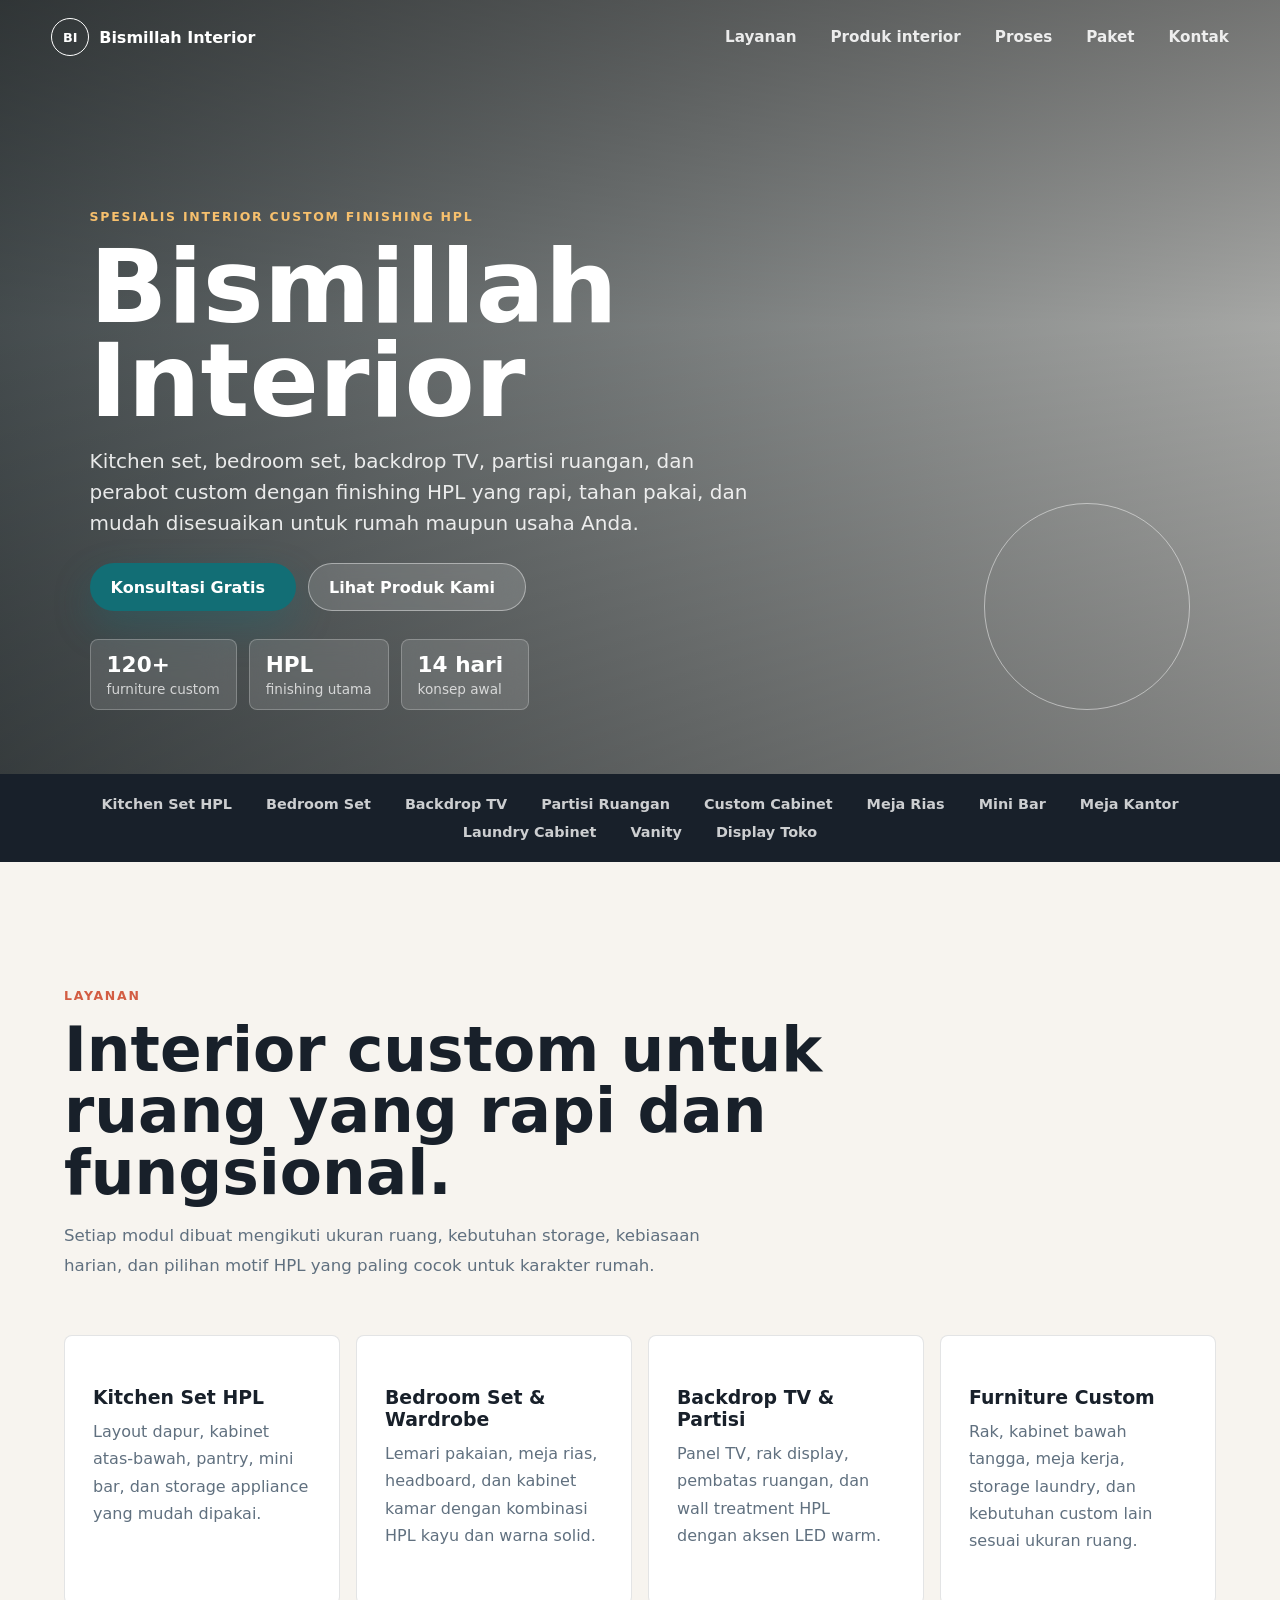
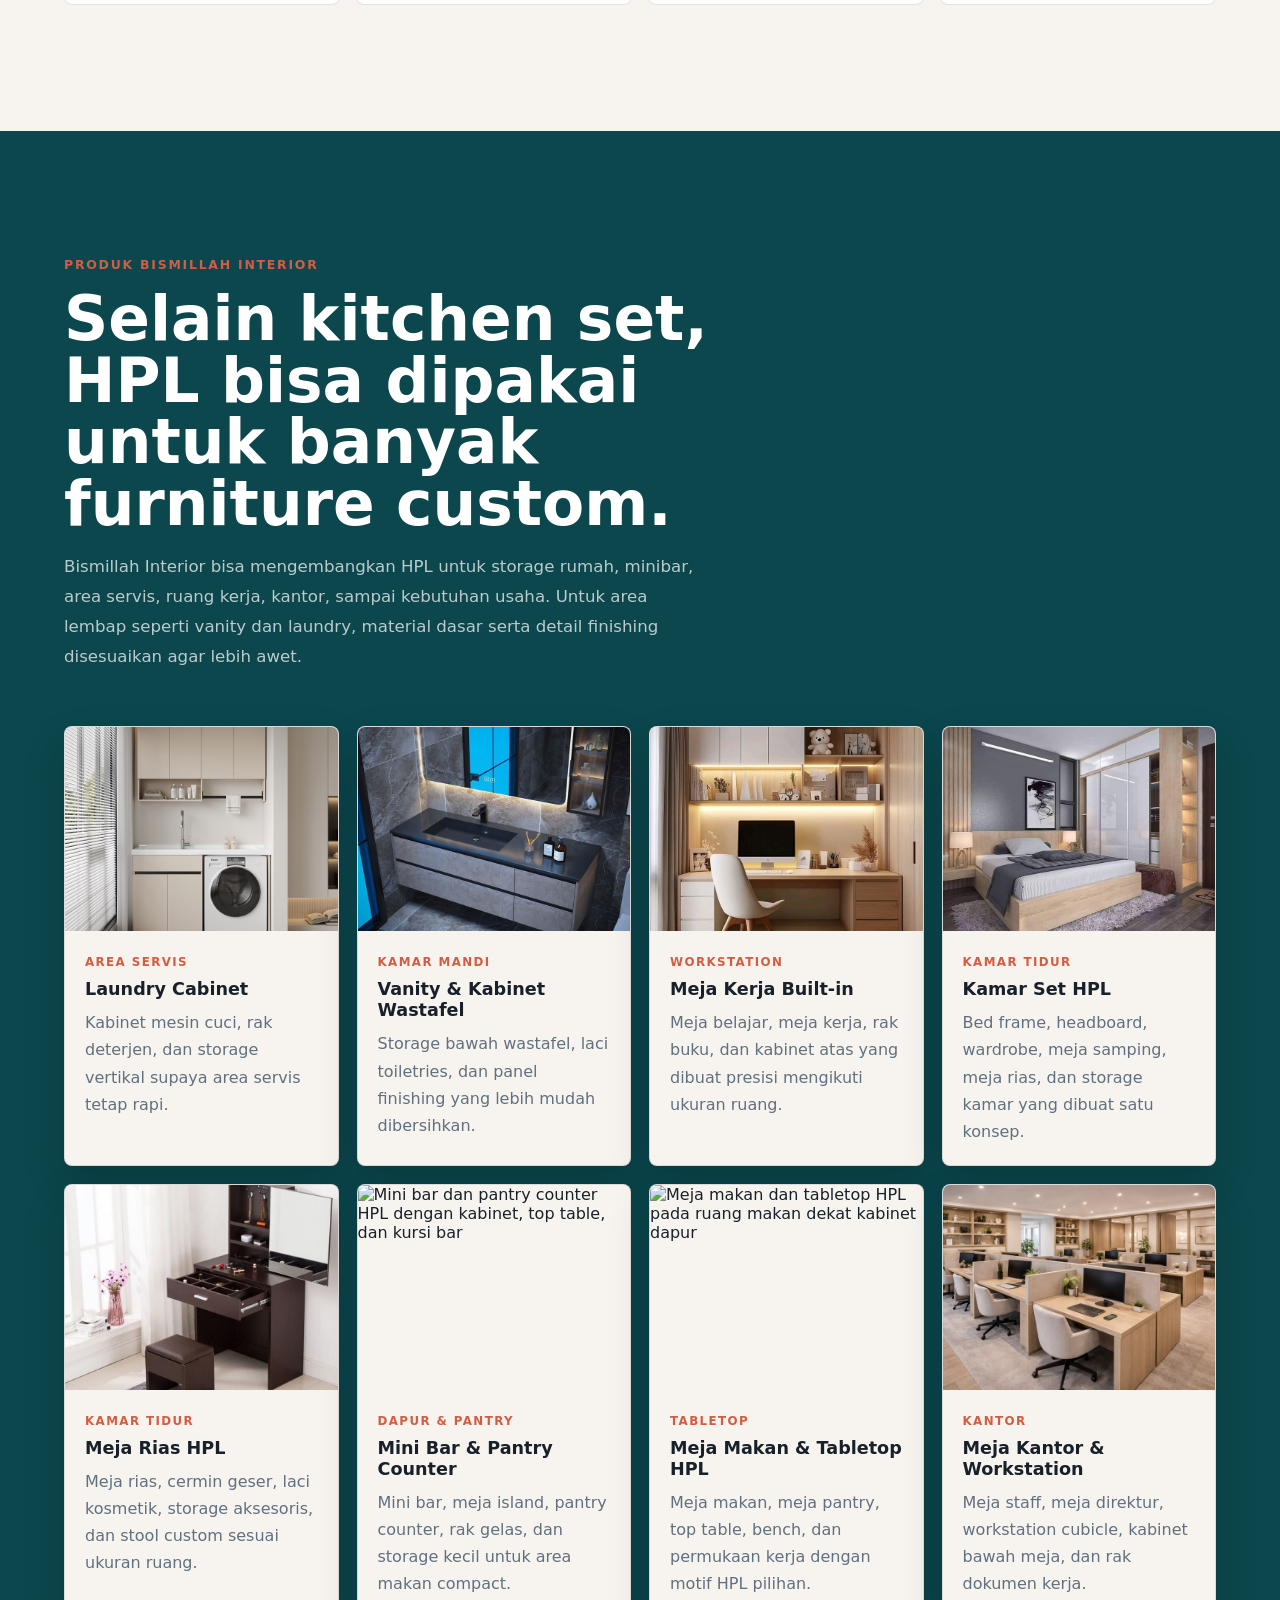
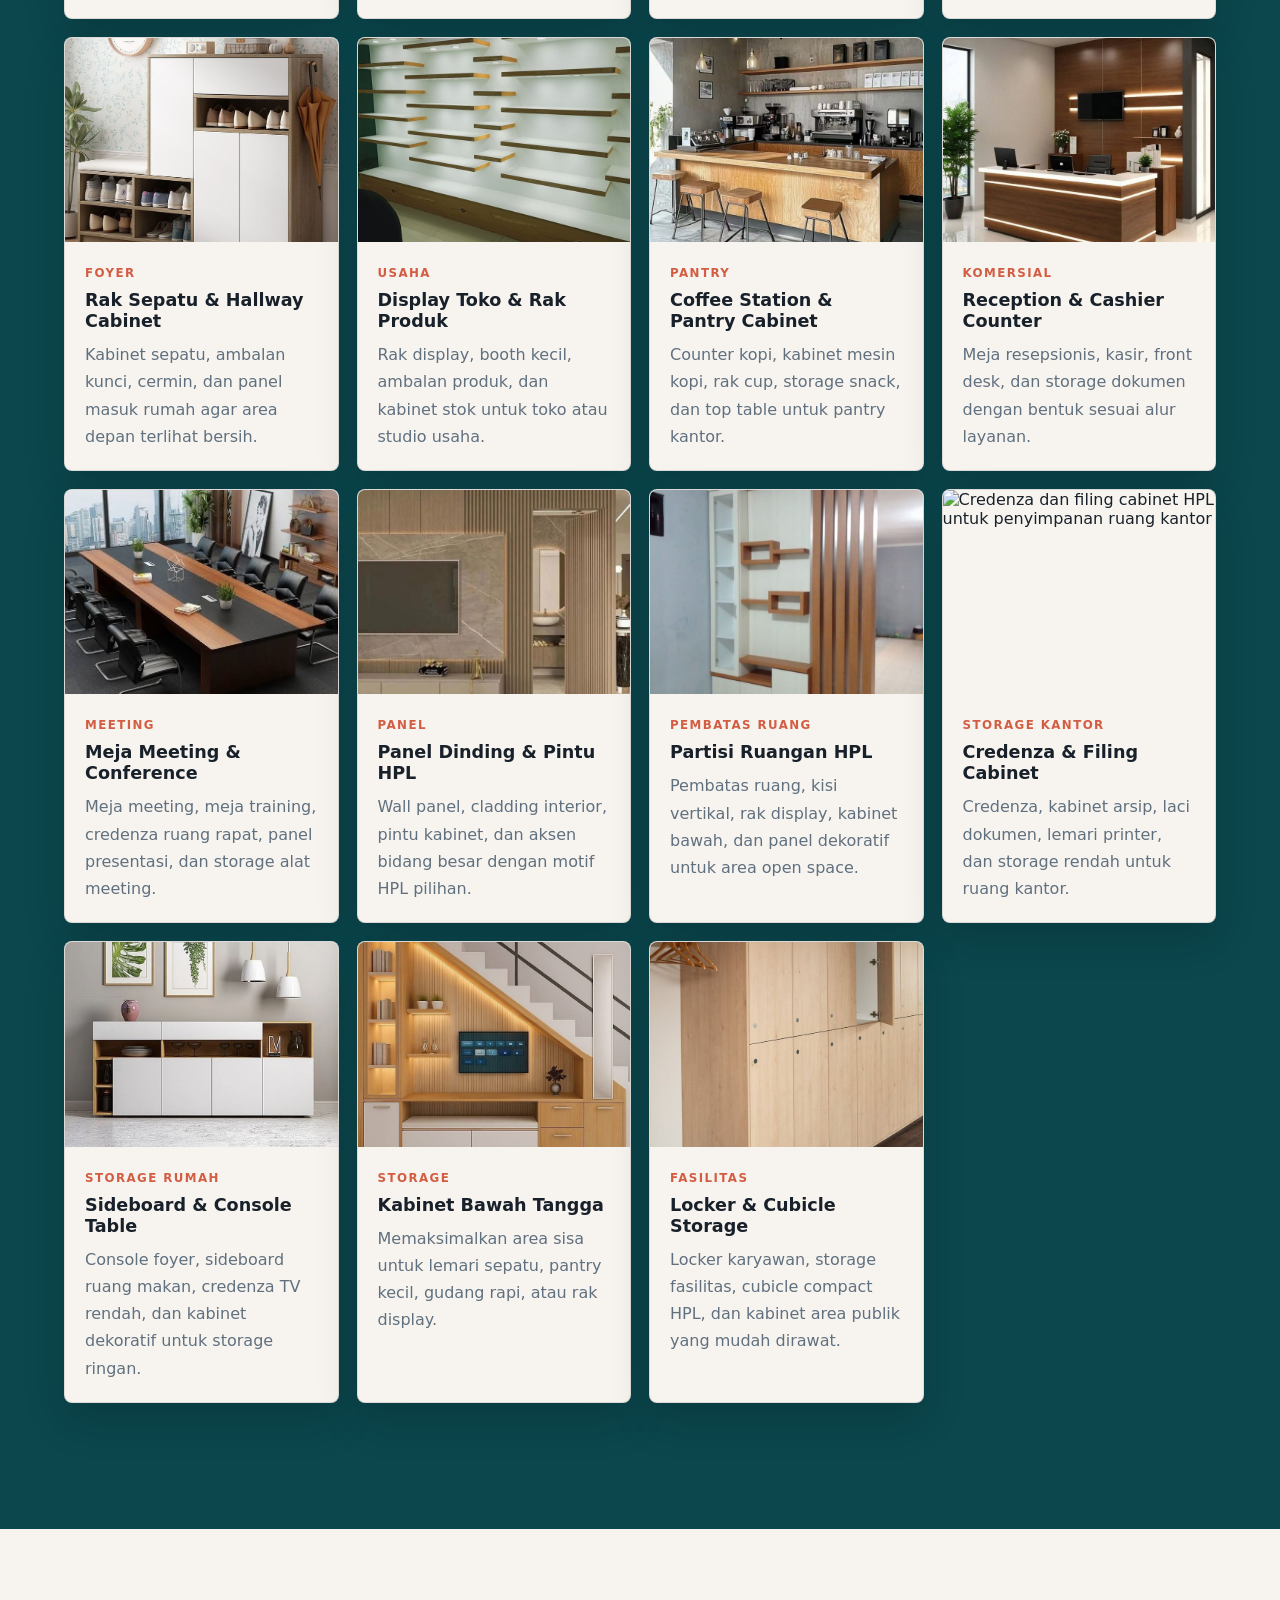
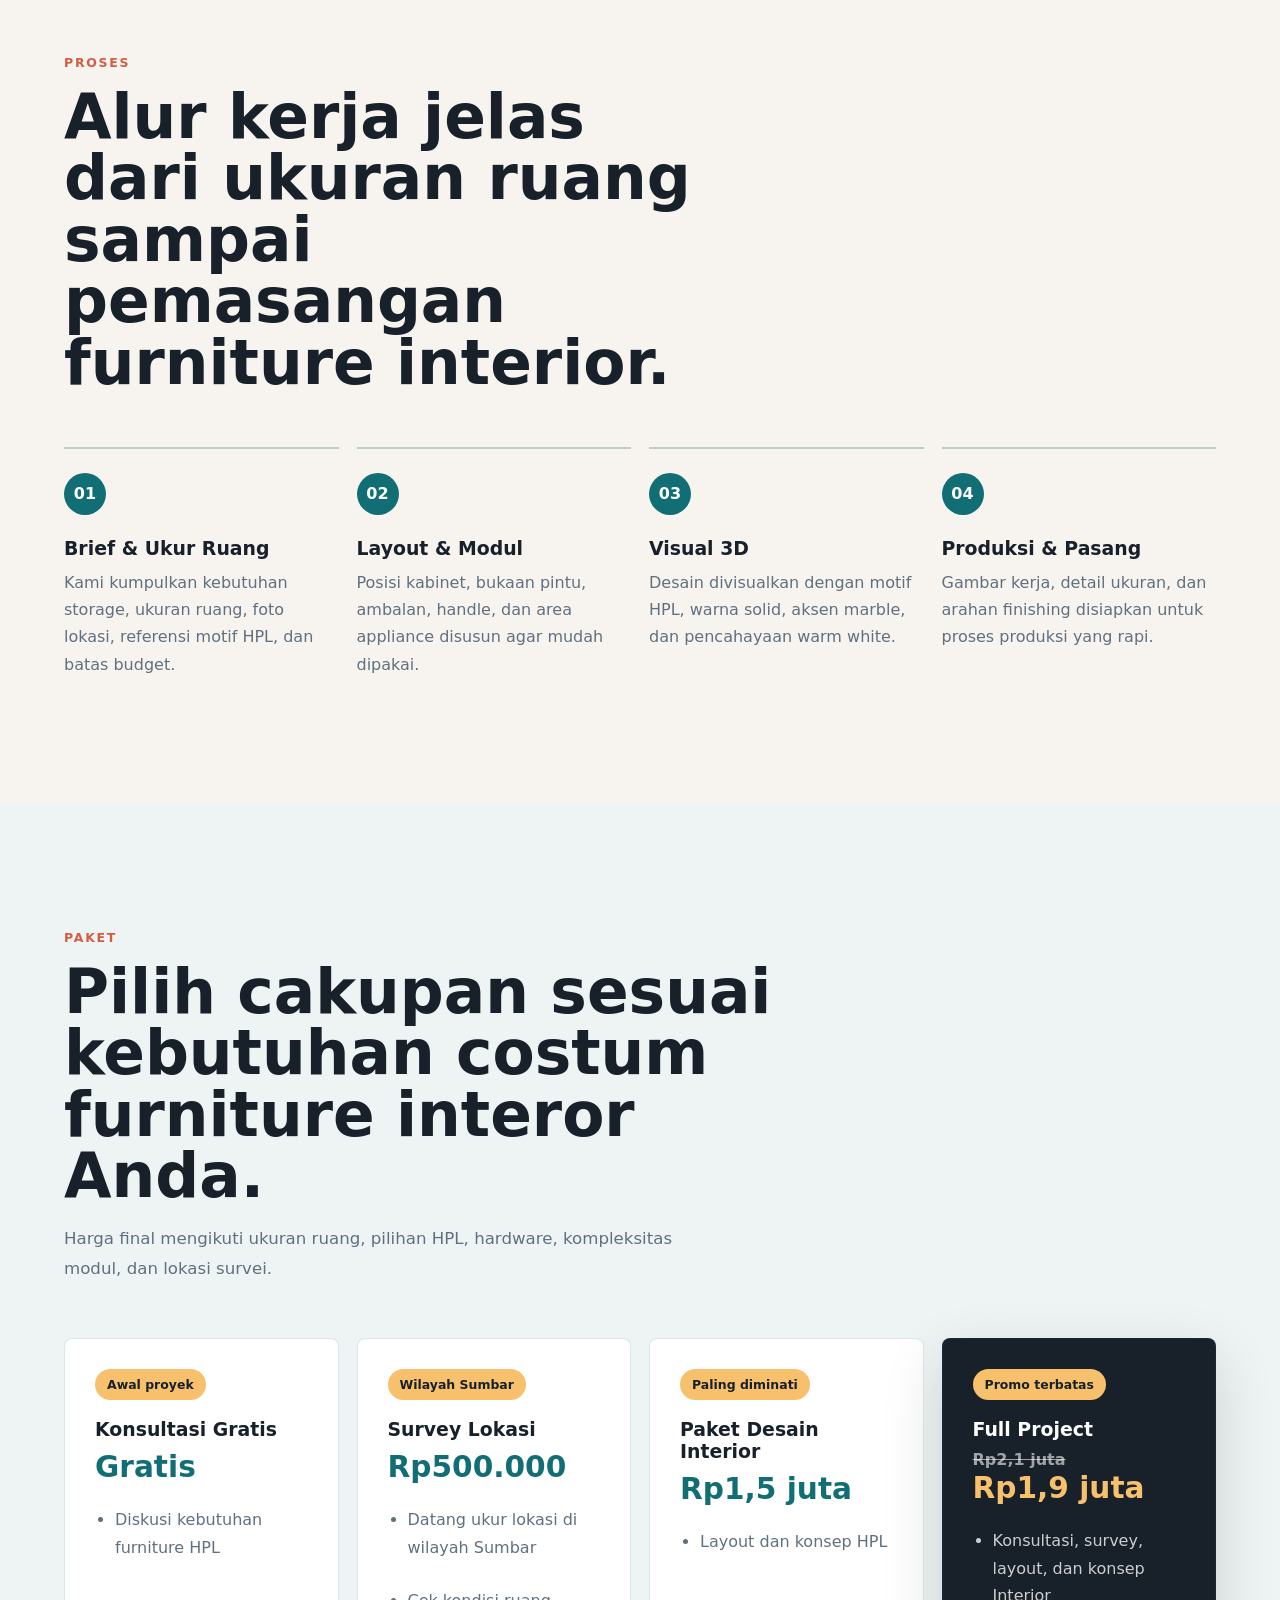
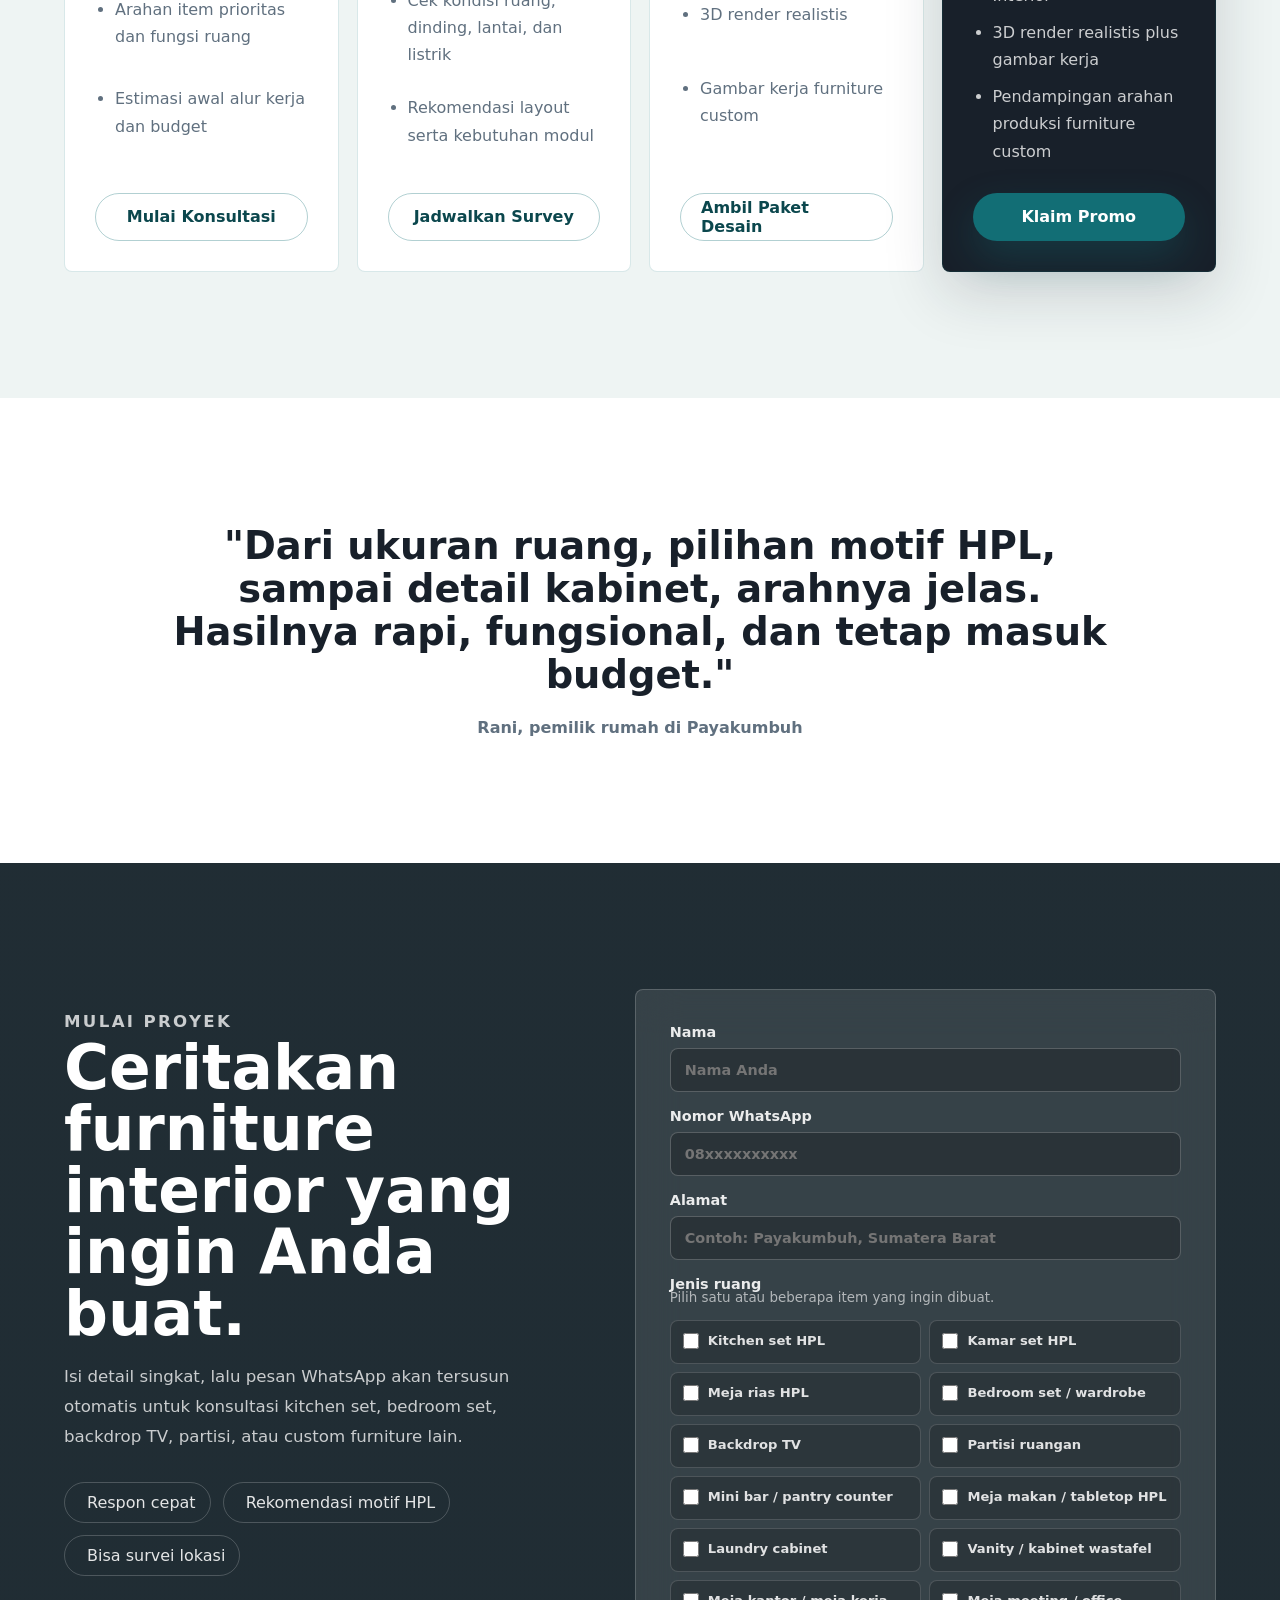
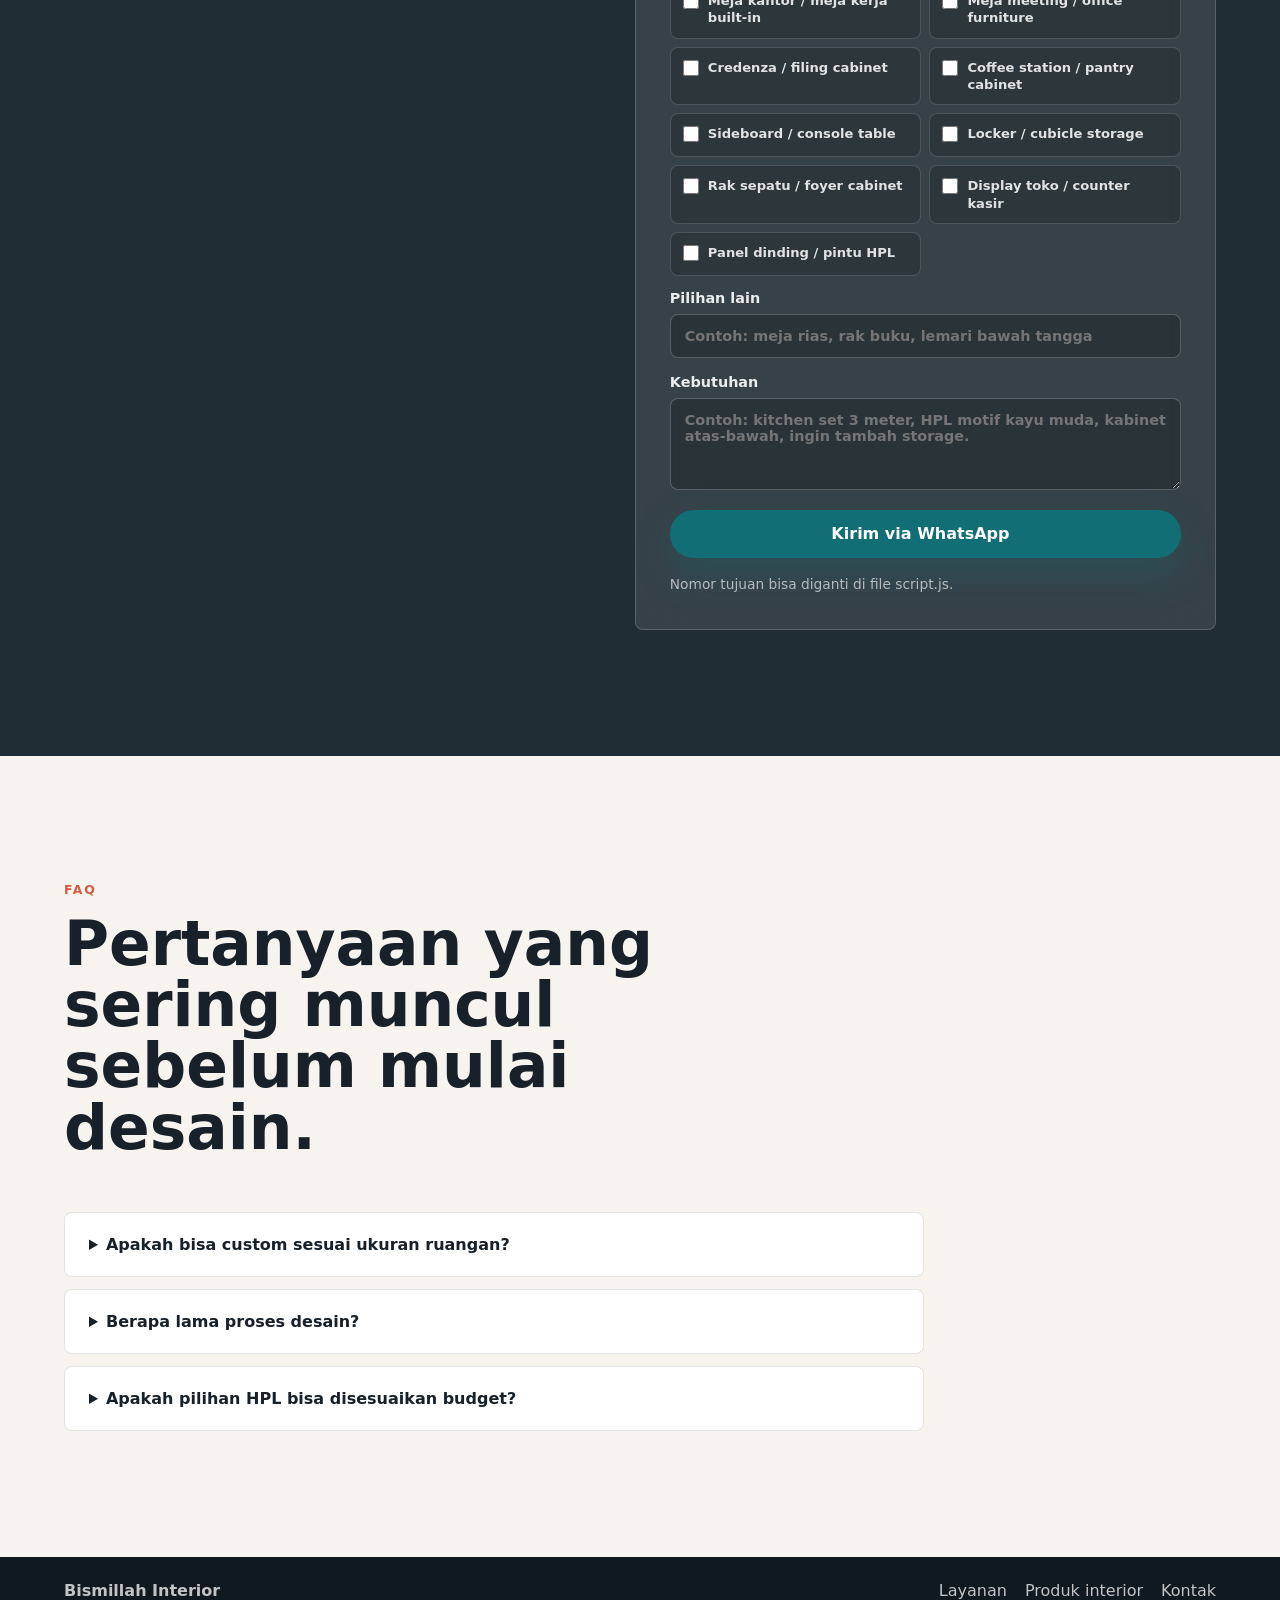
==== index.html @ e3fa0942 "Update contact form copy and address field" ====
<!doctype html>
<html lang="id">
  <head>
    <meta charset="UTF-8" />
    <meta name="viewport" content="width=device-width, initial-scale=1.0" />
    <meta
      name="description"
      content="Bismillah Interior membantu membuat interior custom berbasis HPL untuk kitchen set, minibar, bedroom set, backdrop TV, partisi, laundry cabinet, vanity, meja kantor, display toko, dan furniture custom."
    />
    <title>Bismillah Interior | Jasa Desain Interior</title>
    <link rel="preconnect" href="https://images.pexels.com" />
    <link rel="preconnect" href="https://unpkg.com" />
    <link rel="stylesheet" href="styles.css?v=20260710" />
  </head>
  <body>
    <header class="site-header" data-header>
      <a class="brand" href="#home" aria-label="Bismillah Interior">
        <span class="brand-mark">BI</span>
        <span>Bismillah Interior</span>
      </a>

      <button class="nav-toggle" type="button" aria-label="Buka menu" aria-expanded="false" data-nav-toggle>
        <i data-lucide="menu"></i>
      </button>

      <nav class="site-nav" data-nav>
        <a href="#layanan">Layanan</a>
        <a href="#produk-hpl">Produk interior</a>
        <a href="#proses">Proses</a>
        <a href="#paket">Paket</a>
        <a href="#kontak">Kontak</a>
      </nav>
    </header>

    <main>
      <section class="hero" id="home" aria-labelledby="hero-title">
        <div class="hero-overlay"></div>
        <div class="hero-content">
          <p class="eyebrow">Spesialis interior custom finishing HPL</p>
          <h1 id="hero-title">Bismillah Interior</h1>
          <p class="hero-copy">
            Kitchen set, bedroom set, backdrop TV, partisi ruangan, dan perabot custom dengan finishing HPL
            yang rapi, tahan pakai, dan mudah disesuaikan untuk rumah maupun usaha Anda.
          </p>
          <div class="hero-actions">
            <a class="btn btn-primary" href="#kontak">
              <span>Konsultasi Gratis</span>
              <i data-lucide="arrow-right"></i>
            </a>
            <a class="btn btn-secondary" href="#produk-hpl">
              <span>Lihat Produk Kami</span>
              <i data-lucide="boxes"></i>
            </a>
          </div>
          <dl class="hero-stats" aria-label="Ringkasan layanan">
            <div>
              <dt>120+</dt>
              <dd>furniture custom</dd>
            </div>
            <div>
              <dt>HPL</dt>
              <dd>finishing utama</dd>
            </div>
            <div>
              <dt>14 hari</dt>
              <dd>konsep awal</dd>
            </div>
          </dl>
        </div>
      </section>

      <section class="trust-band" aria-label="Jenis proyek">
        <span>Kitchen Set HPL</span>
        <span>Bedroom Set</span>
        <span>Backdrop TV</span>
        <span>Partisi Ruangan</span>
        <span>Custom Cabinet</span>
        <span>Meja Rias</span>
        <span>Mini Bar</span>
        <span>Meja Kantor</span>
        <span>Laundry Cabinet</span>
        <span>Vanity</span>
        <span>Display Toko</span>
      </section>

      <section class="section intro-section" id="layanan">
        <div class="section-heading">
          <p class="eyebrow">Layanan</p>
          <h2>Interior custom untuk ruang yang rapi dan fungsional.</h2>
          <p>
            Setiap modul dibuat mengikuti ukuran ruang, kebutuhan storage, kebiasaan harian, dan pilihan
            motif HPL yang paling cocok untuk karakter rumah.
          </p>
        </div>

        <div class="services-grid">
          <article class="service-card">
            <i data-lucide="layout-dashboard"></i>
            <h3>Kitchen Set HPL</h3>
            <p>Layout dapur, kabinet atas-bawah, pantry, mini bar, dan storage appliance yang mudah dipakai.</p>
          </article>
          <article class="service-card">
            <i data-lucide="paintbrush"></i>
            <h3>Bedroom Set & Wardrobe</h3>
            <p>Lemari pakaian, meja rias, headboard, dan kabinet kamar dengan kombinasi HPL kayu dan warna solid.</p>
          </article>
          <article class="service-card">
            <i data-lucide="box"></i>
            <h3>Backdrop TV & Partisi</h3>
            <p>Panel TV, rak display, pembatas ruangan, dan wall treatment HPL dengan aksen LED warm.</p>
          </article>
          <article class="service-card">
            <i data-lucide="ruler"></i>
            <h3>Furniture Custom</h3>
            <p>Rak, kabinet bawah tangga, meja kerja, storage laundry, dan kebutuhan custom lain sesuai ukuran ruang.</p>
          </article>
        </div>
      </section>

      <section class="section product-section" id="produk-hpl">
        <div class="section-heading">
          <p class="eyebrow">Produk Bismillah Interior</p>
          <h2>Selain kitchen set, HPL bisa dipakai untuk banyak furniture custom.</h2>
          <p>
            Bismillah Interior bisa mengembangkan HPL untuk storage rumah, minibar, area servis, ruang kerja,
            kantor, sampai kebutuhan usaha. Untuk area lembap seperti vanity dan laundry, material dasar serta
            detail finishing disesuaikan agar lebih awet.
          </p>
        </div>

        <div class="product-grid">
          <article class="product-card">
            <img
              src="assets/images/laundry-cabinet-hpl.jpg"
              alt="Laundry cabinet HPL dengan mesin cuci, wastafel, kabinet atas, dan storage tertutup"
              loading="lazy"
            />
            <div>
              <span>Area Servis</span>
              <h3>Laundry Cabinet</h3>
              <p>Kabinet mesin cuci, rak deterjen, dan storage vertikal supaya area servis tetap rapi.</p>
            </div>
          </article>
          <article class="product-card">
            <img
              src="assets/images/vanity-kabinet-wastafel-hpl.jpg"
              alt="Vanity kamar mandi HPL dengan kabinet wastafel, cermin LED, dan rak display"
              loading="lazy"
            />
            <div>
              <span>Kamar Mandi</span>
              <h3>Vanity & Kabinet Wastafel</h3>
              <p>Storage bawah wastafel, laci toiletries, dan panel finishing yang lebih mudah dibersihkan.</p>
            </div>
          </article>
          <article class="product-card">
            <img
              src="assets/images/meja-kerja-built-in-hpl.jpg"
              alt="Meja kerja built-in HPL dengan kabinet atas, rak display, dan lampu LED"
              loading="lazy"
            />
            <div>
              <span>Workstation</span>
              <h3>Meja Kerja Built-in</h3>
              <p>Meja belajar, meja kerja, rak buku, dan kabinet atas yang dibuat presisi mengikuti ukuran ruang.</p>
            </div>
          </article>
          <article class="product-card">
            <img
              src="assets/images/kamar-set-hpl.jpg"
              alt="Kamar set HPL dengan tempat tidur, wardrobe, headboard, meja samping, dan rak display"
              loading="lazy"
            />
            <div>
              <span>Kamar Tidur</span>
              <h3>Kamar Set HPL</h3>
              <p>Bed frame, headboard, wardrobe, meja samping, meja rias, dan storage kamar yang dibuat satu konsep.</p>
            </div>
          </article>
          <article class="product-card">
            <img
              src="assets/images/meja-rias-hpl.jpg"
              alt="Meja rias HPL minimalis dengan kaca geser, laci aksesoris, kabinet, dan stool"
              loading="lazy"
            />
            <div>
              <span>Kamar Tidur</span>
              <h3>Meja Rias HPL</h3>
              <p>Meja rias, cermin geser, laci kosmetik, storage aksesoris, dan stool custom sesuai ukuran ruang.</p>
            </div>
          </article>
          <article class="product-card">
            <img
              src="https://images.pexels.com/photos/1454805/pexels-photo-1454805.jpeg?auto=compress&cs=tinysrgb&w=900"
              alt="Mini bar dan pantry counter HPL dengan kabinet, top table, dan kursi bar"
              loading="lazy"
              referrerpolicy="no-referrer"
            />
            <div>
              <span>Dapur & Pantry</span>
              <h3>Mini Bar & Pantry Counter</h3>
              <p>Mini bar, meja island, pantry counter, rak gelas, dan storage kecil untuk area makan compact.</p>
            </div>
          </article>
          <article class="product-card">
            <img
              src="https://images.pexels.com/photos/7060818/pexels-photo-7060818.jpeg?auto=compress&cs=tinysrgb&w=900"
              alt="Meja makan dan tabletop HPL pada ruang makan dekat kabinet dapur"
              loading="lazy"
              referrerpolicy="no-referrer"
            />
            <div>
              <span>Tabletop</span>
              <h3>Meja Makan & Tabletop HPL</h3>
              <p>Meja makan, meja pantry, top table, bench, dan permukaan kerja dengan motif HPL pilihan.</p>
            </div>
          </article>
          <article class="product-card">
            <img
              src="assets/images/meja-kantor-workstation-hpl.jpg"
              alt="Meja kantor dan workstation HPL dengan cubicle, komputer, kabinet, dan rak display"
              loading="lazy"
            />
            <div>
              <span>Kantor</span>
              <h3>Meja Kantor & Workstation</h3>
              <p>Meja staff, meja direktur, workstation cubicle, kabinet bawah meja, dan rak dokumen kerja.</p>
            </div>
          </article>
          <article class="product-card">
            <img
              src="assets/images/rak-sepatu-hallway-cabinet-hpl.jpg"
              alt="Rak sepatu dan hallway cabinet HPL dengan bangku duduk"
              loading="lazy"
            />
            <div>
              <span>Foyer</span>
              <h3>Rak Sepatu & Hallway Cabinet</h3>
              <p>Kabinet sepatu, ambalan kunci, cermin, dan panel masuk rumah agar area depan terlihat bersih.</p>
            </div>
          </article>
          <article class="product-card">
            <img
              src="assets/images/display-toko-rak-produk-hpl.jpg"
              alt="Display toko HPL dengan rak produk melayang dan lampu spot"
              loading="lazy"
            />
            <div>
              <span>Usaha</span>
              <h3>Display Toko & Rak Produk</h3>
              <p>Rak display, booth kecil, ambalan produk, dan kabinet stok untuk toko atau studio usaha.</p>
            </div>
          </article>
          <article class="product-card">
            <img
              src="assets/images/coffee-station-pantry-cabinet-hpl.jpg"
              alt="Coffee station dan pantry cabinet HPL dengan counter kayu, mesin kopi, rak display, dan kursi bar"
              loading="lazy"
            />
            <div>
              <span>Pantry</span>
              <h3>Coffee Station & Pantry Cabinet</h3>
              <p>Counter kopi, kabinet mesin kopi, rak cup, storage snack, dan top table untuk pantry kantor.</p>
            </div>
          </article>
          <article class="product-card">
            <img
              src="assets/images/reception-cashier-counter.jpg"
              alt="Reception counter HPL motif kayu dengan lampu LED dan panel dinding"
              loading="lazy"
            />
            <div>
              <span>Komersial</span>
              <h3>Reception & Cashier Counter</h3>
              <p>Meja resepsionis, kasir, front desk, dan storage dokumen dengan bentuk sesuai alur layanan.</p>
            </div>
          </article>
          <article class="product-card">
            <img
              src="assets/images/meja-meeting-conference-hpl.jpg"
              alt="Meja meeting dan conference HPL dengan top table kombinasi kayu dan hitam"
              loading="lazy"
            />
            <div>
              <span>Meeting</span>
              <h3>Meja Meeting & Conference</h3>
              <p>Meja meeting, meja training, credenza ruang rapat, panel presentasi, dan storage alat meeting.</p>
            </div>
          </article>
          <article class="product-card">
            <img
              src="assets/images/panel-dinding-pintu-hpl.jpg"
              alt="Panel dinding TV dan pintu HPL motif kayu garis vertikal"
              loading="lazy"
            />
            <div>
              <span>Panel</span>
              <h3>Panel Dinding & Pintu HPL</h3>
              <p>Wall panel, cladding interior, pintu kabinet, dan aksen bidang besar dengan motif HPL pilihan.</p>
            </div>
          </article>
          <article class="product-card">
            <img
              src="assets/images/partisi-ruangan-hpl.jpg"
              alt="Partisi ruangan HPL minimalis dengan kisi vertikal, rak display, dan kabinet bawah"
              loading="lazy"
            />
            <div>
              <span>Pembatas Ruang</span>
              <h3>Partisi Ruangan HPL</h3>
              <p>Pembatas ruang, kisi vertikal, rak display, kabinet bawah, dan panel dekoratif untuk area open space.</p>
            </div>
          </article>
          <article class="product-card">
            <img
              src="https://images.pexels.com/photos/20557234/pexels-photo-20557234.jpeg?auto=compress&cs=tinysrgb&w=900"
              alt="Credenza dan filing cabinet HPL untuk penyimpanan ruang kantor"
              loading="lazy"
              referrerpolicy="no-referrer"
            />
            <div>
              <span>Storage Kantor</span>
              <h3>Credenza & Filing Cabinet</h3>
              <p>Credenza, kabinet arsip, laci dokumen, lemari printer, dan storage rendah untuk ruang kantor.</p>
            </div>
          </article>
          <article class="product-card">
            <img
              src="assets/images/sideboard-console-table-hpl.jpg"
              alt="Sideboard dan console table HPL kombinasi putih dan motif kayu dengan rak display"
              loading="lazy"
            />
            <div>
              <span>Storage Rumah</span>
              <h3>Sideboard & Console Table</h3>
              <p>Console foyer, sideboard ruang makan, credenza TV rendah, dan kabinet dekoratif untuk storage ringan.</p>
            </div>
          </article>
          <article class="product-card">
            <img
              src="assets/images/kabinet-bawah-tangga-hpl.jpg"
              alt="Kabinet bawah tangga HPL motif kayu dengan rak display dan lampu LED"
              loading="lazy"
            />
            <div>
              <span>Storage</span>
              <h3>Kabinet Bawah Tangga</h3>
              <p>Memaksimalkan area sisa untuk lemari sepatu, pantry kecil, gudang rapi, atau rak display.</p>
            </div>
          </article>
          <article class="product-card">
            <img
              src="assets/images/locker-cubicle-storage-hpl.jpg"
              alt="Locker dan cubicle storage HPL motif kayu dengan pintu kabinet push-to-open"
              loading="lazy"
            />
            <div>
              <span>Fasilitas</span>
              <h3>Locker & Cubicle Storage</h3>
              <p>Locker karyawan, storage fasilitas, cubicle compact HPL, dan kabinet area publik yang mudah dirawat.</p>
            </div>
          </article>
        </div>
      </section>

      <section class="section process-section" id="proses">
        <div class="section-heading compact">
          <p class="eyebrow">Proses</p>
          <h2>Alur kerja jelas dari ukuran ruang sampai pemasangan furniture interior.</h2>
        </div>

        <div class="timeline">
          <article>
            <span>01</span>
            <h3>Brief & Ukur Ruang</h3>
            <p>Kami kumpulkan kebutuhan storage, ukuran ruang, foto lokasi, referensi motif HPL, dan batas budget.</p>
          </article>
          <article>
            <span>02</span>
            <h3>Layout & Modul</h3>
            <p>Posisi kabinet, bukaan pintu, ambalan, handle, dan area appliance disusun agar mudah dipakai.</p>
          </article>
          <article>
            <span>03</span>
            <h3>Visual 3D</h3>
            <p>Desain divisualkan dengan motif HPL, warna solid, aksen marble, dan pencahayaan warm white.</p>
          </article>
          <article>
            <span>04</span>
            <h3>Produksi & Pasang</h3>
            <p>Gambar kerja, detail ukuran, dan arahan finishing disiapkan untuk proses produksi yang rapi.</p>
          </article>
        </div>
      </section>

      <section class="pricing-section" id="paket">
        <div class="section-heading">
          <p class="eyebrow">Paket</p>
          <h2>Pilih cakupan sesuai kebutuhan costum furniture interor Anda.</h2>
          <p>Harga final mengikuti ukuran ruang, pilihan HPL, hardware, kompleksitas modul, dan lokasi survei.</p>
        </div>

        <div class="pricing-grid">
          <article class="price-card">
            <p class="badge">Awal proyek</p>
            <h3>Konsultasi Gratis</h3>
            <p class="price">Gratis</p>
            <ul>
              <li>Diskusi kebutuhan furniture HPL</li>
              <li>Arahan item prioritas dan fungsi ruang</li>
              <li>Estimasi awal alur kerja dan budget</li>
            </ul>
            <a class="btn btn-outline" href="#kontak">Mulai Konsultasi</a>
          </article>

          <article class="price-card">
            <p class="badge">Wilayah Sumbar</p>
            <h3>Survey Lokasi</h3>
            <p class="price">Rp500.000</p>
            <ul>
              <li>Datang ukur lokasi di wilayah Sumbar</li>
              <li>Cek kondisi ruang, dinding, lantai, dan listrik</li>
              <li>Rekomendasi layout serta kebutuhan modul</li>
            </ul>
            <a class="btn btn-outline" href="#kontak">Jadwalkan Survey</a>
          </article>

          <article class="price-card">
            <p class="badge">Paling diminati</p>
            <h3>Paket Desain Interior</h3>
            <p class="price">Rp1,5 juta</p>
            <ul>
              <li>Layout dan konsep HPL</li>
              <li>3D render realistis</li>
              <li>Gambar kerja furniture custom</li>
            </ul>
            <a class="btn btn-outline" href="#kontak">Ambil Paket Desain</a>
          </article>

          <article class="price-card highlighted">
            <p class="badge">Promo terbatas</p>
            <h3>Full Project</h3>
            <p class="old-price">Rp2,1 juta</p>
            <p class="price">Rp1,9 juta</p>
            <ul>
              <li>Konsultasi, survey, layout, dan konsep Interior</li>
              <li>3D render realistis plus gambar kerja</li>
              <li>Pendampingan arahan produksi furniture custom</li>
            </ul>
            <a class="btn btn-primary" href="#kontak">Klaim Promo</a>
          </article>
        </div>
      </section>

      <section class="section proof-section">
        <div class="testimonial">
          <blockquote>
            "Dari ukuran ruang, pilihan motif HPL, sampai detail kabinet, arahnya jelas. Hasilnya rapi,
            fungsional, dan tetap masuk budget."
          </blockquote>
          <p>Rani, pemilik rumah di Payakumbuh</p>
        </div>
      </section>

      <section class="contact-section" id="kontak">
        <div class="contact-copy">
          <p class="eyebrow">Mulai proyek</p>
          <h2>Ceritakan furniture interior yang ingin Anda buat.</h2>
          <p>
            Isi detail singkat, lalu pesan WhatsApp akan tersusun otomatis untuk konsultasi kitchen set,
            bedroom set, backdrop TV, partisi, atau custom furniture lain.
          </p>
          <div class="contact-points">
            <span><i data-lucide="check"></i> Respon cepat</span>
            <span><i data-lucide="check"></i> Rekomendasi motif HPL</span>
            <span><i data-lucide="check"></i> Bisa survei lokasi</span>
          </div>
        </div>

        <form class="contact-form" data-contact-form>
          <label>
            Nama
            <input type="text" name="name" placeholder="Nama Anda" required />
          </label>
          <label>
            Nomor WhatsApp
            <input type="tel" name="phone" placeholder="08xxxxxxxxxx" required />
          </label>
          <label>
            Alamat
            <input type="text" name="address" placeholder="Contoh: Payakumbuh, Sumatera Barat" required />
          </label>
          <fieldset class="space-picker" data-space-options>
            <legend>Jenis ruang</legend>
            <p>Pilih satu atau beberapa item yang ingin dibuat.</p>
            <div class="space-options">
              <label><input type="checkbox" name="spaces" value="Kitchen set HPL" /> Kitchen set HPL</label>
              <label><input type="checkbox" name="spaces" value="Kamar set HPL" /> Kamar set HPL</label>
              <label><input type="checkbox" name="spaces" value="Meja rias HPL" /> Meja rias HPL</label>
              <label><input type="checkbox" name="spaces" value="Bedroom set / wardrobe" /> Bedroom set / wardrobe</label>
              <label><input type="checkbox" name="spaces" value="Backdrop TV" /> Backdrop TV</label>
              <label><input type="checkbox" name="spaces" value="Partisi ruangan" /> Partisi ruangan</label>
              <label><input type="checkbox" name="spaces" value="Mini bar / pantry counter" /> Mini bar / pantry counter</label>
              <label><input type="checkbox" name="spaces" value="Meja makan / tabletop HPL" /> Meja makan / tabletop HPL</label>
              <label><input type="checkbox" name="spaces" value="Laundry cabinet" /> Laundry cabinet</label>
              <label><input type="checkbox" name="spaces" value="Vanity / kabinet wastafel" /> Vanity / kabinet wastafel</label>
              <label><input type="checkbox" name="spaces" value="Meja kantor / meja kerja built-in" /> Meja kantor / meja kerja built-in</label>
              <label><input type="checkbox" name="spaces" value="Meja meeting / office furniture" /> Meja meeting / office furniture</label>
              <label><input type="checkbox" name="spaces" value="Credenza / filing cabinet" /> Credenza / filing cabinet</label>
              <label><input type="checkbox" name="spaces" value="Coffee station / pantry cabinet" /> Coffee station / pantry cabinet</label>
              <label><input type="checkbox" name="spaces" value="Sideboard / console table" /> Sideboard / console table</label>
              <label><input type="checkbox" name="spaces" value="Locker / cubicle storage" /> Locker / cubicle storage</label>
              <label><input type="checkbox" name="spaces" value="Rak sepatu / foyer cabinet" /> Rak sepatu / foyer cabinet</label>
              <label><input type="checkbox" name="spaces" value="Display toko / counter kasir" /> Display toko / counter kasir</label>
              <label><input type="checkbox" name="spaces" value="Panel dinding / pintu HPL" /> Panel dinding / pintu HPL</label>
            </div>
            <label class="space-other">
              Pilihan lain
              <input type="text" name="otherSpace" placeholder="Contoh: meja rias, rak buku, lemari bawah tangga" />
            </label>
          </fieldset>
          <label>
            Kebutuhan
            <textarea name="message" rows="4" placeholder="Contoh: kitchen set 3 meter, HPL motif kayu muda, kabinet atas-bawah, ingin tambah storage." required></textarea>
          </label>
          <button class="btn btn-primary form-submit" type="submit">
            <span>Kirim via WhatsApp</span>
            <i data-lucide="send"></i>
          </button>
          <p class="form-note" data-form-note>Nomor tujuan bisa diganti di file script.js.</p>
        </form>
      </section>

      <section class="faq-section" aria-labelledby="faq-title">
        <div class="section-heading compact">
          <p class="eyebrow">FAQ</p>
          <h2 id="faq-title">Pertanyaan yang sering muncul sebelum mulai desain.</h2>
        </div>
        <div class="faq-list">
          <details>
            <summary>Apakah bisa custom sesuai ukuran ruangan?</summary>
            <p>Bisa. Kitchen set, wardrobe, backdrop TV, partisi, dan kabinet dibuat mengikuti ukuran aktual ruang Anda.</p>
          </details>
          <details>
            <summary>Berapa lama proses desain?</summary>
            <p>Konsep awal biasanya 7-14 hari kerja, lalu menyesuaikan jumlah ruang, detail modul, dan revisi HPL yang dibutuhkan.</p>
          </details>
          <details>
            <summary>Apakah pilihan HPL bisa disesuaikan budget?</summary>
            <p>Bisa. Kami bantu arahkan pilihan motif, warna, hardware, dan prioritas modul agar biaya tetap terkendali.</p>
          </details>
        </div>
      </section>
    </main>

    <footer class="site-footer">
      <p>Bismillah Interior</p>
      <div>
        <a href="#layanan">Layanan</a>
        <a href="#produk-hpl">Produk interior</a>
        <a href="#kontak">Kontak</a>
      </div>
    </footer>

    <div class="image-lightbox" data-image-lightbox hidden aria-hidden="true">
      <button class="image-lightbox__backdrop" type="button" data-lightbox-close aria-label="Tutup gambar"></button>
      <figure class="image-lightbox__dialog" role="dialog" aria-modal="true" aria-label="Preview gambar produk">
        <button class="image-lightbox__close" type="button" data-lightbox-close aria-label="Tutup gambar">
          <i data-lucide="x"></i>
        </button>
        <img alt="" data-lightbox-image />
        <figcaption data-lightbox-caption></figcaption>
      </figure>
    </div>

    <script src="https://unpkg.com/lucide@latest/dist/umd/lucide.min.js"></script>
    <script src="script.js"></script>
  </body>
</html>
---- styles.css ----
:root {
  --ink: #18202a;
  --muted: #60707f;
  --paper: #f7f4ef;
  --white: #ffffff;
  --line: rgba(24, 32, 42, 0.12);
  --teal: #126e75;
  --teal-dark: #0b474d;
  --coral: #d35d43;
  --gold: #c9a857;
  --shadow: 0 22px 60px rgba(24, 32, 42, 0.16);
  font-family:
    Inter, ui-sans-serif, system-ui, -apple-system, BlinkMacSystemFont, "Segoe UI", sans-serif;
  color: var(--ink);
  background: var(--paper);
}

* {
  box-sizing: border-box;
}

html {
  scroll-behavior: smooth;
}

body {
  margin: 0;
  min-width: 320px;
  background: var(--paper);
}

body.is-lightbox-open {
  overflow: hidden;
}

img {
  display: block;
  max-width: 100%;
}

a {
  color: inherit;
  text-decoration: none;
}

button,
input,
select,
textarea {
  font: inherit;
}

.site-header {
  position: fixed;
  z-index: 20;
  top: 0;
  left: 0;
  right: 0;
  display: flex;
  align-items: center;
  justify-content: space-between;
  gap: 24px;
  padding: 18px clamp(20px, 4vw, 64px);
  color: var(--white);
  transition:
    background 180ms ease,
    box-shadow 180ms ease,
    color 180ms ease,
    padding 180ms ease;
}

.site-header.is-scrolled {
  padding-block: 12px;
  color: var(--ink);
  background: rgba(247, 244, 239, 0.94);
  box-shadow: 0 16px 40px rgba(24, 32, 42, 0.1);
  backdrop-filter: blur(18px);
}

.brand,
.site-nav,
.hero-actions,
.hero-stats,
.trust-band,
.contact-points,
.site-footer,
.site-footer div {
  display: flex;
  align-items: center;
}

.brand {
  gap: 10px;
  font-weight: 800;
  letter-spacing: 0;
}

.brand-mark {
  display: grid;
  width: 38px;
  height: 38px;
  place-items: center;
  border: 1px solid currentColor;
  border-radius: 50%;
  font-size: 0.8rem;
}

.site-nav {
  gap: clamp(16px, 3vw, 34px);
  font-size: 0.95rem;
  font-weight: 700;
}

.site-nav a {
  opacity: 0.88;
}

.site-nav a:hover {
  opacity: 1;
}

.nav-toggle {
  display: none;
  width: 42px;
  height: 42px;
  place-items: center;
  color: inherit;
  background: transparent;
  border: 1px solid currentColor;
  border-radius: 50%;
}

.hero {
  position: relative;
  display: grid;
  min-height: 86svh;
  overflow: hidden;
  color: var(--white);
  background:
    linear-gradient(90deg, rgba(8, 20, 25, 0.72), rgba(8, 20, 25, 0.28)),
    url("https://images.pexels.com/photos/19878513/pexels-photo-19878513.jpeg?auto=compress&cs=tinysrgb&w=1800") center/cover;
}

.hero::after {
  content: "";
  position: absolute;
  right: clamp(24px, 7vw, 110px);
  bottom: clamp(22px, 5vw, 74px);
  width: clamp(110px, 16vw, 230px);
  aspect-ratio: 1;
  border: 1px solid rgba(255, 255, 255, 0.48);
  border-radius: 50%;
}

.hero-overlay {
  position: absolute;
  inset: 0;
  background: linear-gradient(180deg, rgba(0, 0, 0, 0.36), rgba(0, 0, 0, 0.08) 42%, rgba(0, 0, 0, 0.28));
}

.hero-content {
  position: relative;
  z-index: 1;
  width: min(760px, calc(100% - 40px));
  margin: auto 0 0;
  padding: 104px 0 clamp(32px, 5vw, 74px) clamp(20px, 7vw, 112px);
}

.eyebrow {
  margin: 0 0 16px;
  color: var(--coral);
  font-size: 0.78rem;
  font-weight: 900;
  letter-spacing: 0.14em;
  text-transform: uppercase;
}

.hero .eyebrow {
  color: #f7c06d;
}

h1,
h2,
h3,
p {
  overflow-wrap: anywhere;
}

h1 {
  max-width: 760px;
  margin: 0;
  font-size: clamp(3.4rem, 8vw, 6.5rem);
  line-height: 0.92;
  letter-spacing: 0;
}

.hero-copy {
  max-width: 660px;
  margin: 18px 0 0;
  color: rgba(255, 255, 255, 0.88);
  font-size: clamp(1rem, 1.6vw, 1.25rem);
  line-height: 1.55;
}

.hero-actions {
  flex-wrap: wrap;
  gap: 12px;
  margin-top: 24px;
}

.btn {
  display: inline-flex;
  align-items: center;
  justify-content: center;
  gap: 10px;
  min-height: 48px;
  padding: 0 20px;
  border: 1px solid transparent;
  border-radius: 999px;
  font-weight: 800;
  cursor: pointer;
  transition:
    transform 180ms ease,
    box-shadow 180ms ease,
    background 180ms ease;
}

.btn:hover {
  transform: translateY(-2px);
}

.btn svg {
  width: 18px;
  height: 18px;
}

.btn-primary {
  color: var(--white);
  background: var(--teal);
  box-shadow: 0 16px 38px rgba(18, 110, 117, 0.32);
}

.btn-primary:hover {
  background: var(--teal-dark);
}

.btn-secondary {
  color: var(--white);
  background: rgba(255, 255, 255, 0.14);
  border-color: rgba(255, 255, 255, 0.42);
  backdrop-filter: blur(16px);
}

.btn-outline {
  color: var(--teal-dark);
  background: transparent;
  border-color: rgba(18, 110, 117, 0.32);
}

.hero-stats {
  flex-wrap: wrap;
  gap: 12px;
  margin: 28px 0 0;
}

.hero-stats div {
  min-width: 128px;
  padding: 12px 16px;
  border: 1px solid rgba(255, 255, 255, 0.24);
  border-radius: 8px;
  background: rgba(255, 255, 255, 0.12);
  backdrop-filter: blur(16px);
}

.hero-stats dt {
  font-size: 1.35rem;
  font-weight: 900;
}

.hero-stats dd {
  margin: 4px 0 0;
  color: rgba(255, 255, 255, 0.74);
  font-size: 0.85rem;
}

.trust-band {
  justify-content: center;
  flex-wrap: wrap;
  gap: 12px 34px;
  padding: 22px clamp(20px, 5vw, 70px);
  color: var(--white);
  background: var(--ink);
  font-size: 0.9rem;
  font-weight: 800;
}

.trust-band span {
  opacity: 0.78;
}

.section,
.pricing-section,
.proof-section,
.faq-section,
.contact-section {
  padding: clamp(72px, 10vw, 126px) clamp(20px, 5vw, 72px);
}

.section-heading {
  width: min(790px, 100%);
  margin-bottom: clamp(28px, 5vw, 54px);
}

.section-heading.compact {
  width: min(660px, 100%);
}

.section-heading h2,
.contact-copy h2 {
  margin: 0;
  color: var(--ink);
  font-size: clamp(2rem, 4.8vw, 4.35rem);
  line-height: 1;
  letter-spacing: 0;
}

.section-heading p:not(.eyebrow),
.contact-copy p {
  max-width: 650px;
  margin: 18px 0 0;
  color: var(--muted);
  font-size: 1.04rem;
  line-height: 1.8;
}

.services-grid {
  display: grid;
  grid-template-columns: repeat(4, minmax(0, 1fr));
  gap: 16px;
}

.service-card {
  min-height: 270px;
  padding: 28px;
  border: 1px solid var(--line);
  border-radius: 8px;
  background: var(--white);
}

.service-card svg {
  width: 32px;
  height: 32px;
  color: var(--teal);
}

.service-card h3,
.timeline h3,
.price-card h3 {
  margin: 22px 0 10px;
  font-size: 1.18rem;
}

.service-card p,
.product-card p,
.timeline p,
.price-card li,
.faq-list p {
  margin: 0;
  color: var(--muted);
  line-height: 1.7;
}

.product-section {
  color: var(--white);
  background: var(--teal-dark);
}

.product-section .section-heading h2 {
  color: var(--white);
}

.product-section .section-heading p:not(.eyebrow) {
  color: rgba(255, 255, 255, 0.72);
}

.product-grid {
  display: grid;
  grid-template-columns: repeat(4, minmax(0, 1fr));
  gap: 18px;
}

.product-card {
  overflow: hidden;
  border: 1px solid var(--line);
  border-radius: 8px;
  color: var(--ink);
  background: var(--paper);
  box-shadow: 0 18px 42px rgba(0, 0, 0, 0.16);
}

.product-card img {
  width: 100%;
  aspect-ratio: 4 / 3;
  object-fit: cover;
  cursor: zoom-in;
}

.product-card img:focus-visible {
  outline: 3px solid #f7c06d;
  outline-offset: -3px;
}

.product-card div {
  padding: 20px;
}

.product-card span {
  color: var(--coral);
  font-size: 0.74rem;
  font-weight: 900;
  letter-spacing: 0.12em;
  text-transform: uppercase;
}

.product-card h3 {
  margin: 9px 0 9px;
  font-size: 1.1rem;
  line-height: 1.2;
}

.process-section {
  background: var(--paper);
}

.timeline {
  display: grid;
  grid-template-columns: repeat(4, minmax(0, 1fr));
  gap: 18px;
}

.timeline article {
  padding-top: 24px;
  border-top: 2px solid rgba(18, 110, 117, 0.28);
}

.timeline span {
  display: inline-grid;
  width: 42px;
  height: 42px;
  place-items: center;
  color: var(--white);
  background: var(--teal);
  border-radius: 50%;
  font-weight: 900;
}

.pricing-section {
  background: #eef4f3;
}

.pricing-grid {
  display: grid;
  grid-template-columns: repeat(4, minmax(0, 1fr));
  gap: 18px;
}

.price-card {
  position: relative;
  display: flex;
  flex-direction: column;
  padding: 30px;
  border: 1px solid rgba(18, 110, 117, 0.16);
  border-radius: 8px;
  background: var(--white);
}

.price-card.highlighted {
  color: var(--white);
  background: var(--ink);
  box-shadow: var(--shadow);
}

.price-card.highlighted li {
  color: rgba(255, 255, 255, 0.78);
}

.price-card h3 {
  margin-top: 18px;
}

.badge {
  display: inline-flex;
  width: fit-content;
  margin: 0;
  padding: 8px 12px;
  color: var(--ink);
  background: #f7c06d;
  border-radius: 999px;
  font-size: 0.78rem;
  font-weight: 900;
}

.price {
  margin: 0 0 22px;
  color: var(--teal);
  font-size: 1.85rem;
  font-weight: 900;
}

.highlighted .price {
  color: #f7c06d;
}

.old-price {
  margin: 0 0 2px;
  color: rgba(255, 255, 255, 0.58);
  font-weight: 800;
  text-decoration: line-through;
}

.price-card ul {
  display: grid;
  gap: 10px;
  flex: 1;
  min-height: 116px;
  margin: 0 0 28px;
  padding-left: 20px;
}

.price-card .btn {
  margin-top: auto;
}

.proof-section {
  background: var(--white);
}

.testimonial {
  display: grid;
  gap: 22px;
  width: min(980px, 100%);
  margin: 0 auto;
  text-align: center;
}

blockquote {
  margin: 0;
  color: var(--ink);
  font-size: clamp(1.55rem, 3vw, 3.3rem);
  font-weight: 850;
  line-height: 1.12;
}

.testimonial p {
  margin: 0;
  color: var(--muted);
  font-weight: 800;
}

.faq-section {
  background: var(--paper);
}

.faq-list {
  display: grid;
  gap: 12px;
  width: min(860px, 100%);
}

details {
  border: 1px solid var(--line);
  border-radius: 8px;
  background: var(--white);
}

summary {
  cursor: pointer;
  padding: 22px 24px;
  font-weight: 900;
}

details p {
  padding: 0 24px 24px;
}

.contact-section {
  display: grid;
  grid-template-columns: minmax(280px, 0.85fr) minmax(320px, 1fr);
  gap: clamp(28px, 6vw, 84px);
  align-items: start;
  color: var(--white);
  background:
    linear-gradient(rgba(14, 28, 36, 0.92), rgba(14, 28, 36, 0.92)),
    url("https://images.pexels.com/photos/207909/pexels-photo-207909.jpeg?auto=compress&cs=tinysrgb&w=1600") center/cover;
}

.contact-copy h2,
.contact-copy p {
  color: var(--white);
}

.contact-copy p {
  color: rgba(255, 255, 255, 0.76);
}

.contact-points {
  flex-wrap: wrap;
  gap: 12px;
  margin-top: 30px;
}

.contact-points span {
  display: inline-flex;
  align-items: center;
  gap: 8px;
  padding: 10px 14px;
  border: 1px solid rgba(255, 255, 255, 0.2);
  border-radius: 999px;
  color: rgba(255, 255, 255, 0.88);
}

.contact-points svg {
  width: 16px;
  height: 16px;
  color: #f7c06d;
}

.contact-form {
  display: grid;
  gap: 16px;
  padding: clamp(22px, 4vw, 34px);
  border: 1px solid rgba(255, 255, 255, 0.18);
  border-radius: 8px;
  background: rgba(255, 255, 255, 0.1);
  backdrop-filter: blur(22px);
}

.contact-form label {
  display: grid;
  gap: 8px;
  color: rgba(255, 255, 255, 0.9);
  font-size: 0.9rem;
  font-weight: 800;
}

.contact-form input,
.contact-form select,
.contact-form textarea {
  width: 100%;
  border: 1px solid rgba(255, 255, 255, 0.22);
  border-radius: 8px;
  padding: 13px 14px;
  color: var(--white);
  background: rgba(0, 0, 0, 0.22);
  outline: none;
}

.contact-form select option {
  color: var(--ink);
}

.contact-form input:focus,
.contact-form select:focus,
.contact-form textarea:focus {
  border-color: #f7c06d;
}

.space-picker {
  display: grid;
  gap: 12px;
  min-width: 0;
  margin: 0;
  padding: 0;
  border: 0;
}

.space-picker legend {
  padding: 0;
  color: rgba(255, 255, 255, 0.9);
  font-size: 0.9rem;
  font-weight: 800;
}

.space-picker p {
  margin: -4px 0 0;
  color: rgba(255, 255, 255, 0.62);
  font-size: 0.84rem;
  line-height: 1.5;
}

.space-options {
  display: grid;
  grid-template-columns: repeat(2, minmax(0, 1fr));
  gap: 8px;
}

.space-options label {
  display: flex;
  align-items: flex-start;
  gap: 9px;
  min-height: 44px;
  padding: 11px 12px;
  color: rgba(255, 255, 255, 0.86);
  background: rgba(0, 0, 0, 0.18);
  border: 1px solid rgba(255, 255, 255, 0.16);
  border-radius: 8px;
  font-size: 0.82rem;
  line-height: 1.32;
  cursor: pointer;
  transition:
    background 180ms ease,
    border-color 180ms ease,
    color 180ms ease;
}

.space-options label:has(input:checked) {
  color: var(--white);
  background: rgba(247, 192, 109, 0.16);
  border-color: #f7c06d;
}

.space-options input {
  flex: 0 0 auto;
  width: 16px;
  height: 16px;
  margin: 1px 0 0;
  padding: 0;
  accent-color: #f7c06d;
}

.space-other {
  margin-top: 2px;
}

.contact-form textarea {
  resize: vertical;
}

.form-submit {
  width: 100%;
  margin-top: 4px;
}

.form-note {
  margin: 0;
  color: rgba(255, 255, 255, 0.64);
  font-size: 0.86rem;
  line-height: 1.5;
}

.site-footer {
  justify-content: space-between;
  gap: 18px;
  padding: 24px clamp(20px, 5vw, 72px);
  color: rgba(255, 255, 255, 0.74);
  background: #101820;
}

.site-footer p {
  margin: 0;
  font-weight: 900;
}

.site-footer div {
  gap: 18px;
  flex-wrap: wrap;
}

.image-lightbox {
  position: fixed;
  z-index: 80;
  inset: 0;
  display: grid;
  place-items: center;
  padding: clamp(18px, 4vw, 44px);
}

.image-lightbox[hidden] {
  display: none;
}

.image-lightbox__backdrop {
  position: absolute;
  inset: 0;
  padding: 0;
  background: rgba(5, 15, 20, 0.88);
  border: 0;
  cursor: zoom-out;
}

.image-lightbox__dialog {
  position: relative;
  z-index: 1;
  display: grid;
  gap: 12px;
  width: min(1120px, 100%);
  max-height: calc(100svh - 36px);
  margin: 0;
}

.image-lightbox__dialog img {
  width: 100%;
  max-height: calc(100svh - 112px);
  object-fit: contain;
  background: rgba(255, 255, 255, 0.04);
  border-radius: 8px;
  box-shadow: 0 24px 72px rgba(0, 0, 0, 0.42);
}

.image-lightbox__dialog figcaption {
  color: rgba(255, 255, 255, 0.86);
  font-size: 0.95rem;
  font-weight: 800;
  text-align: center;
}

.image-lightbox__close {
  position: absolute;
  z-index: 2;
  top: 12px;
  right: 12px;
  display: grid;
  width: 42px;
  height: 42px;
  place-items: center;
  color: var(--ink);
  background: rgba(255, 255, 255, 0.92);
  border: 0;
  border-radius: 50%;
  box-shadow: 0 12px 32px rgba(0, 0, 0, 0.22);
  cursor: pointer;
}

.image-lightbox__close svg {
  width: 20px;
  height: 20px;
}

@media (max-width: 980px) {
  .services-grid,
  .product-grid,
  .timeline,
  .pricing-grid {
    grid-template-columns: repeat(2, minmax(0, 1fr));
  }

  .testimonial,
  .contact-section {
    grid-template-columns: 1fr;
  }

}

@media (max-width: 760px) {
  .site-header {
    padding: 14px 18px;
  }

  .nav-toggle {
    display: grid;
  }

  .site-nav {
    position: fixed;
    top: 68px;
    left: 18px;
    right: 18px;
    display: none;
    flex-direction: column;
    align-items: stretch;
    gap: 0;
    padding: 10px;
    color: var(--ink);
    background: rgba(247, 244, 239, 0.98);
    border: 1px solid var(--line);
    border-radius: 8px;
    box-shadow: var(--shadow);
  }

  .site-nav.is-open {
    display: flex;
  }

  .site-nav a {
    padding: 14px;
  }

  .hero {
    min-height: 88svh;
  }

  .hero::after {
    display: none;
  }

  .hero-content {
    width: 100%;
    padding: 112px 20px 42px;
  }

  h1 {
    font-size: clamp(3.2rem, 17vw, 5.6rem);
  }

  .hero-stats div {
    flex: 1 1 135px;
  }

  .services-grid,
  .product-grid,
  .timeline,
  .pricing-grid {
    grid-template-columns: 1fr;
  }

  .space-options {
    grid-template-columns: 1fr;
  }

  .service-card {
    min-height: auto;
  }

  .section,
  .pricing-section,
  .proof-section,
  .faq-section,
  .contact-section {
    padding: 64px 20px;
  }

  .section-heading h2,
  .contact-copy h2 {
    font-size: clamp(2rem, 10vw, 3.25rem);
  }

  .price-card ul {
    min-height: 0;
  }

  .site-footer {
    align-items: flex-start;
    flex-direction: column;
  }
}

@media (max-width: 430px) {
  .brand span:last-child {
    max-width: 142px;
    line-height: 1.05;
  }

  .btn {
    width: 100%;
  }

  .hero-actions {
    display: grid;
    grid-template-columns: repeat(2, minmax(0, 1fr));
    gap: 8px;
  }

  .hero-actions .btn {
    min-width: 0;
    padding: 0 10px;
    gap: 6px;
    font-size: 0.78rem;
    white-space: nowrap;
  }

  .hero-actions .btn svg {
    flex: 0 0 auto;
    width: 16px;
    height: 16px;
  }

  .hero-stats {
    display: grid;
    grid-template-columns: repeat(3, minmax(0, 1fr));
    gap: 8px;
  }

  .hero-stats div {
    min-width: 0;
    padding: 10px 8px;
  }

  .hero-stats dt {
    font-size: 1.08rem;
  }

  .hero-stats dd {
    font-size: 0.72rem;
    line-height: 1.25;
  }

}

@media (max-width: 360px) {
  .hero-actions .btn {
    padding: 0 8px;
    gap: 5px;
    font-size: 0.72rem;
  }
}
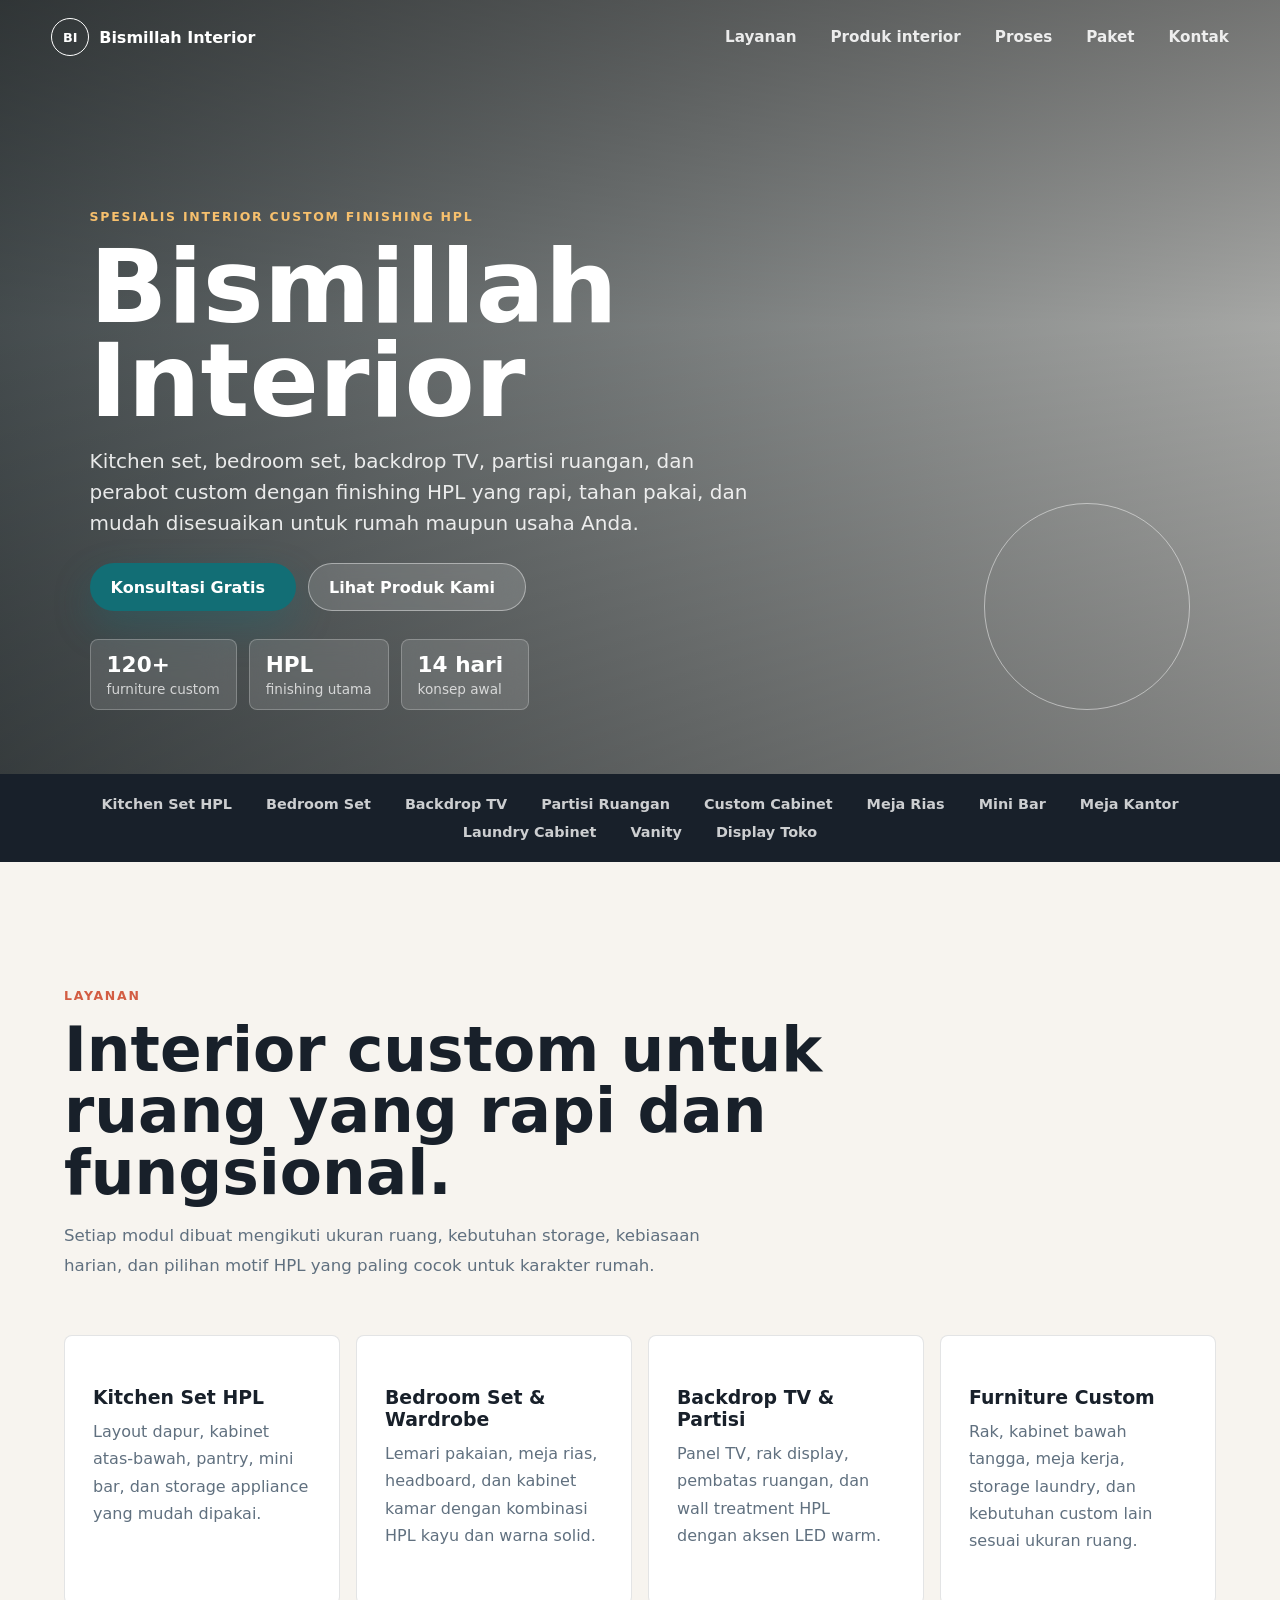
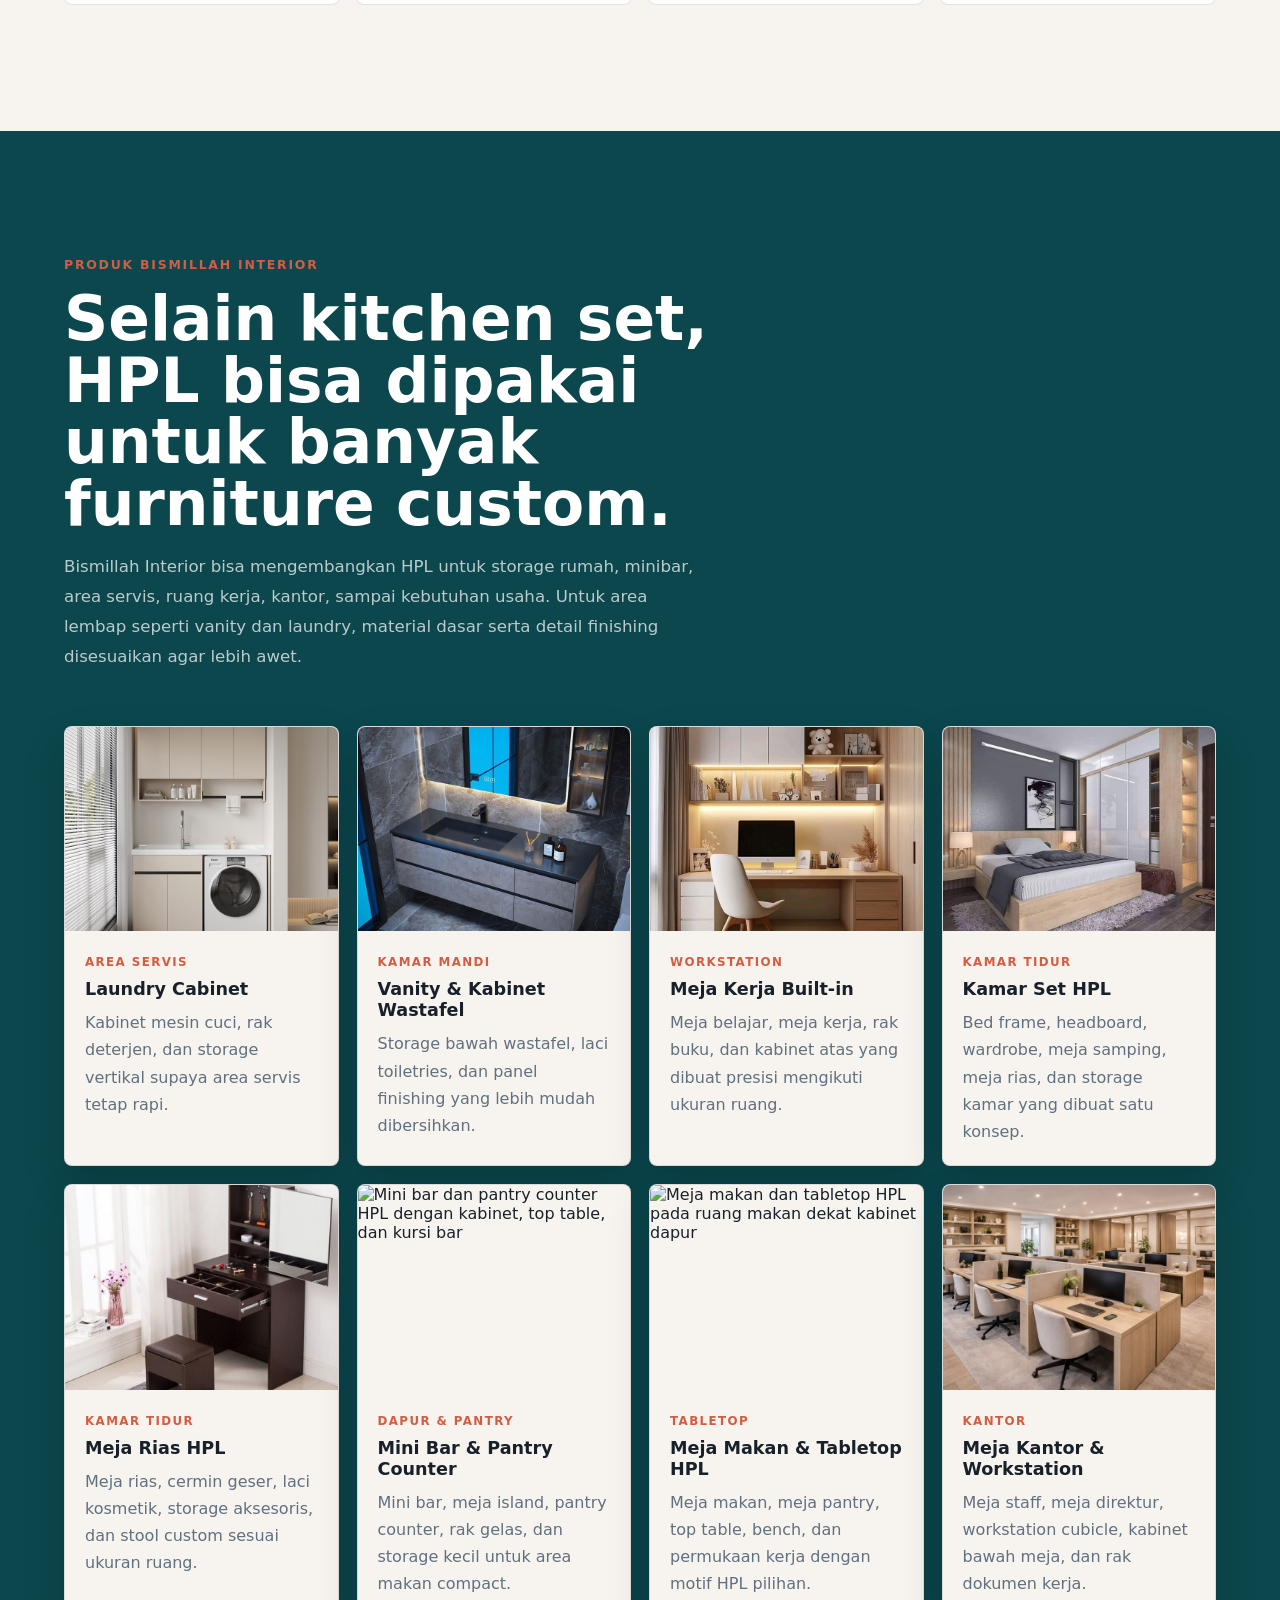
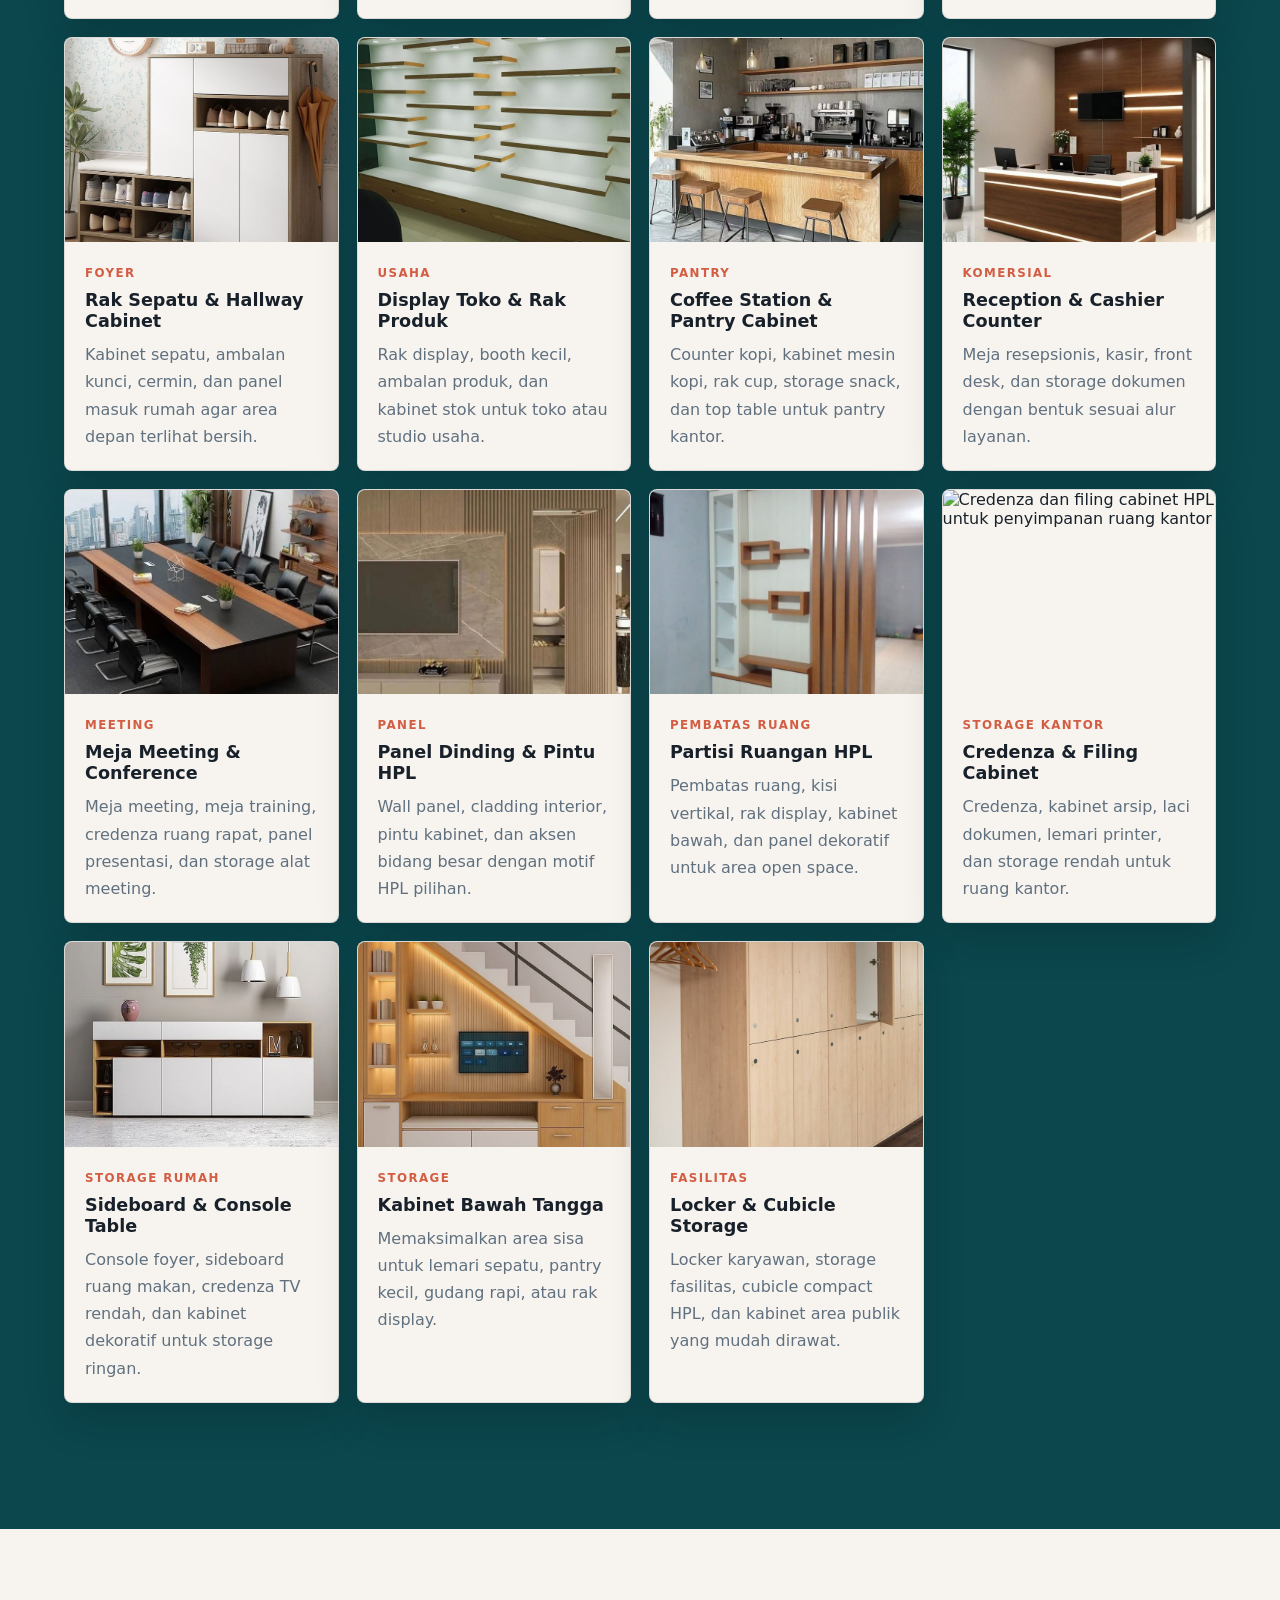
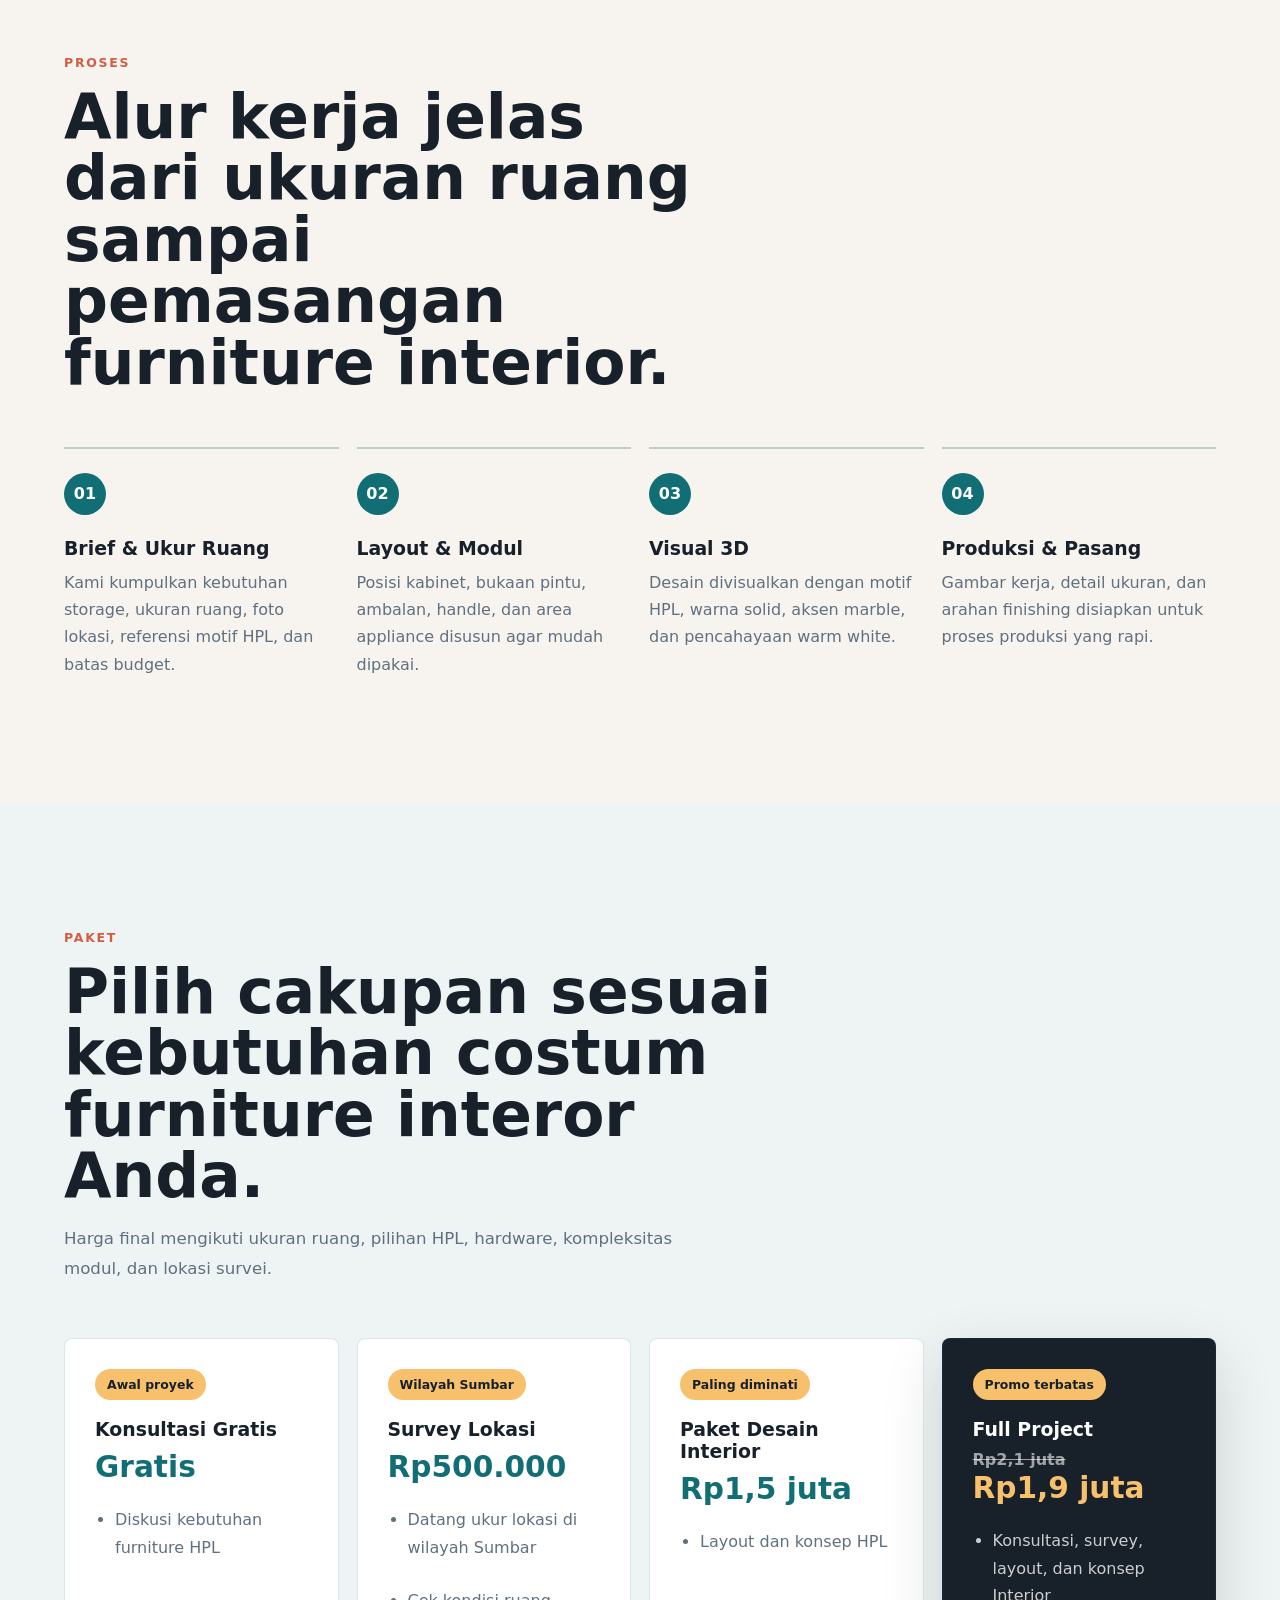
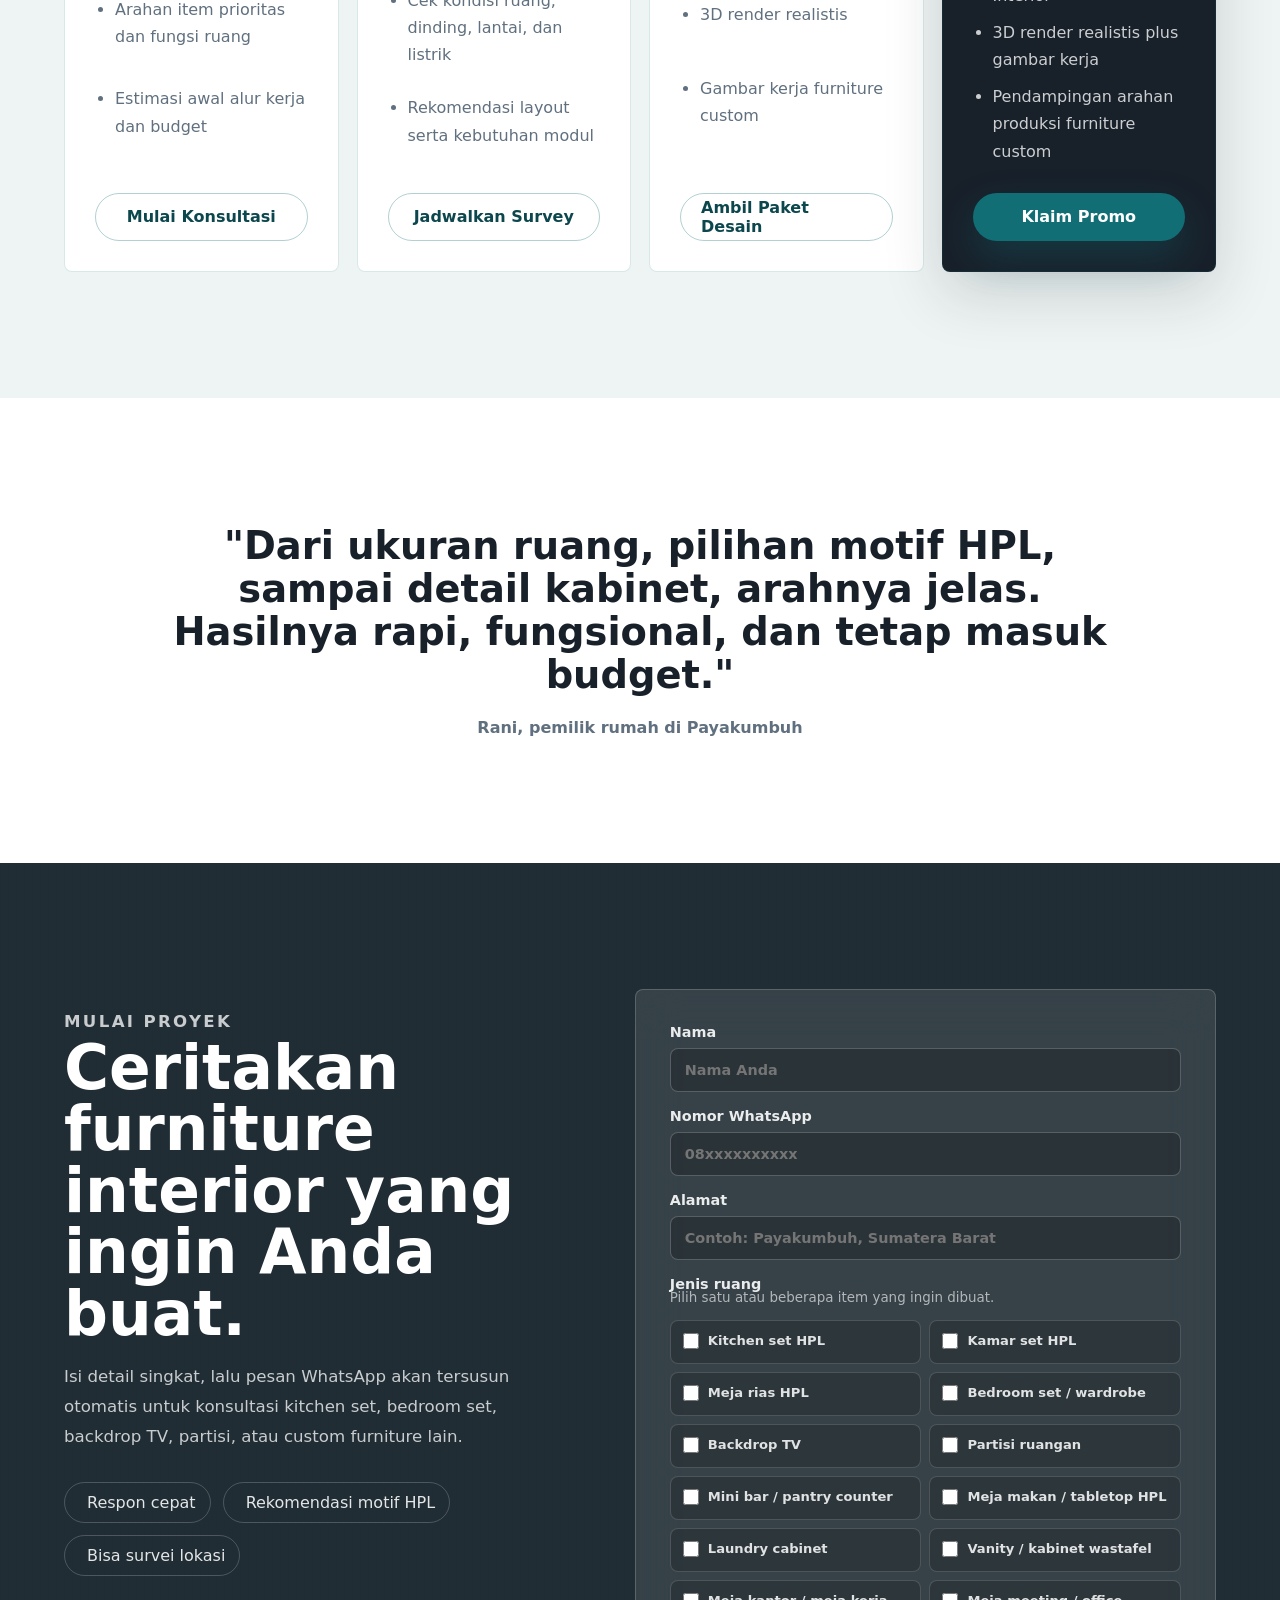
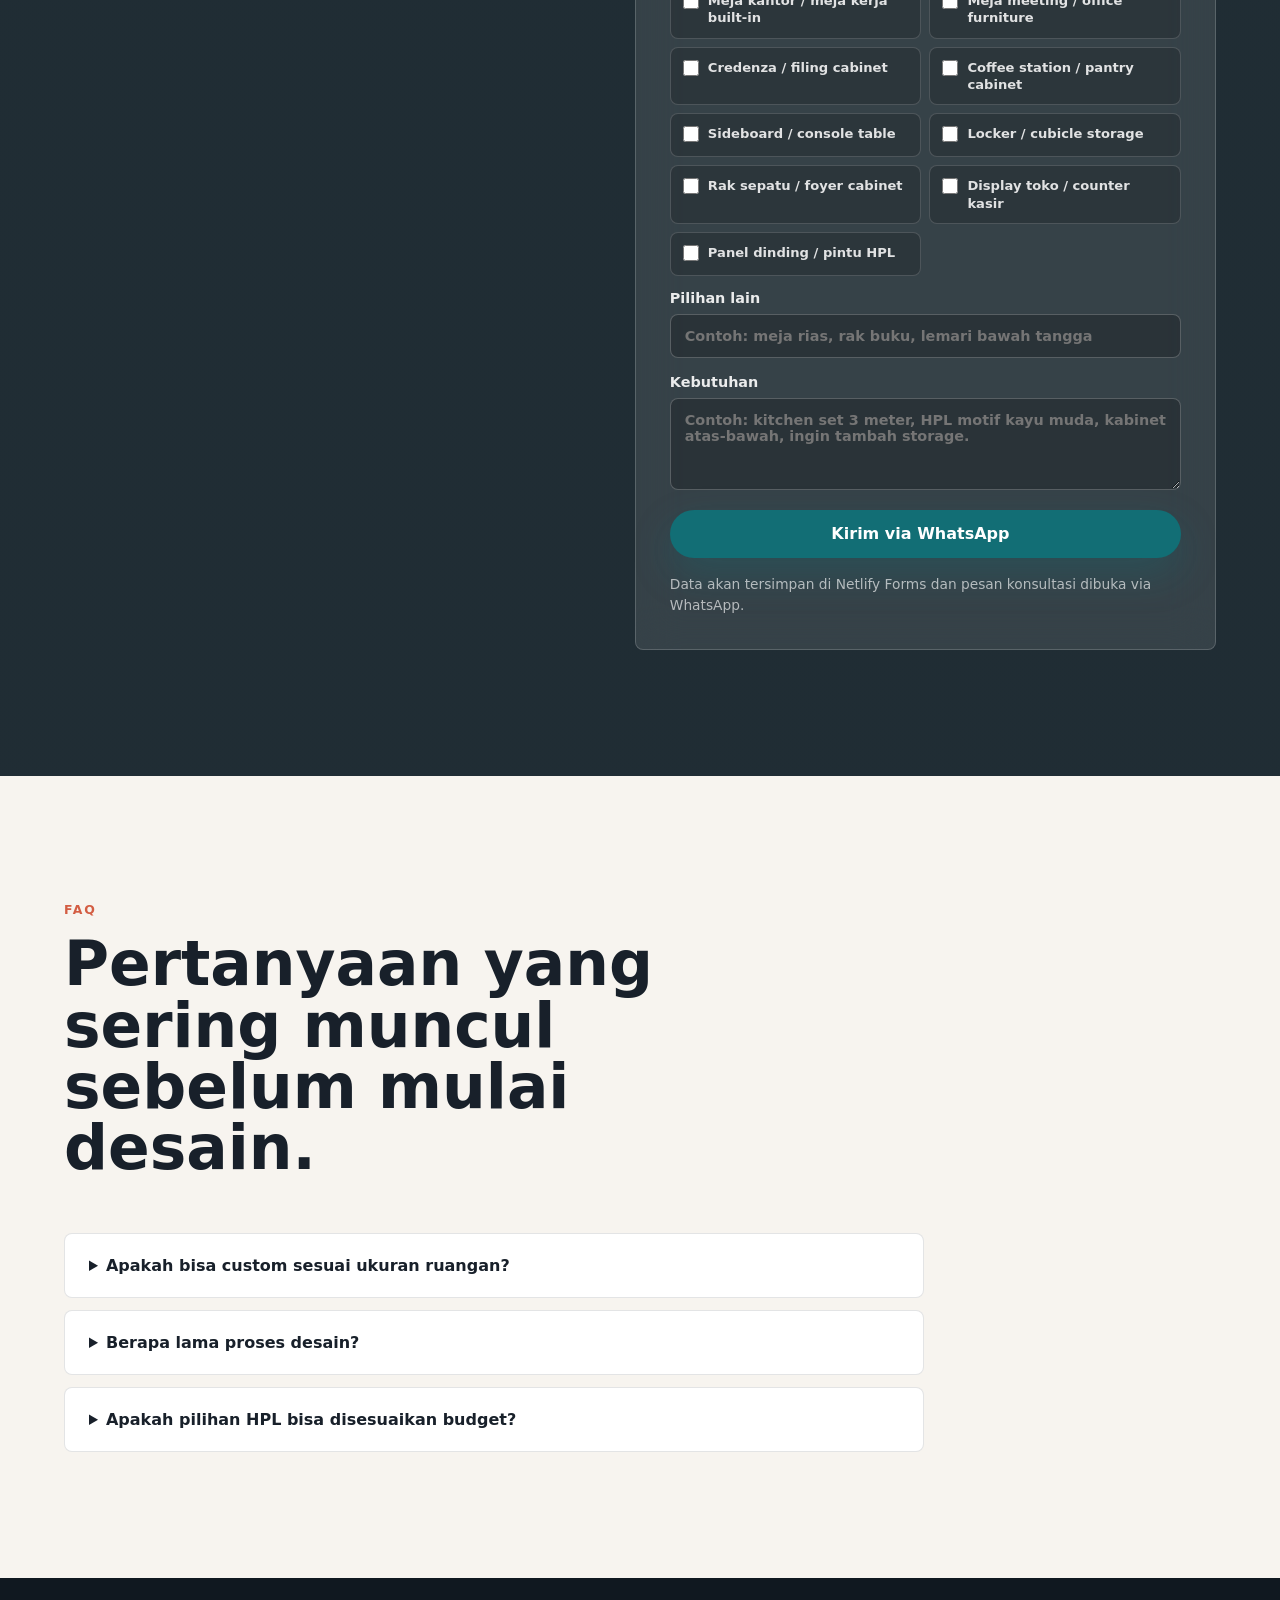
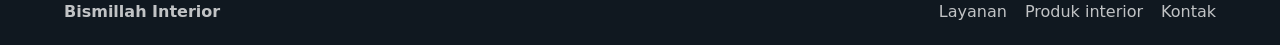
==== commit 852abfcc: "Integrate Netlify contact form" ====
--- a/index.html
+++ b/index.html
@@ -477,7 +477,22 @@
           </div>
         </div>
 
-        <form class="contact-form" data-contact-form>
+        <form
+          class="contact-form"
+          name="bismillah-interior-contact"
+          method="POST"
+          data-netlify="true"
+          data-netlify-honeypot="bot-field"
+          data-contact-form
+        >
+          <input type="hidden" name="form-name" value="bismillah-interior-contact" />
+          <p class="form-honeypot" aria-hidden="true">
+            <label>
+              Jangan isi kolom ini
+              <input name="bot-field" tabindex="-1" autocomplete="off" />
+            </label>
+          </p>
+          <input type="hidden" name="selectedSpaces" data-selected-spaces />
           <label>
             Nama
             <input type="text" name="name" placeholder="Nama Anda" required />
@@ -527,7 +542,7 @@
             <span>Kirim via WhatsApp</span>
             <i data-lucide="send"></i>
           </button>
-          <p class="form-note" data-form-note>Nomor tujuan bisa diganti di file script.js.</p>
+          <p class="form-note" data-form-note>Data akan tersimpan di Netlify Forms dan pesan konsultasi dibuka via WhatsApp.</p>
         </form>
       </section>
 
--- a/styles.css
+++ b/styles.css
@@ -741,6 +741,16 @@
   margin-top: 4px;
 }
 
+.form-submit:disabled {
+  cursor: wait;
+  opacity: 0.72;
+  transform: none;
+}
+
+.form-honeypot {
+  display: none;
+}
+
 .form-note {
   margin: 0;
   color: rgba(255, 255, 255, 0.64);
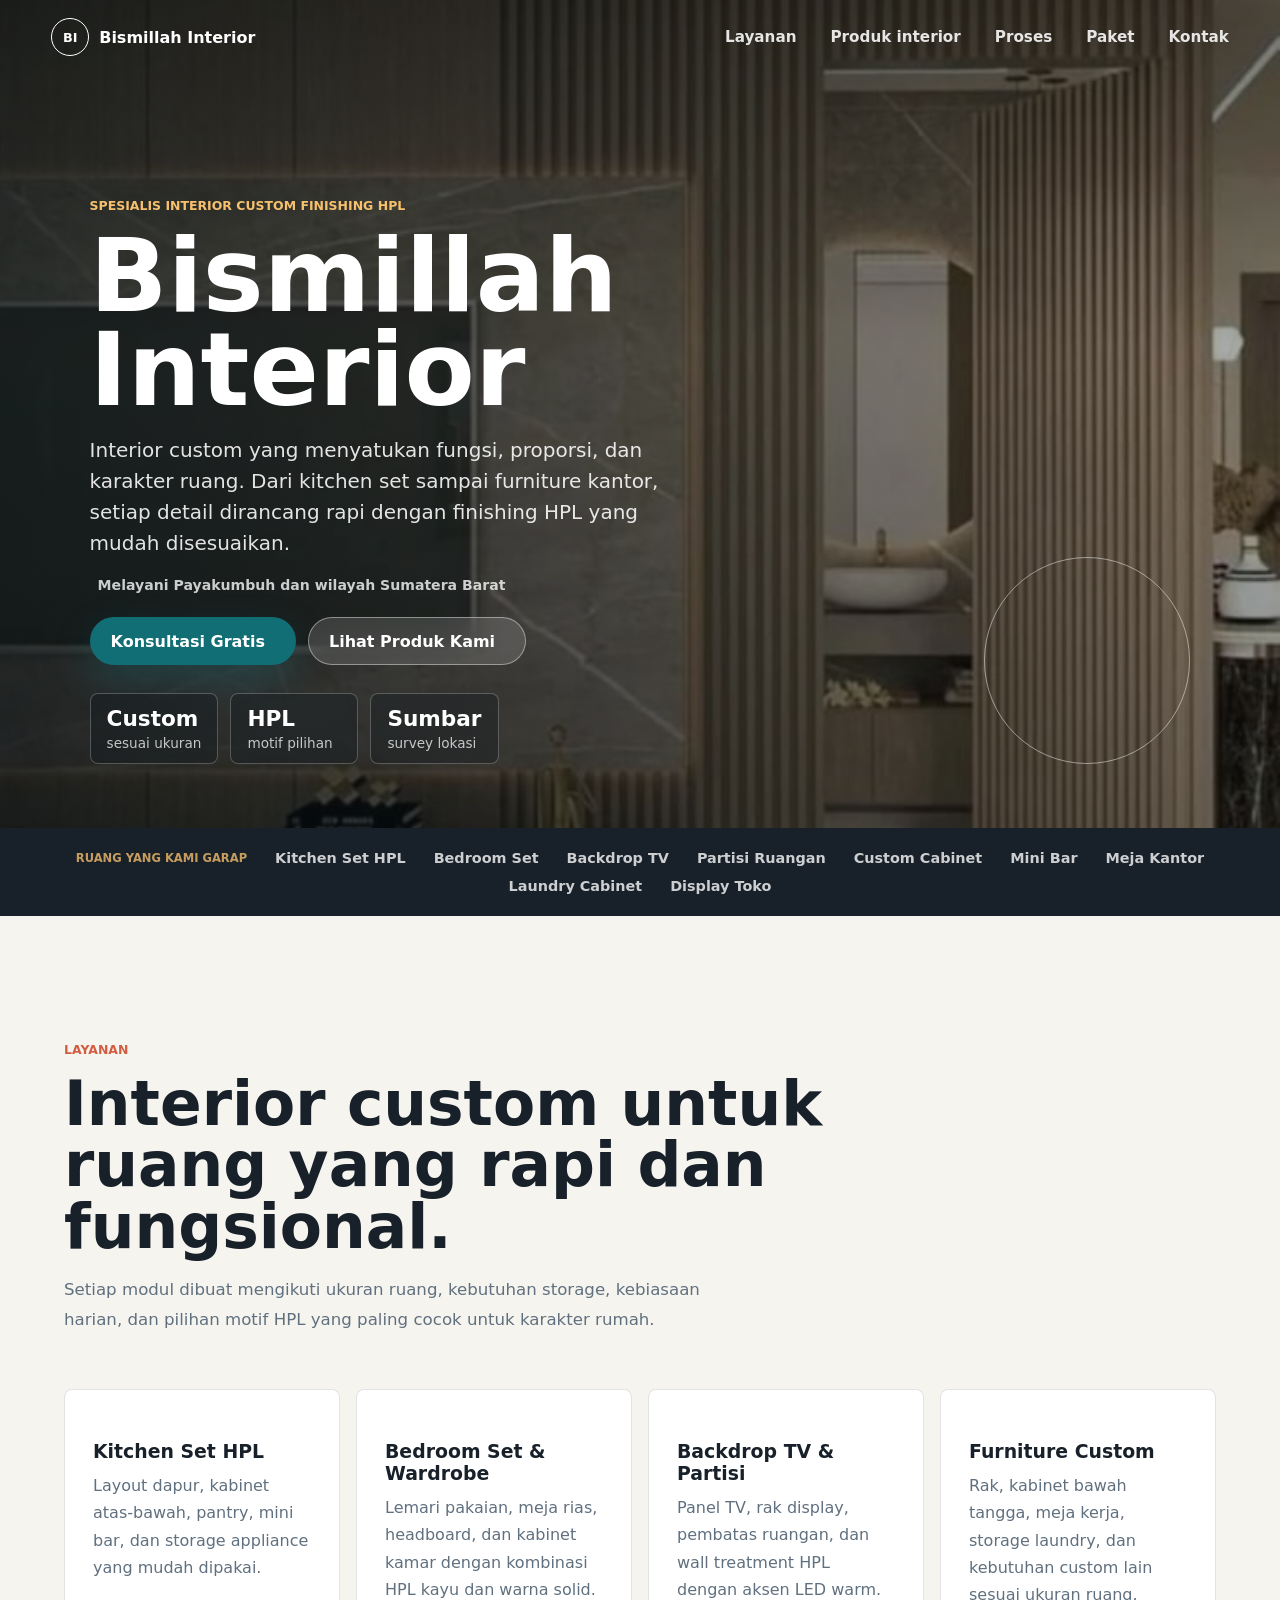
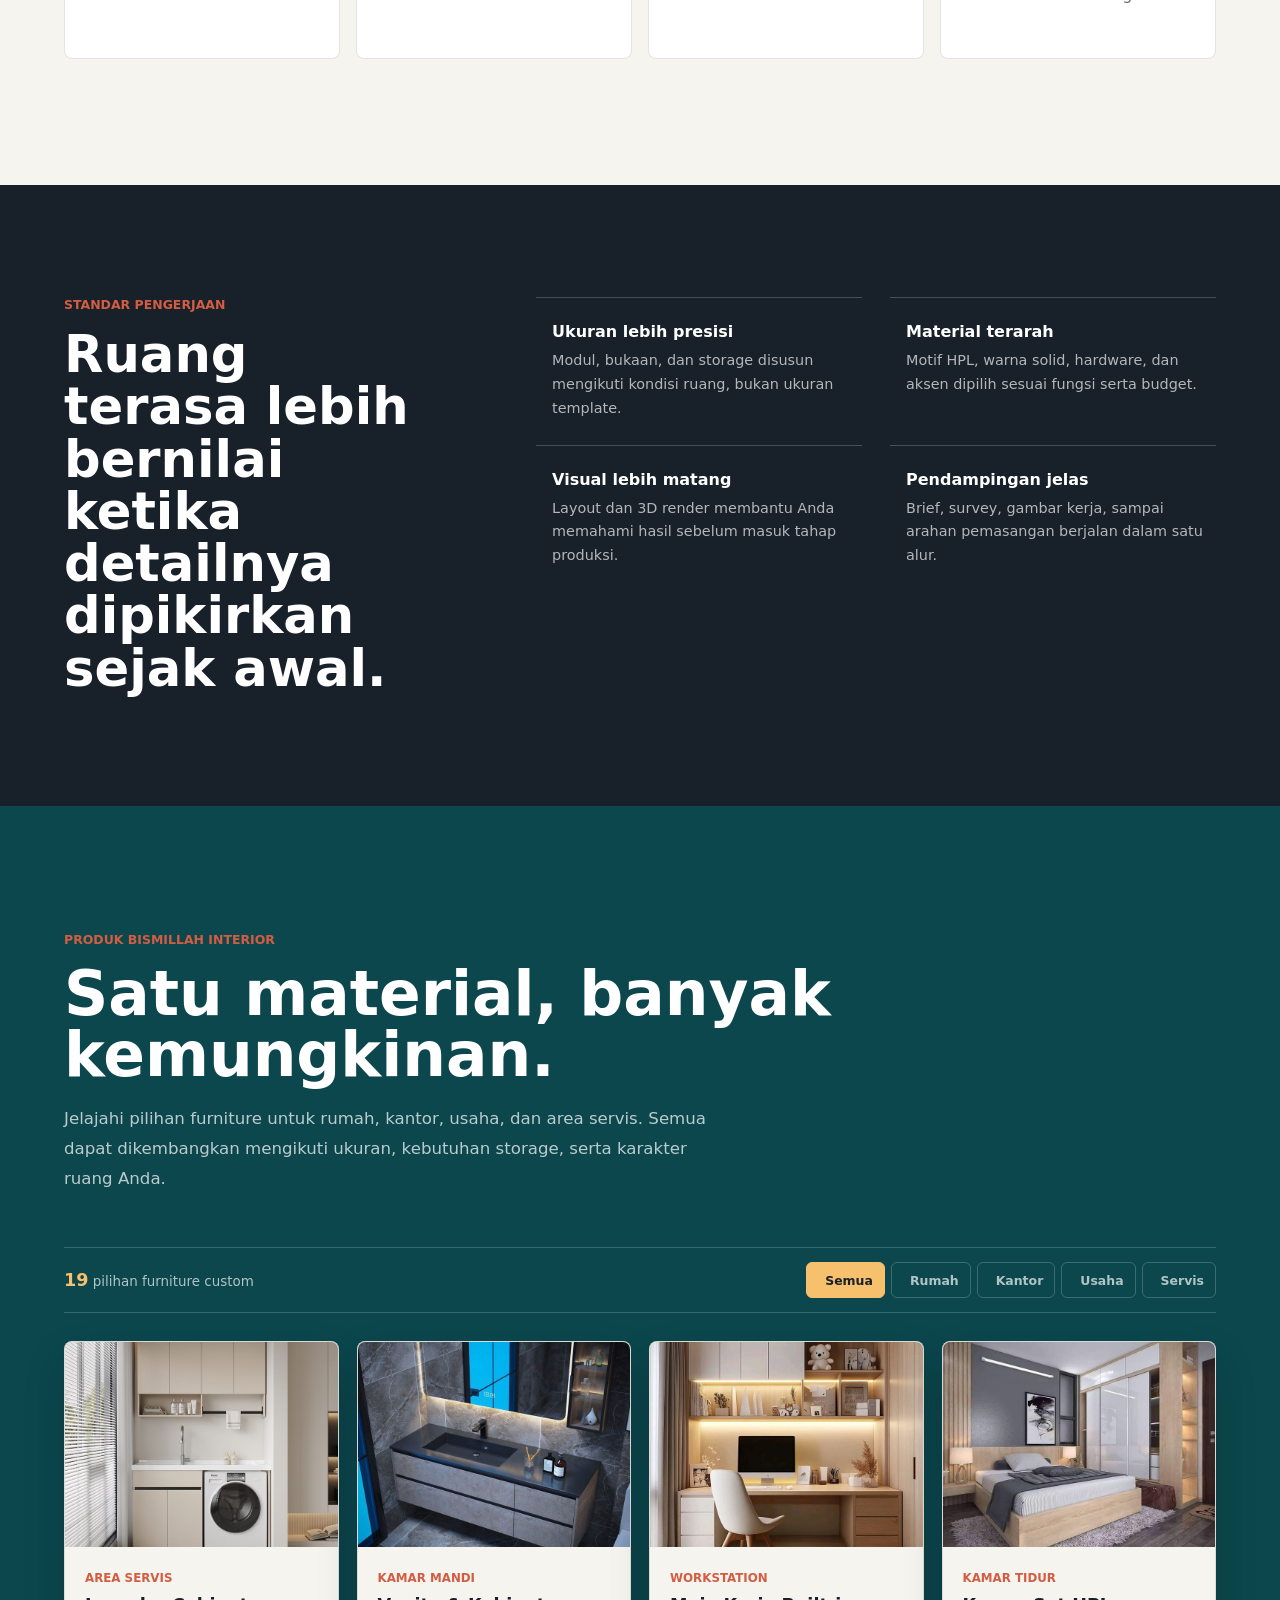
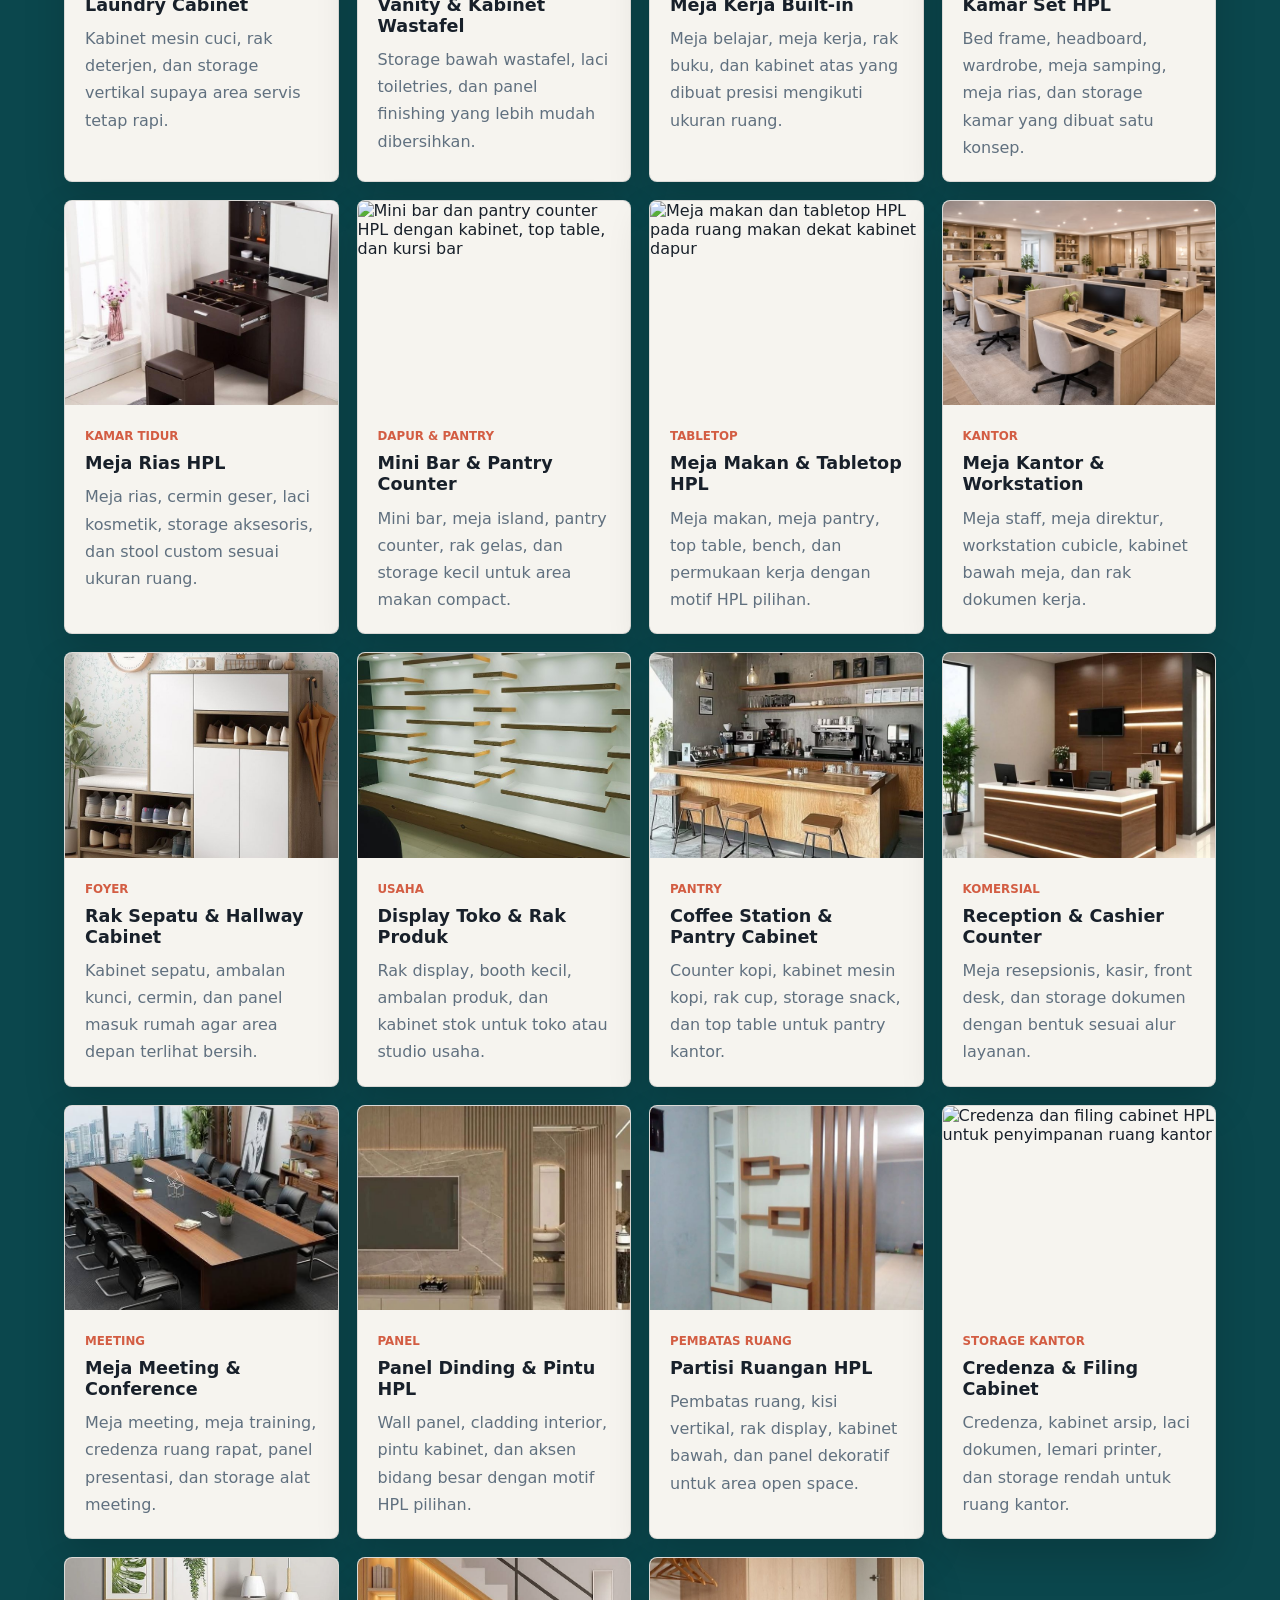
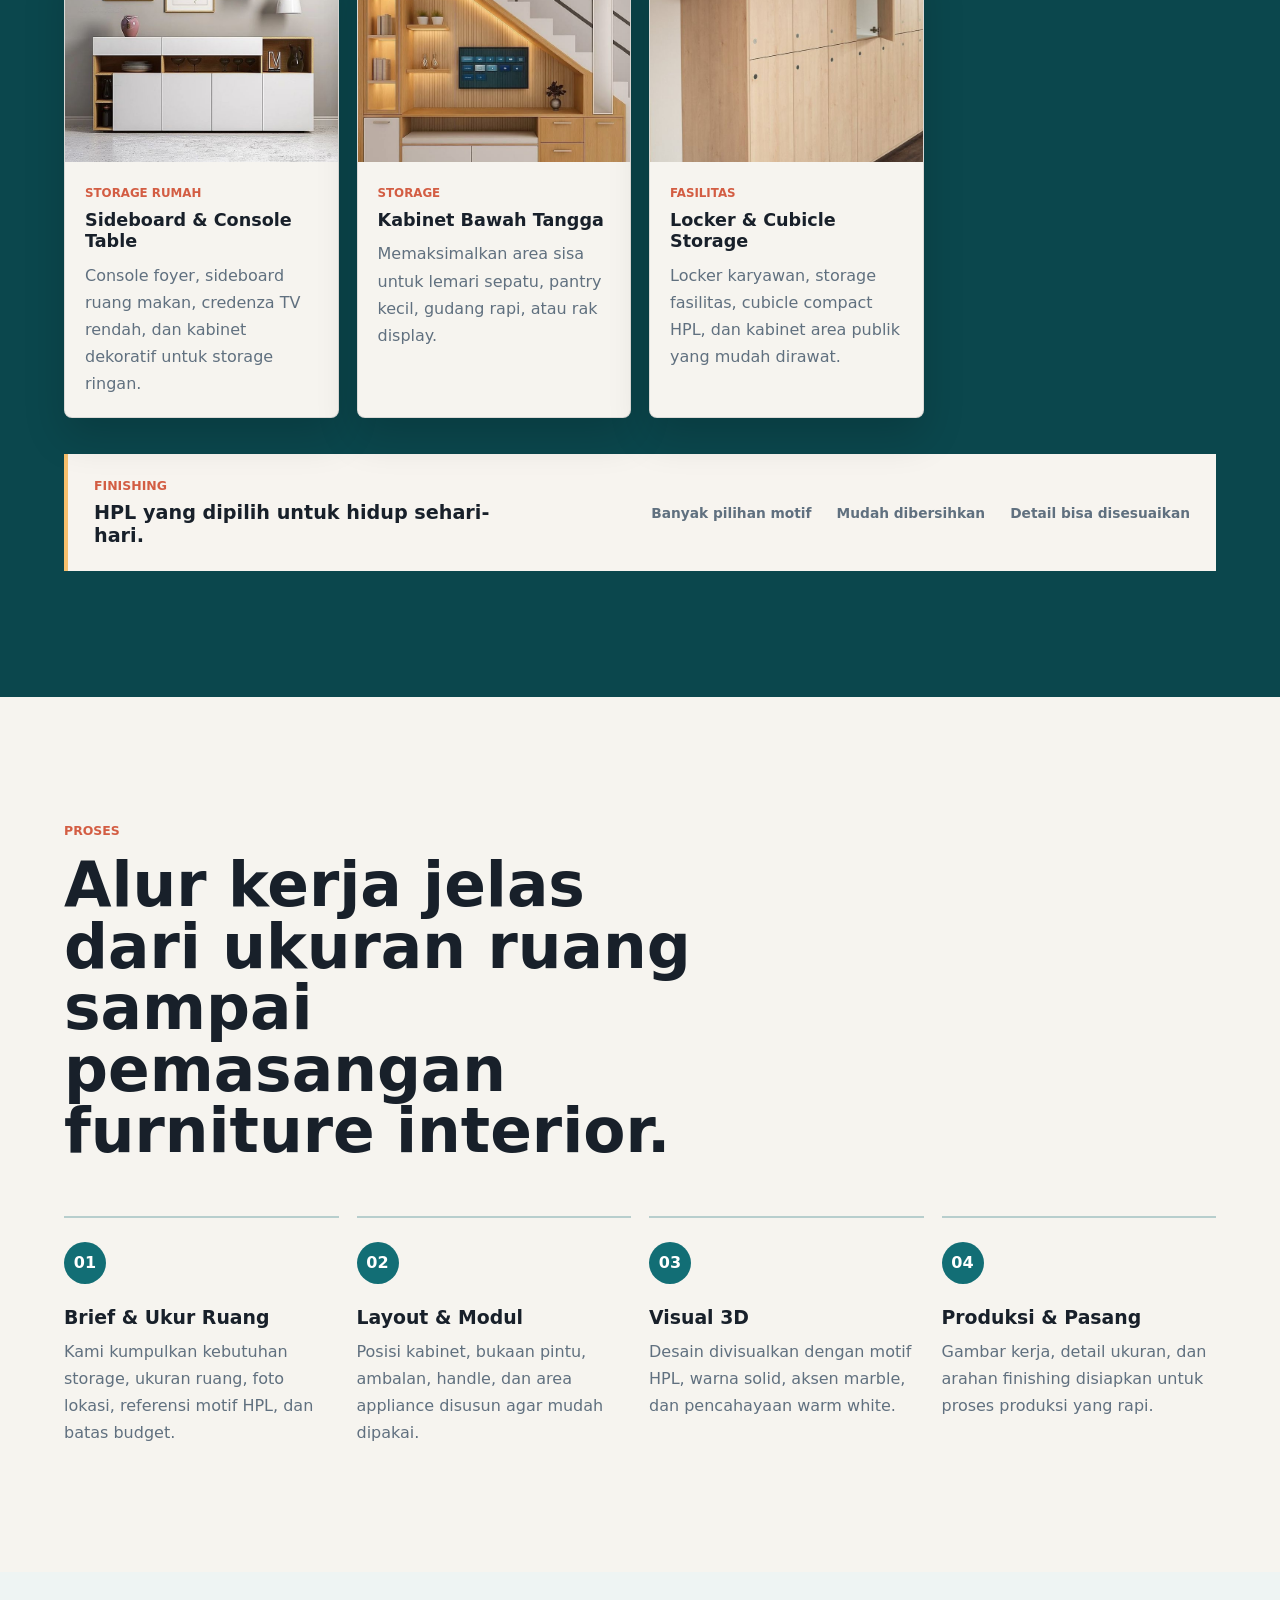
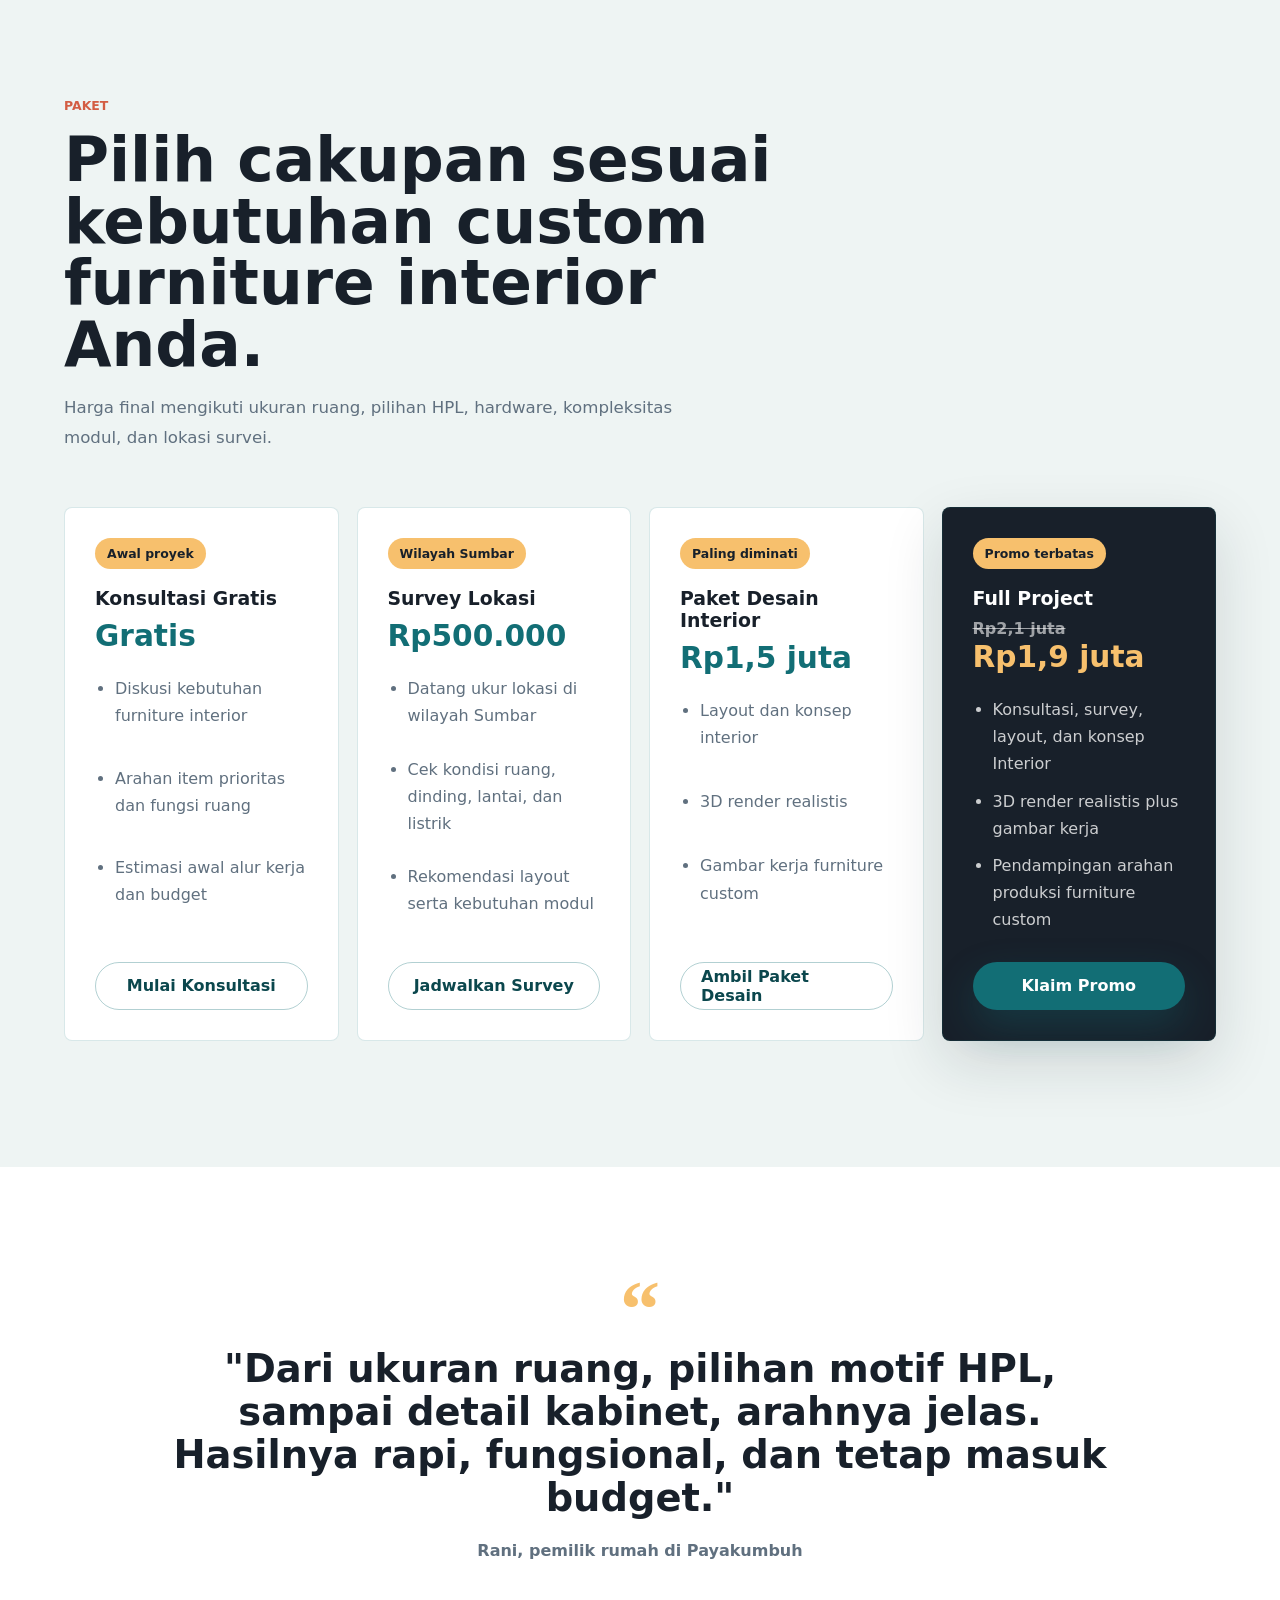
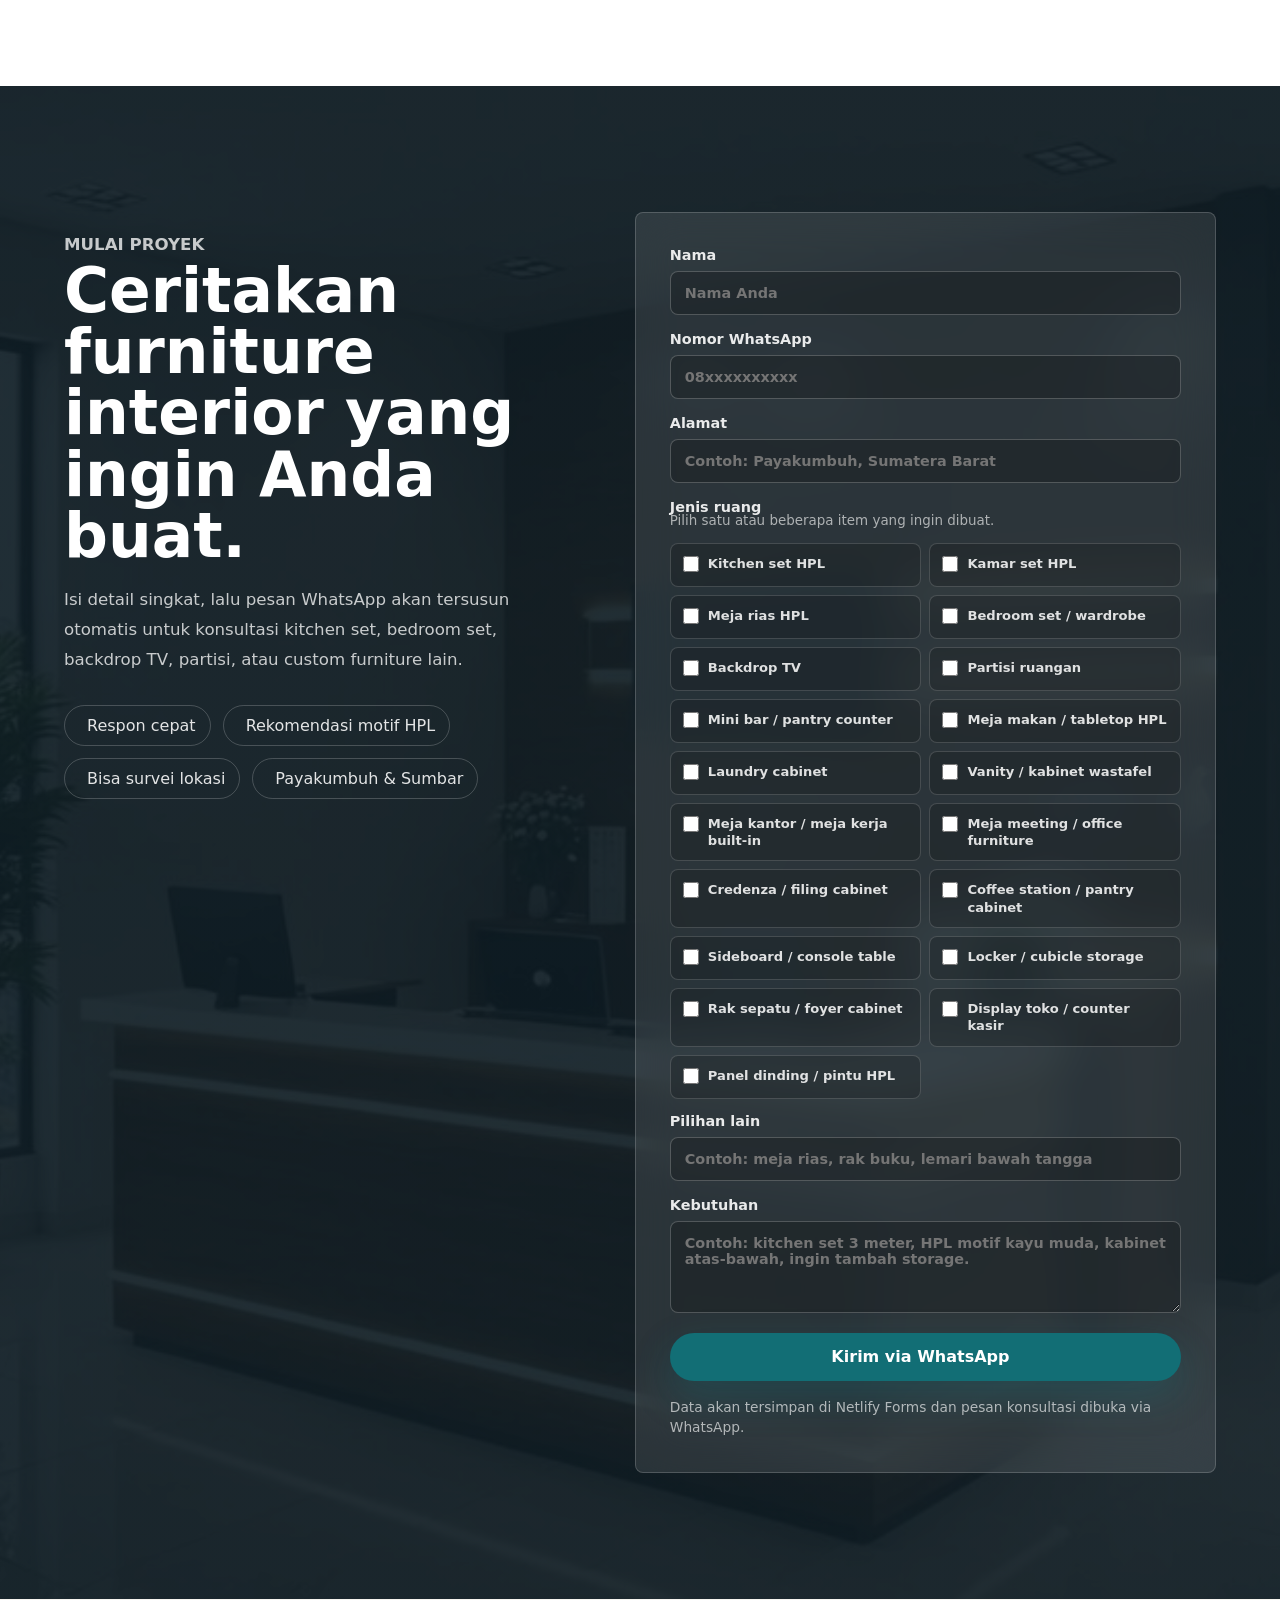
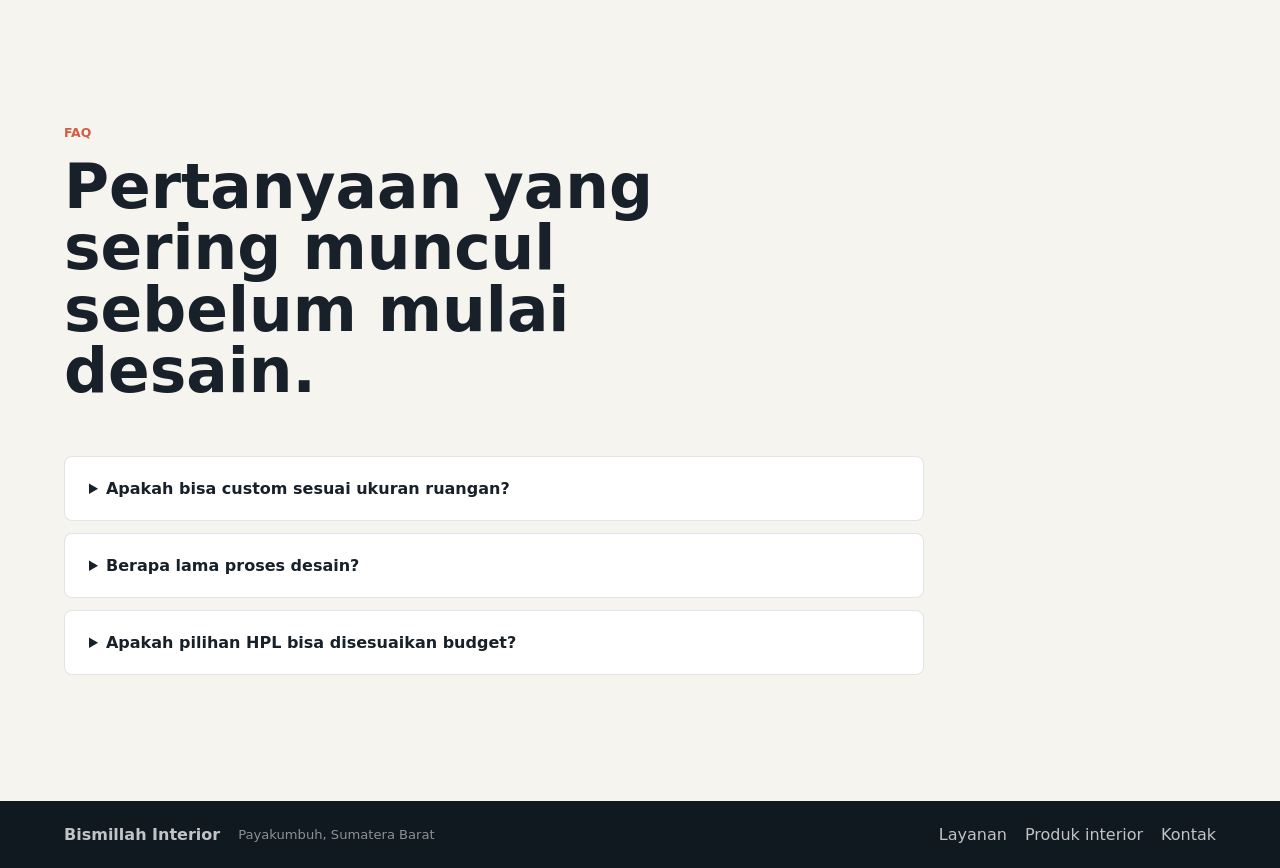
==== commit 06aea6a2: "Polish landing page premium experience" ====
--- a/index.html
+++ b/index.html
@@ -10,7 +10,7 @@
     <title>Bismillah Interior | Jasa Desain Interior</title>
     <link rel="preconnect" href="https://images.pexels.com" />
     <link rel="preconnect" href="https://unpkg.com" />
-    <link rel="stylesheet" href="styles.css?v=20260710" />
+    <link rel="stylesheet" href="styles.css?v=20260710-premium" />
   </head>
   <body>
     <header class="site-header" data-header>
@@ -39,9 +39,10 @@
           <p class="eyebrow">Spesialis interior custom finishing HPL</p>
           <h1 id="hero-title">Bismillah Interior</h1>
           <p class="hero-copy">
-            Kitchen set, bedroom set, backdrop TV, partisi ruangan, dan perabot custom dengan finishing HPL
-            yang rapi, tahan pakai, dan mudah disesuaikan untuk rumah maupun usaha Anda.
+            Interior custom yang menyatukan fungsi, proporsi, dan karakter ruang. Dari kitchen set sampai
+            furniture kantor, setiap detail dirancang rapi dengan finishing HPL yang mudah disesuaikan.
           </p>
+          <p class="hero-location"><i data-lucide="map-pin"></i> Melayani Payakumbuh dan wilayah Sumatera Barat</p>
           <div class="hero-actions">
             <a class="btn btn-primary" href="#kontak">
               <span>Konsultasi Gratis</span>
@@ -54,32 +55,31 @@
           </div>
           <dl class="hero-stats" aria-label="Ringkasan layanan">
             <div>
-              <dt>120+</dt>
-              <dd>furniture custom</dd>
+              <dt>Custom</dt>
+              <dd>sesuai ukuran</dd>
             </div>
             <div>
               <dt>HPL</dt>
-              <dd>finishing utama</dd>
-            </div>
-            <div>
-              <dt>14 hari</dt>
-              <dd>konsep awal</dd>
+              <dd>motif pilihan</dd>
+            </div>
+            <div>
+              <dt>Sumbar</dt>
+              <dd>survey lokasi</dd>
             </div>
           </dl>
         </div>
       </section>
 
       <section class="trust-band" aria-label="Jenis proyek">
+        <span class="trust-band__label">Ruang yang kami garap</span>
         <span>Kitchen Set HPL</span>
         <span>Bedroom Set</span>
         <span>Backdrop TV</span>
         <span>Partisi Ruangan</span>
         <span>Custom Cabinet</span>
-        <span>Meja Rias</span>
         <span>Mini Bar</span>
         <span>Meja Kantor</span>
         <span>Laundry Cabinet</span>
-        <span>Vanity</span>
         <span>Display Toko</span>
       </section>
 
@@ -117,19 +117,76 @@
         </div>
       </section>
 
+      <section class="assurance-section" aria-label="Standar pengerjaan">
+        <div class="assurance-intro">
+          <p class="eyebrow">Standar pengerjaan</p>
+          <h2>Ruang terasa lebih bernilai ketika detailnya dipikirkan sejak awal.</h2>
+        </div>
+        <div class="assurance-grid">
+          <article>
+            <i data-lucide="scan-line"></i>
+            <div>
+              <h3>Ukuran lebih presisi</h3>
+              <p>Modul, bukaan, dan storage disusun mengikuti kondisi ruang, bukan ukuran template.</p>
+            </div>
+          </article>
+          <article>
+            <i data-lucide="layers-3"></i>
+            <div>
+              <h3>Material terarah</h3>
+              <p>Motif HPL, warna solid, hardware, dan aksen dipilih sesuai fungsi serta budget.</p>
+            </div>
+          </article>
+          <article>
+            <i data-lucide="sparkles"></i>
+            <div>
+              <h3>Visual lebih matang</h3>
+              <p>Layout dan 3D render membantu Anda memahami hasil sebelum masuk tahap produksi.</p>
+            </div>
+          </article>
+          <article>
+            <i data-lucide="handshake"></i>
+            <div>
+              <h3>Pendampingan jelas</h3>
+              <p>Brief, survey, gambar kerja, sampai arahan pemasangan berjalan dalam satu alur.</p>
+            </div>
+          </article>
+        </div>
+      </section>
+
       <section class="section product-section" id="produk-hpl">
         <div class="section-heading">
           <p class="eyebrow">Produk Bismillah Interior</p>
-          <h2>Selain kitchen set, HPL bisa dipakai untuk banyak furniture custom.</h2>
+          <h2>Satu material, banyak kemungkinan.</h2>
           <p>
-            Bismillah Interior bisa mengembangkan HPL untuk storage rumah, minibar, area servis, ruang kerja,
-            kantor, sampai kebutuhan usaha. Untuk area lembap seperti vanity dan laundry, material dasar serta
-            detail finishing disesuaikan agar lebih awet.
+            Jelajahi pilihan furniture untuk rumah, kantor, usaha, dan area servis. Semua dapat dikembangkan
+            mengikuti ukuran, kebutuhan storage, serta karakter ruang Anda.
           </p>
         </div>
 
+        <div class="product-toolbar">
+          <p class="product-count" data-product-count aria-live="polite"><strong>19</strong> pilihan furniture custom</p>
+          <div class="product-filters" role="group" aria-label="Filter produk">
+            <button class="filter-button is-active" type="button" data-product-filter="all" aria-pressed="true">
+              <i data-lucide="grid-2x2"></i><span>Semua</span>
+            </button>
+            <button class="filter-button" type="button" data-product-filter="home" aria-pressed="false">
+              <i data-lucide="home"></i><span>Rumah</span>
+            </button>
+            <button class="filter-button" type="button" data-product-filter="office" aria-pressed="false">
+              <i data-lucide="briefcase-business"></i><span>Kantor</span>
+            </button>
+            <button class="filter-button" type="button" data-product-filter="business" aria-pressed="false">
+              <i data-lucide="store"></i><span>Usaha</span>
+            </button>
+            <button class="filter-button" type="button" data-product-filter="service" aria-pressed="false">
+              <i data-lucide="washing-machine"></i><span>Servis</span>
+            </button>
+          </div>
+        </div>
+
         <div class="product-grid">
-          <article class="product-card">
+          <article class="product-card" data-category="service">
             <img
               src="assets/images/laundry-cabinet-hpl.jpg"
               alt="Laundry cabinet HPL dengan mesin cuci, wastafel, kabinet atas, dan storage tertutup"
@@ -141,7 +198,7 @@
               <p>Kabinet mesin cuci, rak deterjen, dan storage vertikal supaya area servis tetap rapi.</p>
             </div>
           </article>
-          <article class="product-card">
+          <article class="product-card" data-category="service home">
             <img
               src="assets/images/vanity-kabinet-wastafel-hpl.jpg"
               alt="Vanity kamar mandi HPL dengan kabinet wastafel, cermin LED, dan rak display"
@@ -153,7 +210,7 @@
               <p>Storage bawah wastafel, laci toiletries, dan panel finishing yang lebih mudah dibersihkan.</p>
             </div>
           </article>
-          <article class="product-card">
+          <article class="product-card" data-category="home office">
             <img
               src="assets/images/meja-kerja-built-in-hpl.jpg"
               alt="Meja kerja built-in HPL dengan kabinet atas, rak display, dan lampu LED"
@@ -165,7 +222,7 @@
               <p>Meja belajar, meja kerja, rak buku, dan kabinet atas yang dibuat presisi mengikuti ukuran ruang.</p>
             </div>
           </article>
-          <article class="product-card">
+          <article class="product-card" data-category="home">
             <img
               src="assets/images/kamar-set-hpl.jpg"
               alt="Kamar set HPL dengan tempat tidur, wardrobe, headboard, meja samping, dan rak display"
@@ -177,7 +234,7 @@
               <p>Bed frame, headboard, wardrobe, meja samping, meja rias, dan storage kamar yang dibuat satu konsep.</p>
             </div>
           </article>
-          <article class="product-card">
+          <article class="product-card" data-category="home">
             <img
               src="assets/images/meja-rias-hpl.jpg"
               alt="Meja rias HPL minimalis dengan kaca geser, laci aksesoris, kabinet, dan stool"
@@ -189,7 +246,7 @@
               <p>Meja rias, cermin geser, laci kosmetik, storage aksesoris, dan stool custom sesuai ukuran ruang.</p>
             </div>
           </article>
-          <article class="product-card">
+          <article class="product-card" data-category="home business">
             <img
               src="https://images.pexels.com/photos/1454805/pexels-photo-1454805.jpeg?auto=compress&cs=tinysrgb&w=900"
               alt="Mini bar dan pantry counter HPL dengan kabinet, top table, dan kursi bar"
@@ -202,7 +259,7 @@
               <p>Mini bar, meja island, pantry counter, rak gelas, dan storage kecil untuk area makan compact.</p>
             </div>
           </article>
-          <article class="product-card">
+          <article class="product-card" data-category="home business">
             <img
               src="https://images.pexels.com/photos/7060818/pexels-photo-7060818.jpeg?auto=compress&cs=tinysrgb&w=900"
               alt="Meja makan dan tabletop HPL pada ruang makan dekat kabinet dapur"
@@ -215,7 +272,7 @@
               <p>Meja makan, meja pantry, top table, bench, dan permukaan kerja dengan motif HPL pilihan.</p>
             </div>
           </article>
-          <article class="product-card">
+          <article class="product-card" data-category="office">
             <img
               src="assets/images/meja-kantor-workstation-hpl.jpg"
               alt="Meja kantor dan workstation HPL dengan cubicle, komputer, kabinet, dan rak display"
@@ -227,7 +284,7 @@
               <p>Meja staff, meja direktur, workstation cubicle, kabinet bawah meja, dan rak dokumen kerja.</p>
             </div>
           </article>
-          <article class="product-card">
+          <article class="product-card" data-category="home">
             <img
               src="assets/images/rak-sepatu-hallway-cabinet-hpl.jpg"
               alt="Rak sepatu dan hallway cabinet HPL dengan bangku duduk"
@@ -239,7 +296,7 @@
               <p>Kabinet sepatu, ambalan kunci, cermin, dan panel masuk rumah agar area depan terlihat bersih.</p>
             </div>
           </article>
-          <article class="product-card">
+          <article class="product-card" data-category="business">
             <img
               src="assets/images/display-toko-rak-produk-hpl.jpg"
               alt="Display toko HPL dengan rak produk melayang dan lampu spot"
@@ -251,7 +308,7 @@
               <p>Rak display, booth kecil, ambalan produk, dan kabinet stok untuk toko atau studio usaha.</p>
             </div>
           </article>
-          <article class="product-card">
+          <article class="product-card" data-category="business office">
             <img
               src="assets/images/coffee-station-pantry-cabinet-hpl.jpg"
               alt="Coffee station dan pantry cabinet HPL dengan counter kayu, mesin kopi, rak display, dan kursi bar"
@@ -263,7 +320,7 @@
               <p>Counter kopi, kabinet mesin kopi, rak cup, storage snack, dan top table untuk pantry kantor.</p>
             </div>
           </article>
-          <article class="product-card">
+          <article class="product-card" data-category="business">
             <img
               src="assets/images/reception-cashier-counter.jpg"
               alt="Reception counter HPL motif kayu dengan lampu LED dan panel dinding"
@@ -275,7 +332,7 @@
               <p>Meja resepsionis, kasir, front desk, dan storage dokumen dengan bentuk sesuai alur layanan.</p>
             </div>
           </article>
-          <article class="product-card">
+          <article class="product-card" data-category="office">
             <img
               src="assets/images/meja-meeting-conference-hpl.jpg"
               alt="Meja meeting dan conference HPL dengan top table kombinasi kayu dan hitam"
@@ -287,7 +344,7 @@
               <p>Meja meeting, meja training, credenza ruang rapat, panel presentasi, dan storage alat meeting.</p>
             </div>
           </article>
-          <article class="product-card">
+          <article class="product-card" data-category="home business">
             <img
               src="assets/images/panel-dinding-pintu-hpl.jpg"
               alt="Panel dinding TV dan pintu HPL motif kayu garis vertikal"
@@ -299,7 +356,7 @@
               <p>Wall panel, cladding interior, pintu kabinet, dan aksen bidang besar dengan motif HPL pilihan.</p>
             </div>
           </article>
-          <article class="product-card">
+          <article class="product-card" data-category="home">
             <img
               src="assets/images/partisi-ruangan-hpl.jpg"
               alt="Partisi ruangan HPL minimalis dengan kisi vertikal, rak display, dan kabinet bawah"
@@ -311,7 +368,7 @@
               <p>Pembatas ruang, kisi vertikal, rak display, kabinet bawah, dan panel dekoratif untuk area open space.</p>
             </div>
           </article>
-          <article class="product-card">
+          <article class="product-card" data-category="office">
             <img
               src="https://images.pexels.com/photos/20557234/pexels-photo-20557234.jpeg?auto=compress&cs=tinysrgb&w=900"
               alt="Credenza dan filing cabinet HPL untuk penyimpanan ruang kantor"
@@ -324,7 +381,7 @@
               <p>Credenza, kabinet arsip, laci dokumen, lemari printer, dan storage rendah untuk ruang kantor.</p>
             </div>
           </article>
-          <article class="product-card">
+          <article class="product-card" data-category="home business">
             <img
               src="assets/images/sideboard-console-table-hpl.jpg"
               alt="Sideboard dan console table HPL kombinasi putih dan motif kayu dengan rak display"
@@ -336,7 +393,7 @@
               <p>Console foyer, sideboard ruang makan, credenza TV rendah, dan kabinet dekoratif untuk storage ringan.</p>
             </div>
           </article>
-          <article class="product-card">
+          <article class="product-card" data-category="home">
             <img
               src="assets/images/kabinet-bawah-tangga-hpl.jpg"
               alt="Kabinet bawah tangga HPL motif kayu dengan rak display dan lampu LED"
@@ -348,7 +405,7 @@
               <p>Memaksimalkan area sisa untuk lemari sepatu, pantry kecil, gudang rapi, atau rak display.</p>
             </div>
           </article>
-          <article class="product-card">
+          <article class="product-card" data-category="office">
             <img
               src="assets/images/locker-cubicle-storage-hpl.jpg"
               alt="Locker dan cubicle storage HPL motif kayu dengan pintu kabinet push-to-open"
@@ -360,6 +417,18 @@
               <p>Locker karyawan, storage fasilitas, cubicle compact HPL, dan kabinet area publik yang mudah dirawat.</p>
             </div>
           </article>
+        </div>
+
+        <div class="material-guide">
+          <div>
+            <p class="eyebrow">Finishing</p>
+            <h3>HPL yang dipilih untuk hidup sehari-hari.</h3>
+          </div>
+          <div class="material-points">
+            <span><i data-lucide="check"></i> Banyak pilihan motif</span>
+            <span><i data-lucide="check"></i> Mudah dibersihkan</span>
+            <span><i data-lucide="check"></i> Detail bisa disesuaikan</span>
+          </div>
         </div>
       </section>
 
@@ -396,7 +465,7 @@
       <section class="pricing-section" id="paket">
         <div class="section-heading">
           <p class="eyebrow">Paket</p>
-          <h2>Pilih cakupan sesuai kebutuhan costum furniture interor Anda.</h2>
+          <h2>Pilih cakupan sesuai kebutuhan custom furniture interior Anda.</h2>
           <p>Harga final mengikuti ukuran ruang, pilihan HPL, hardware, kompleksitas modul, dan lokasi survei.</p>
         </div>
 
@@ -406,7 +475,7 @@
             <h3>Konsultasi Gratis</h3>
             <p class="price">Gratis</p>
             <ul>
-              <li>Diskusi kebutuhan furniture HPL</li>
+              <li>Diskusi kebutuhan furniture interior</li>
               <li>Arahan item prioritas dan fungsi ruang</li>
               <li>Estimasi awal alur kerja dan budget</li>
             </ul>
@@ -430,7 +499,7 @@
             <h3>Paket Desain Interior</h3>
             <p class="price">Rp1,5 juta</p>
             <ul>
-              <li>Layout dan konsep HPL</li>
+              <li>Layout dan konsep interior</li>
               <li>3D render realistis</li>
               <li>Gambar kerja furniture custom</li>
             </ul>
@@ -474,6 +543,7 @@
             <span><i data-lucide="check"></i> Respon cepat</span>
             <span><i data-lucide="check"></i> Rekomendasi motif HPL</span>
             <span><i data-lucide="check"></i> Bisa survei lokasi</span>
+            <span><i data-lucide="map-pin"></i> Payakumbuh & Sumbar</span>
           </div>
         </div>
 
@@ -481,6 +551,8 @@
           class="contact-form"
           name="bismillah-interior-contact"
           method="POST"
+          action="/"
+          netlify
           data-netlify="true"
           data-netlify-honeypot="bot-field"
           data-contact-form
@@ -569,13 +641,22 @@
     </main>
 
     <footer class="site-footer">
-      <p>Bismillah Interior</p>
+      <div class="footer-brand">
+        <p>Bismillah Interior</p>
+        <span>Payakumbuh, Sumatera Barat</span>
+      </div>
       <div>
         <a href="#layanan">Layanan</a>
         <a href="#produk-hpl">Produk interior</a>
         <a href="#kontak">Kontak</a>
       </div>
     </footer>
+
+    <a class="mobile-whatsapp" href="https://wa.me/628114517212?text=Halo%20Bismillah%20Interior%2C%20saya%20ingin%20konsultasi%20interior." target="_blank" rel="noreferrer">
+      <i data-lucide="message-circle"></i>
+      <span>Konsultasi via WhatsApp</span>
+      <i data-lucide="arrow-up-right"></i>
+    </a>
 
     <div class="image-lightbox" data-image-lightbox hidden aria-hidden="true">
       <button class="image-lightbox__backdrop" type="button" data-lightbox-close aria-label="Tutup gambar"></button>
@@ -589,6 +670,6 @@
     </div>
 
     <script src="https://unpkg.com/lucide@latest/dist/umd/lucide.min.js"></script>
-    <script src="script.js"></script>
+    <script src="script.js?v=20260710-premium"></script>
   </body>
 </html>
--- a/styles.css
+++ b/styles.css
@@ -1,14 +1,14 @@
 :root {
   --ink: #18202a;
   --muted: #60707f;
-  --paper: #f7f4ef;
+  --paper: #f6f4ef;
   --white: #ffffff;
   --line: rgba(24, 32, 42, 0.12);
   --teal: #126e75;
   --teal-dark: #0b474d;
   --coral: #d35d43;
   --gold: #c9a857;
-  --shadow: 0 22px 60px rgba(24, 32, 42, 0.16);
+  --shadow: 0 22px 60px rgba(24, 32, 42, 0.14);
   font-family:
     Inter, ui-sans-serif, system-ui, -apple-system, BlinkMacSystemFont, "Segoe UI", sans-serif;
   color: var(--ink);
@@ -133,12 +133,12 @@
 .hero {
   position: relative;
   display: grid;
-  min-height: 86svh;
+  min-height: 92svh;
   overflow: hidden;
   color: var(--white);
   background:
     linear-gradient(90deg, rgba(8, 20, 25, 0.72), rgba(8, 20, 25, 0.28)),
-    url("https://images.pexels.com/photos/19878513/pexels-photo-19878513.jpeg?auto=compress&cs=tinysrgb&w=1800") center/cover;
+    url("assets/images/panel-dinding-pintu-hpl.jpg") center 42%/cover;
 }
 
 .hero::after {
@@ -161,7 +161,7 @@
 .hero-content {
   position: relative;
   z-index: 1;
-  width: min(760px, calc(100% - 40px));
+  width: min(790px, calc(100% - 40px));
   margin: auto 0 0;
   padding: 104px 0 clamp(32px, 5vw, 74px) clamp(20px, 7vw, 112px);
 }
@@ -171,7 +171,7 @@
   color: var(--coral);
   font-size: 0.78rem;
   font-weight: 900;
-  letter-spacing: 0.14em;
+  letter-spacing: 0;
   text-transform: uppercase;
 }
 
@@ -195,11 +195,27 @@
 }
 
 .hero-copy {
-  max-width: 660px;
+  max-width: 620px;
   margin: 18px 0 0;
   color: rgba(255, 255, 255, 0.88);
   font-size: clamp(1rem, 1.6vw, 1.25rem);
   line-height: 1.55;
+}
+
+.hero-location {
+  display: inline-flex;
+  align-items: center;
+  gap: 8px;
+  margin: 18px 0 0;
+  color: rgba(255, 255, 255, 0.78);
+  font-size: 0.88rem;
+  font-weight: 800;
+}
+
+.hero-location svg {
+  width: 16px;
+  height: 16px;
+  color: #f7c06d;
 }
 
 .hero-actions {
@@ -268,7 +284,7 @@
   padding: 12px 16px;
   border: 1px solid rgba(255, 255, 255, 0.24);
   border-radius: 8px;
-  background: rgba(255, 255, 255, 0.12);
+  background: rgba(8, 20, 25, 0.28);
   backdrop-filter: blur(16px);
 }
 
@@ -286,12 +302,19 @@
 .trust-band {
   justify-content: center;
   flex-wrap: wrap;
-  gap: 12px 34px;
+  gap: 12px 28px;
   padding: 22px clamp(20px, 5vw, 70px);
   color: var(--white);
   background: var(--ink);
   font-size: 0.9rem;
   font-weight: 800;
+}
+
+.trust-band__label {
+  color: #f7c06d;
+  font-size: 0.72rem;
+  letter-spacing: 0;
+  text-transform: uppercase;
 }
 
 .trust-band span {
@@ -370,6 +393,56 @@
   line-height: 1.7;
 }
 
+.assurance-section {
+  display: grid;
+  grid-template-columns: minmax(240px, 0.72fr) minmax(0, 1.28fr);
+  gap: clamp(32px, 7vw, 104px);
+  align-items: start;
+  padding: clamp(72px, 9vw, 112px) clamp(20px, 5vw, 72px);
+  color: var(--white);
+  background: var(--ink);
+}
+
+.assurance-intro h2 {
+  max-width: 430px;
+  margin: 0;
+  color: var(--white);
+  font-size: clamp(2rem, 4vw, 3.55rem);
+  line-height: 1.02;
+}
+
+.assurance-grid {
+  display: grid;
+  grid-template-columns: repeat(2, minmax(0, 1fr));
+  gap: 0 28px;
+}
+
+.assurance-grid article {
+  display: grid;
+  grid-template-columns: auto minmax(0, 1fr);
+  gap: 16px;
+  padding: 24px 0;
+  border-top: 1px solid rgba(255, 255, 255, 0.2);
+}
+
+.assurance-grid article svg {
+  width: 26px;
+  height: 26px;
+  color: #f7c06d;
+}
+
+.assurance-grid h3 {
+  margin: 0 0 8px;
+  font-size: 1rem;
+}
+
+.assurance-grid p {
+  margin: 0;
+  color: rgba(255, 255, 255, 0.68);
+  font-size: 0.9rem;
+  line-height: 1.65;
+}
+
 .product-section {
   color: var(--white);
   background: var(--teal-dark);
@@ -387,6 +460,66 @@
   display: grid;
   grid-template-columns: repeat(4, minmax(0, 1fr));
   gap: 18px;
+}
+
+.product-toolbar {
+  display: flex;
+  align-items: center;
+  justify-content: space-between;
+  gap: 20px;
+  margin: 0 0 28px;
+  padding: 14px 0;
+  border-top: 1px solid rgba(255, 255, 255, 0.18);
+  border-bottom: 1px solid rgba(255, 255, 255, 0.18);
+}
+
+.product-count {
+  flex: 0 0 auto;
+  margin: 0;
+  color: rgba(255, 255, 255, 0.68);
+  font-size: 0.84rem;
+}
+
+.product-count strong {
+  color: #f7c06d;
+  font-size: 1.1rem;
+}
+
+.product-filters {
+  display: flex;
+  flex-wrap: wrap;
+  gap: 6px;
+}
+
+.filter-button {
+  display: inline-flex;
+  align-items: center;
+  gap: 7px;
+  min-height: 36px;
+  padding: 0 11px;
+  color: rgba(255, 255, 255, 0.68);
+  background: transparent;
+  border: 1px solid rgba(255, 255, 255, 0.2);
+  border-radius: 6px;
+  font-size: 0.78rem;
+  font-weight: 800;
+  cursor: pointer;
+  transition:
+    color 180ms ease,
+    background 180ms ease,
+    border-color 180ms ease;
+}
+
+.filter-button svg {
+  width: 15px;
+  height: 15px;
+}
+
+.filter-button:hover,
+.filter-button.is-active {
+  color: var(--ink);
+  background: #f7c06d;
+  border-color: #f7c06d;
 }
 
 .product-card {
@@ -396,6 +529,18 @@
   color: var(--ink);
   background: var(--paper);
   box-shadow: 0 18px 42px rgba(0, 0, 0, 0.16);
+  transition:
+    transform 180ms ease,
+    box-shadow 180ms ease;
+}
+
+.product-card:hover {
+  transform: translateY(-4px);
+  box-shadow: 0 24px 48px rgba(0, 0, 0, 0.22);
+}
+
+.product-card[hidden] {
+  display: none;
 }
 
 .product-card img {
@@ -418,7 +563,7 @@
   color: var(--coral);
   font-size: 0.74rem;
   font-weight: 900;
-  letter-spacing: 0.12em;
+  letter-spacing: 0;
   text-transform: uppercase;
 }
 
@@ -426,6 +571,50 @@
   margin: 9px 0 9px;
   font-size: 1.1rem;
   line-height: 1.2;
+}
+
+.material-guide {
+  display: grid;
+  grid-template-columns: minmax(240px, 0.8fr) minmax(0, 1.2fr);
+  gap: 24px;
+  align-items: center;
+  margin-top: 36px;
+  padding: 24px 26px;
+  color: var(--ink);
+  background: #f7f4ef;
+  border-left: 4px solid #f7c06d;
+}
+
+.material-guide .eyebrow {
+  margin-bottom: 8px;
+  color: var(--coral);
+}
+
+.material-guide h3 {
+  margin: 0;
+  font-size: 1.2rem;
+}
+
+.material-points {
+  display: flex;
+  flex-wrap: wrap;
+  justify-content: flex-end;
+  gap: 10px 18px;
+}
+
+.material-points span {
+  display: inline-flex;
+  align-items: center;
+  gap: 7px;
+  color: var(--muted);
+  font-size: 0.86rem;
+  font-weight: 800;
+}
+
+.material-points svg {
+  width: 16px;
+  height: 16px;
+  color: var(--teal);
 }
 
 .process-section {
@@ -468,6 +657,7 @@
   position: relative;
   display: flex;
   flex-direction: column;
+  min-height: 410px;
   padding: 30px;
   border: 1px solid rgba(18, 110, 117, 0.16);
   border-radius: 8px;
@@ -543,6 +733,16 @@
   text-align: center;
 }
 
+.testimonial::before {
+  content: "\201C";
+  display: block;
+  color: #f7c06d;
+  font-family: Georgia, serif;
+  font-size: 5rem;
+  font-weight: 900;
+  line-height: 0.4;
+}
+
 blockquote {
   margin: 0;
   color: var(--ink);
@@ -591,7 +791,7 @@
   color: var(--white);
   background:
     linear-gradient(rgba(14, 28, 36, 0.92), rgba(14, 28, 36, 0.92)),
-    url("https://images.pexels.com/photos/207909/pexels-photo-207909.jpeg?auto=compress&cs=tinysrgb&w=1600") center/cover;
+    url("assets/images/reception-cashier-counter.jpg") center/cover;
 }
 
 .contact-copy h2,
@@ -771,6 +971,16 @@
   font-weight: 900;
 }
 
+.footer-brand {
+  display: grid;
+  gap: 4px;
+}
+
+.footer-brand span {
+  color: rgba(255, 255, 255, 0.52);
+  font-size: 0.82rem;
+}
+
 .site-footer div {
   gap: 18px;
   flex-wrap: wrap;
@@ -846,6 +1056,10 @@
   height: 20px;
 }
 
+.mobile-whatsapp {
+  display: none;
+}
+
 @media (max-width: 980px) {
   .services-grid,
   .product-grid,
@@ -855,8 +1069,13 @@
   }
 
   .testimonial,
-  .contact-section {
+  .contact-section,
+  .assurance-section {
     grid-template-columns: 1fr;
+  }
+
+  .assurance-intro h2 {
+    max-width: 640px;
   }
 
 }
@@ -923,6 +1142,27 @@
     grid-template-columns: 1fr;
   }
 
+  .assurance-grid {
+    grid-template-columns: 1fr;
+  }
+
+  .product-toolbar {
+    align-items: flex-start;
+    flex-direction: column;
+  }
+
+  .product-toolbar {
+    gap: 14px;
+  }
+
+  .material-guide {
+    grid-template-columns: 1fr;
+  }
+
+  .material-points {
+    justify-content: flex-start;
+  }
+
   .space-options {
     grid-template-columns: 1fr;
   }
@@ -948,9 +1188,52 @@
     min-height: 0;
   }
 
+  body {
+    padding-bottom: 70px;
+  }
+
+  .mobile-whatsapp {
+    position: fixed;
+    z-index: 30;
+    right: 14px;
+    bottom: 14px;
+    left: 14px;
+    display: flex;
+    align-items: center;
+    justify-content: center;
+    gap: 9px;
+    min-height: 50px;
+    padding: 0 16px;
+    color: var(--white);
+    background: var(--teal);
+    border: 1px solid rgba(255, 255, 255, 0.3);
+    border-radius: 8px;
+    box-shadow: 0 14px 34px rgba(8, 20, 25, 0.3);
+    font-size: 0.86rem;
+    font-weight: 900;
+  }
+
+  .mobile-whatsapp svg {
+    width: 18px;
+    height: 18px;
+  }
+
   .site-footer {
     align-items: flex-start;
     flex-direction: column;
+  }
+}
+
+@media (prefers-reduced-motion: reduce) {
+  html {
+    scroll-behavior: auto;
+  }
+
+  *,
+  *::before,
+  *::after {
+    transition-duration: 0.01ms !important;
+    animation-duration: 0.01ms !important;
   }
 }
 
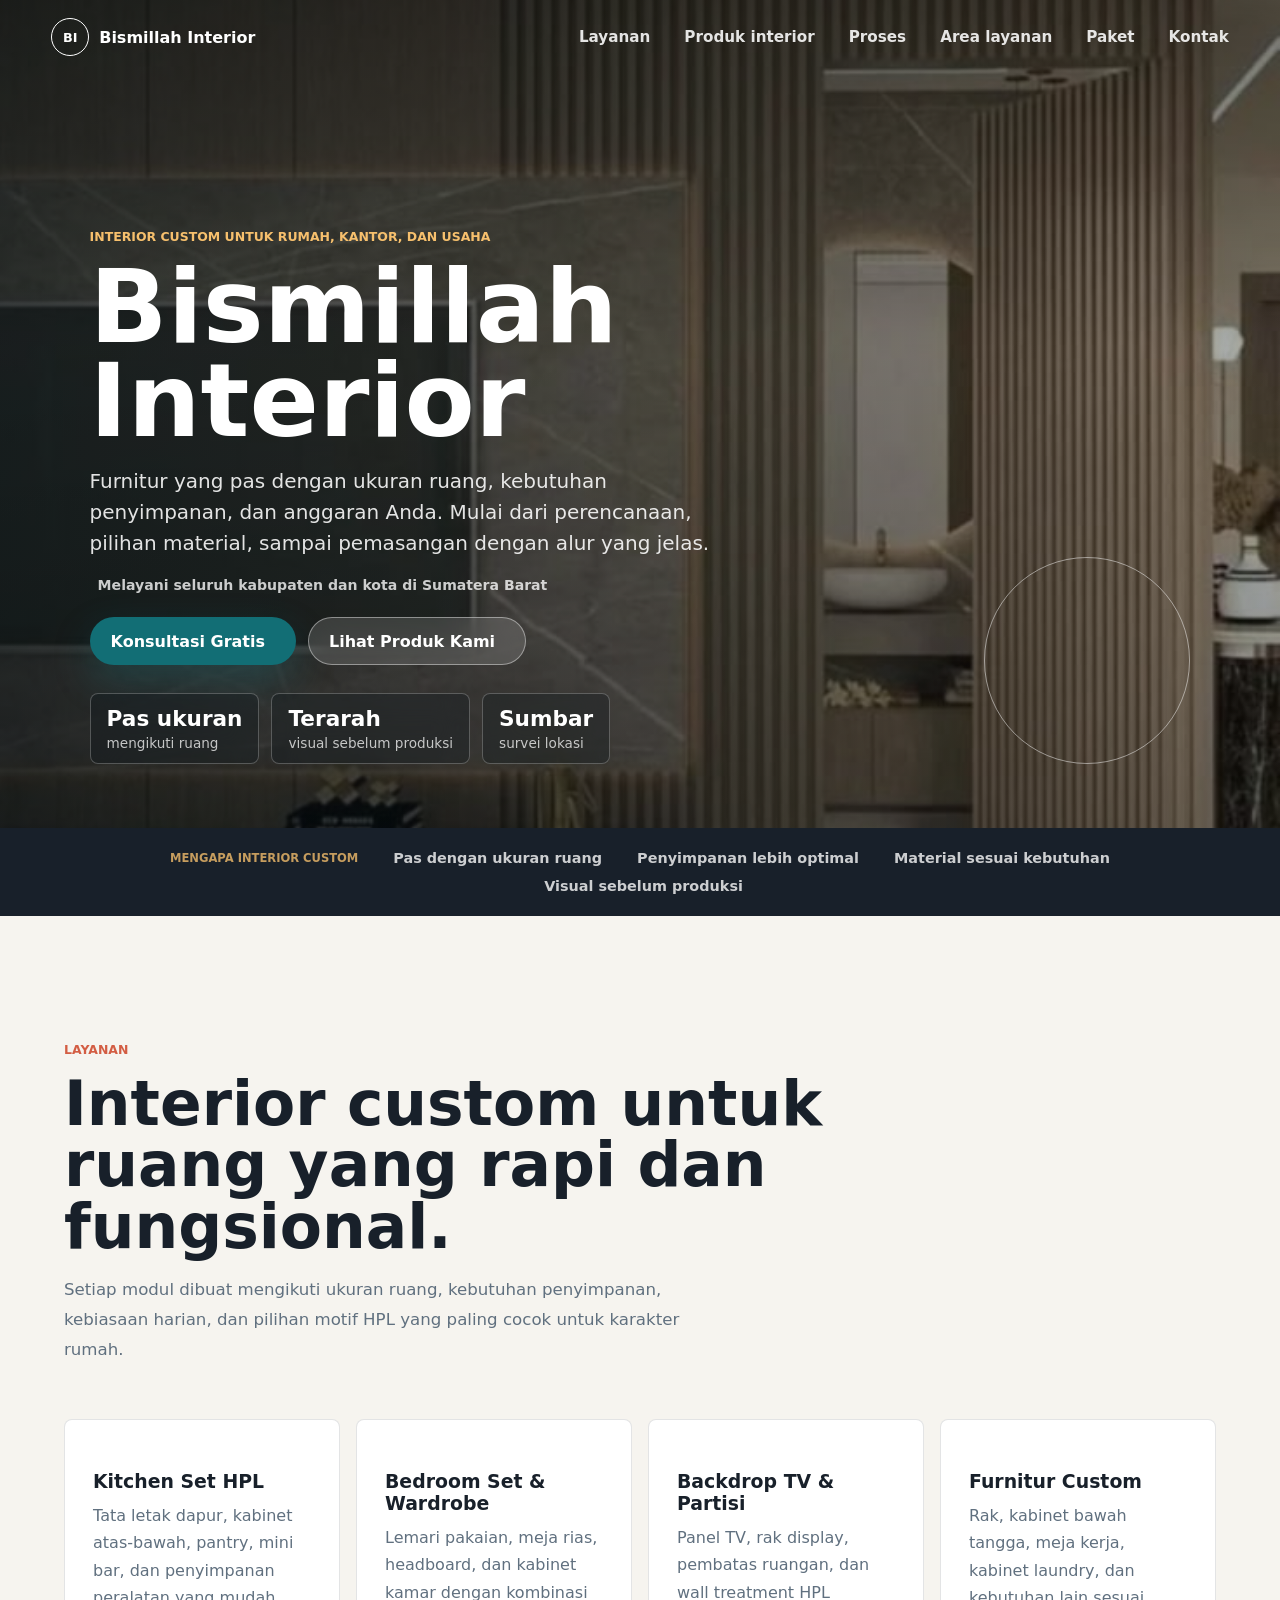
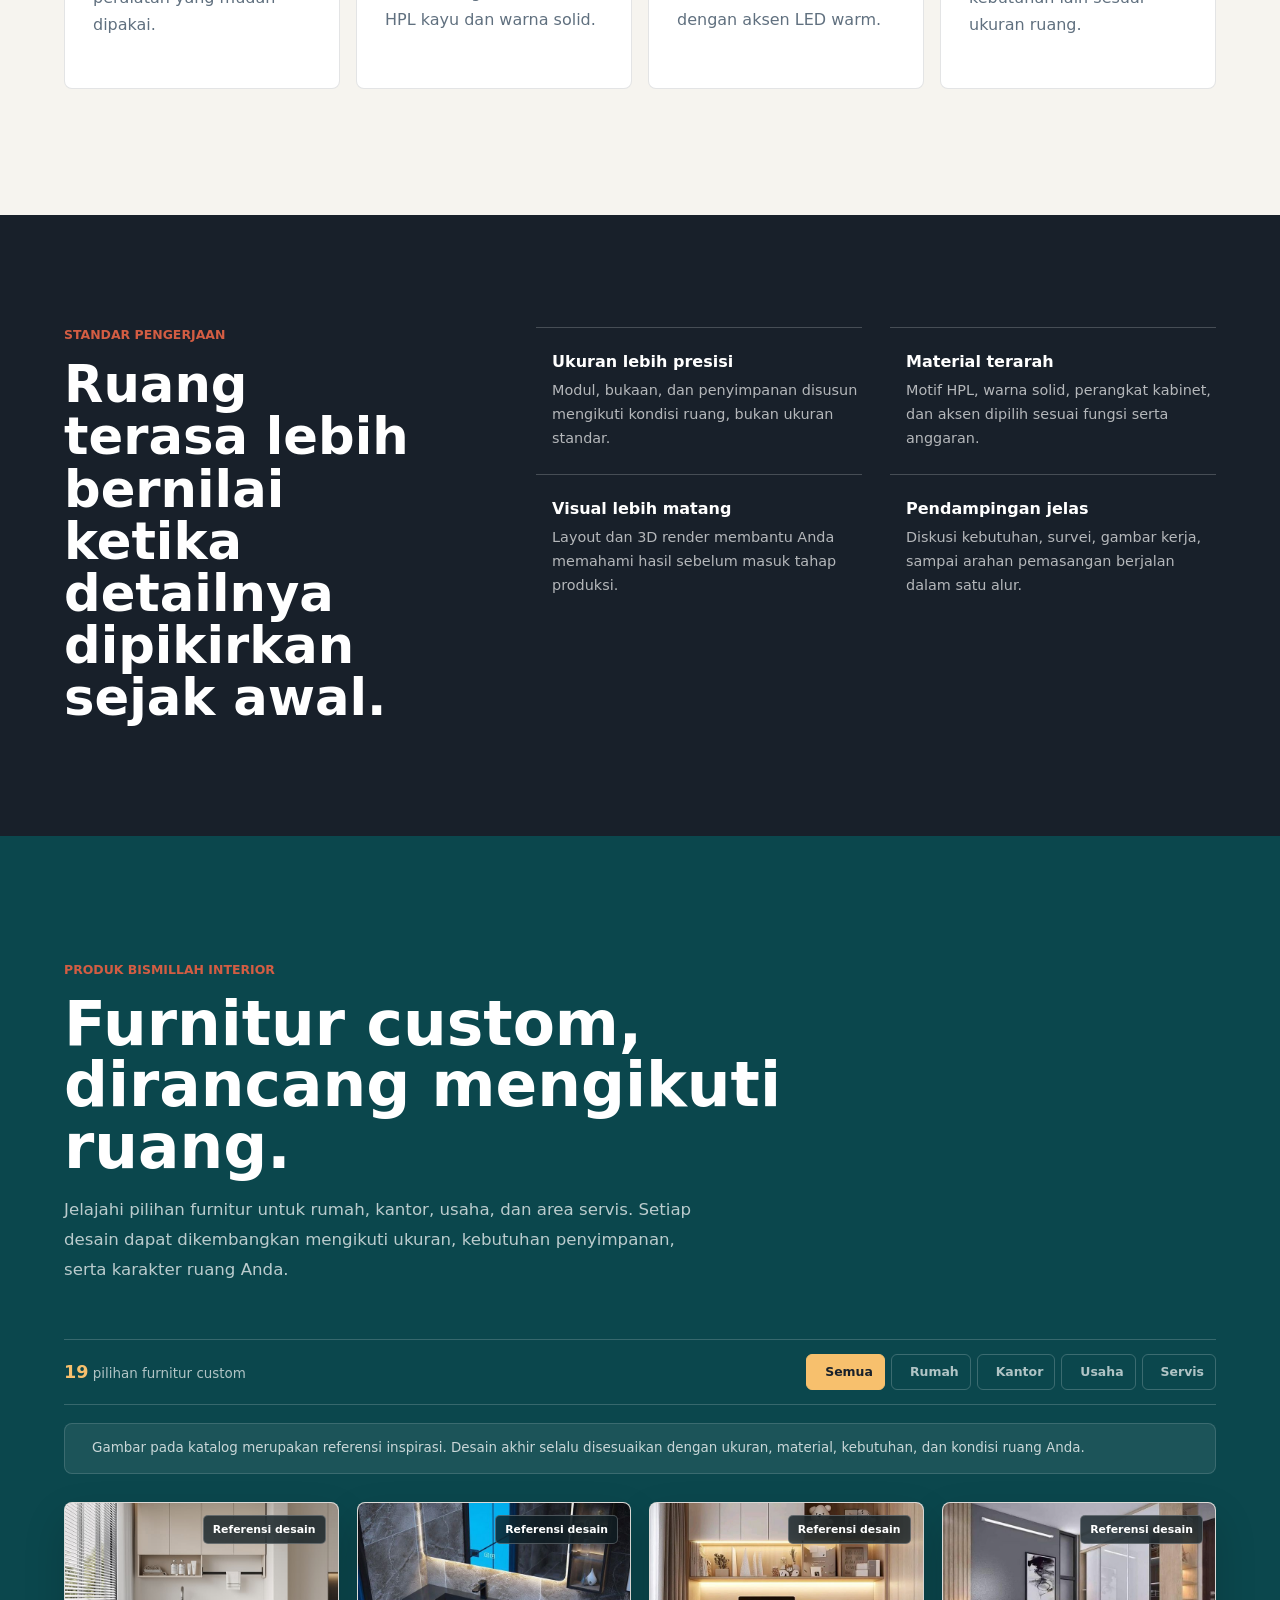
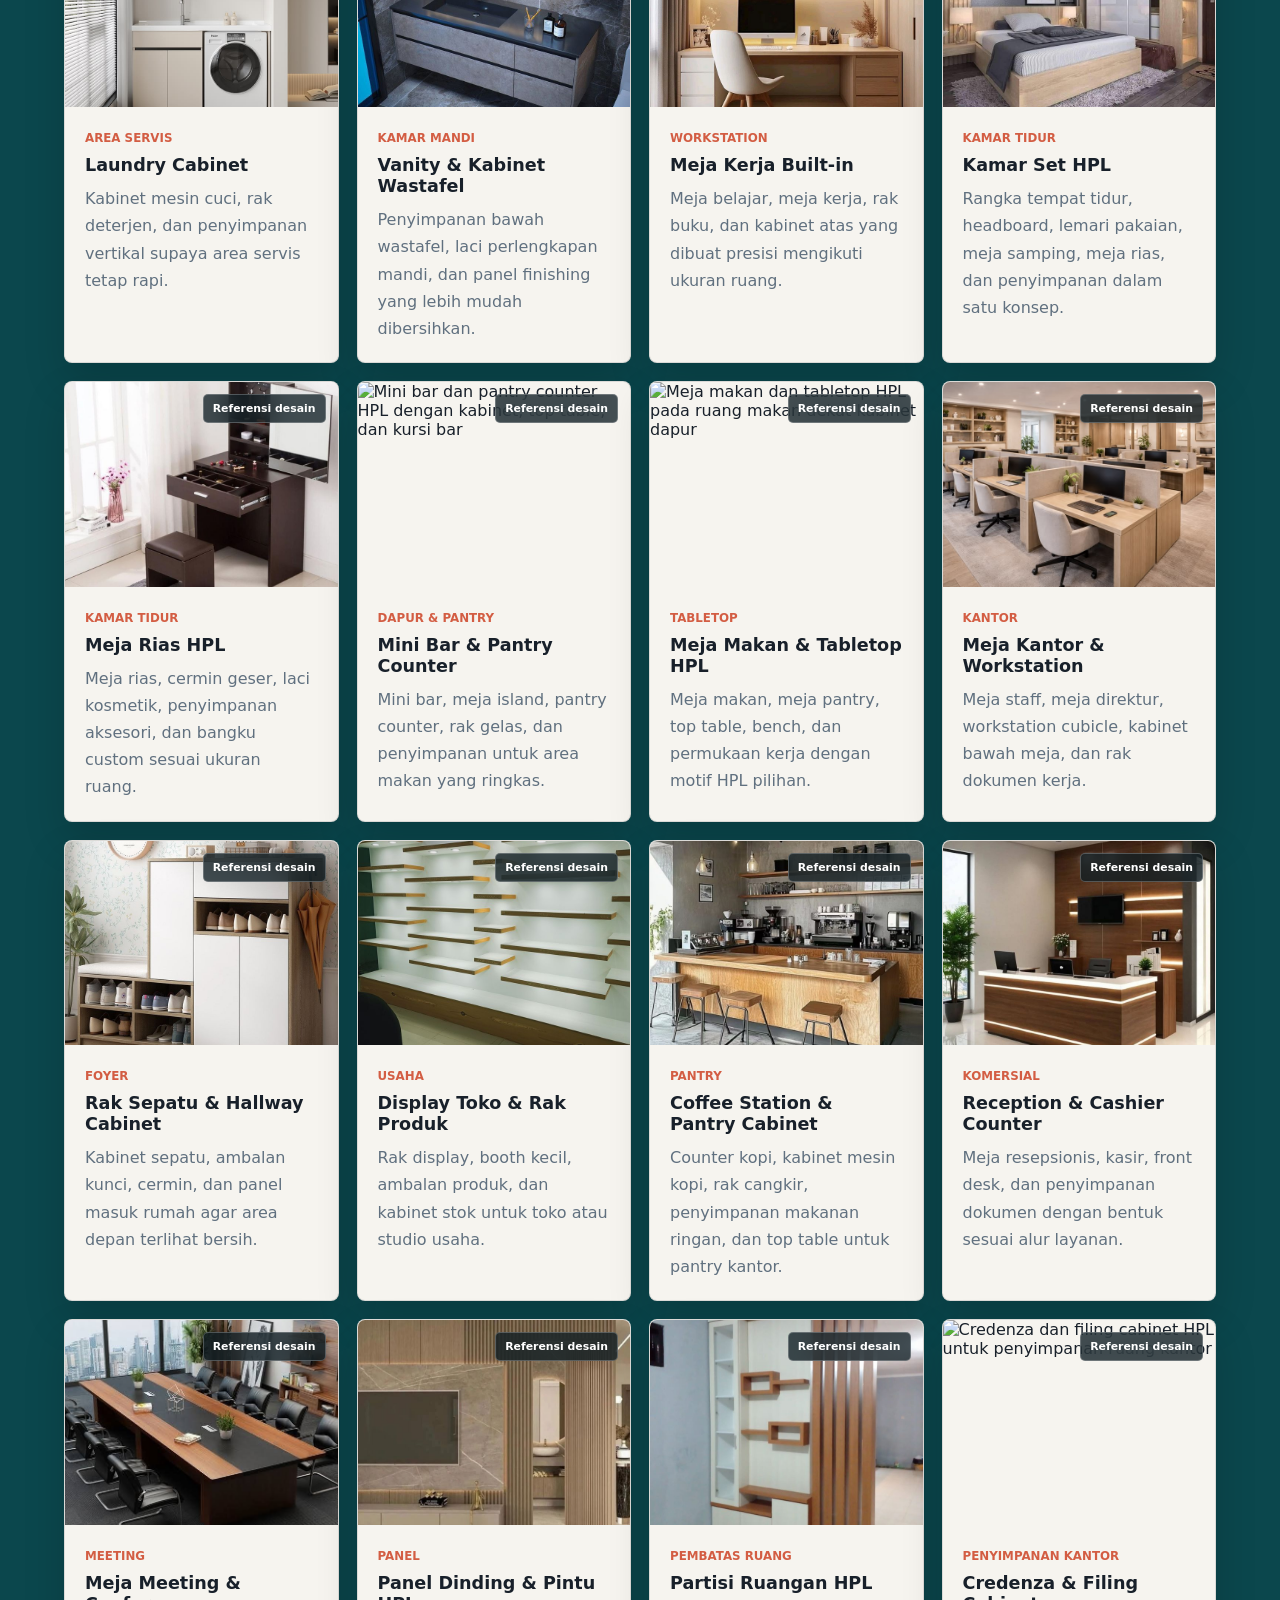
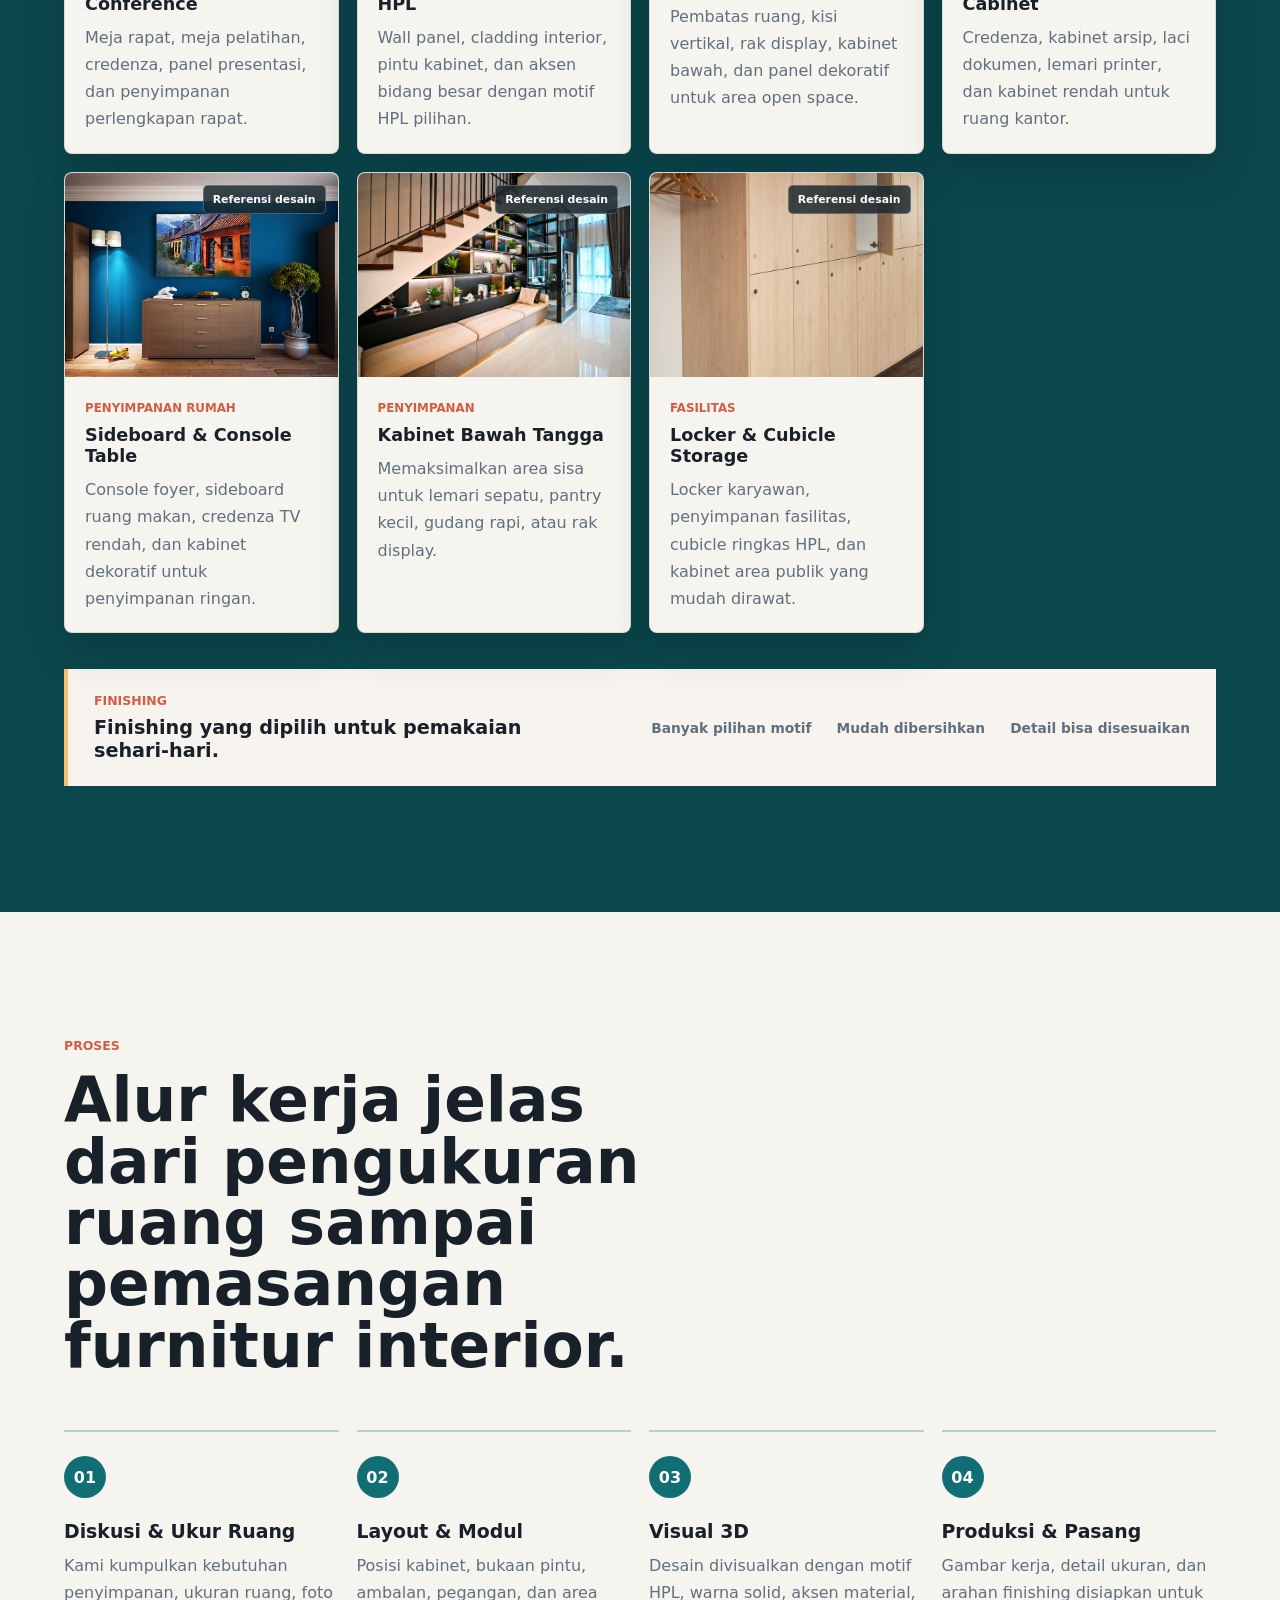
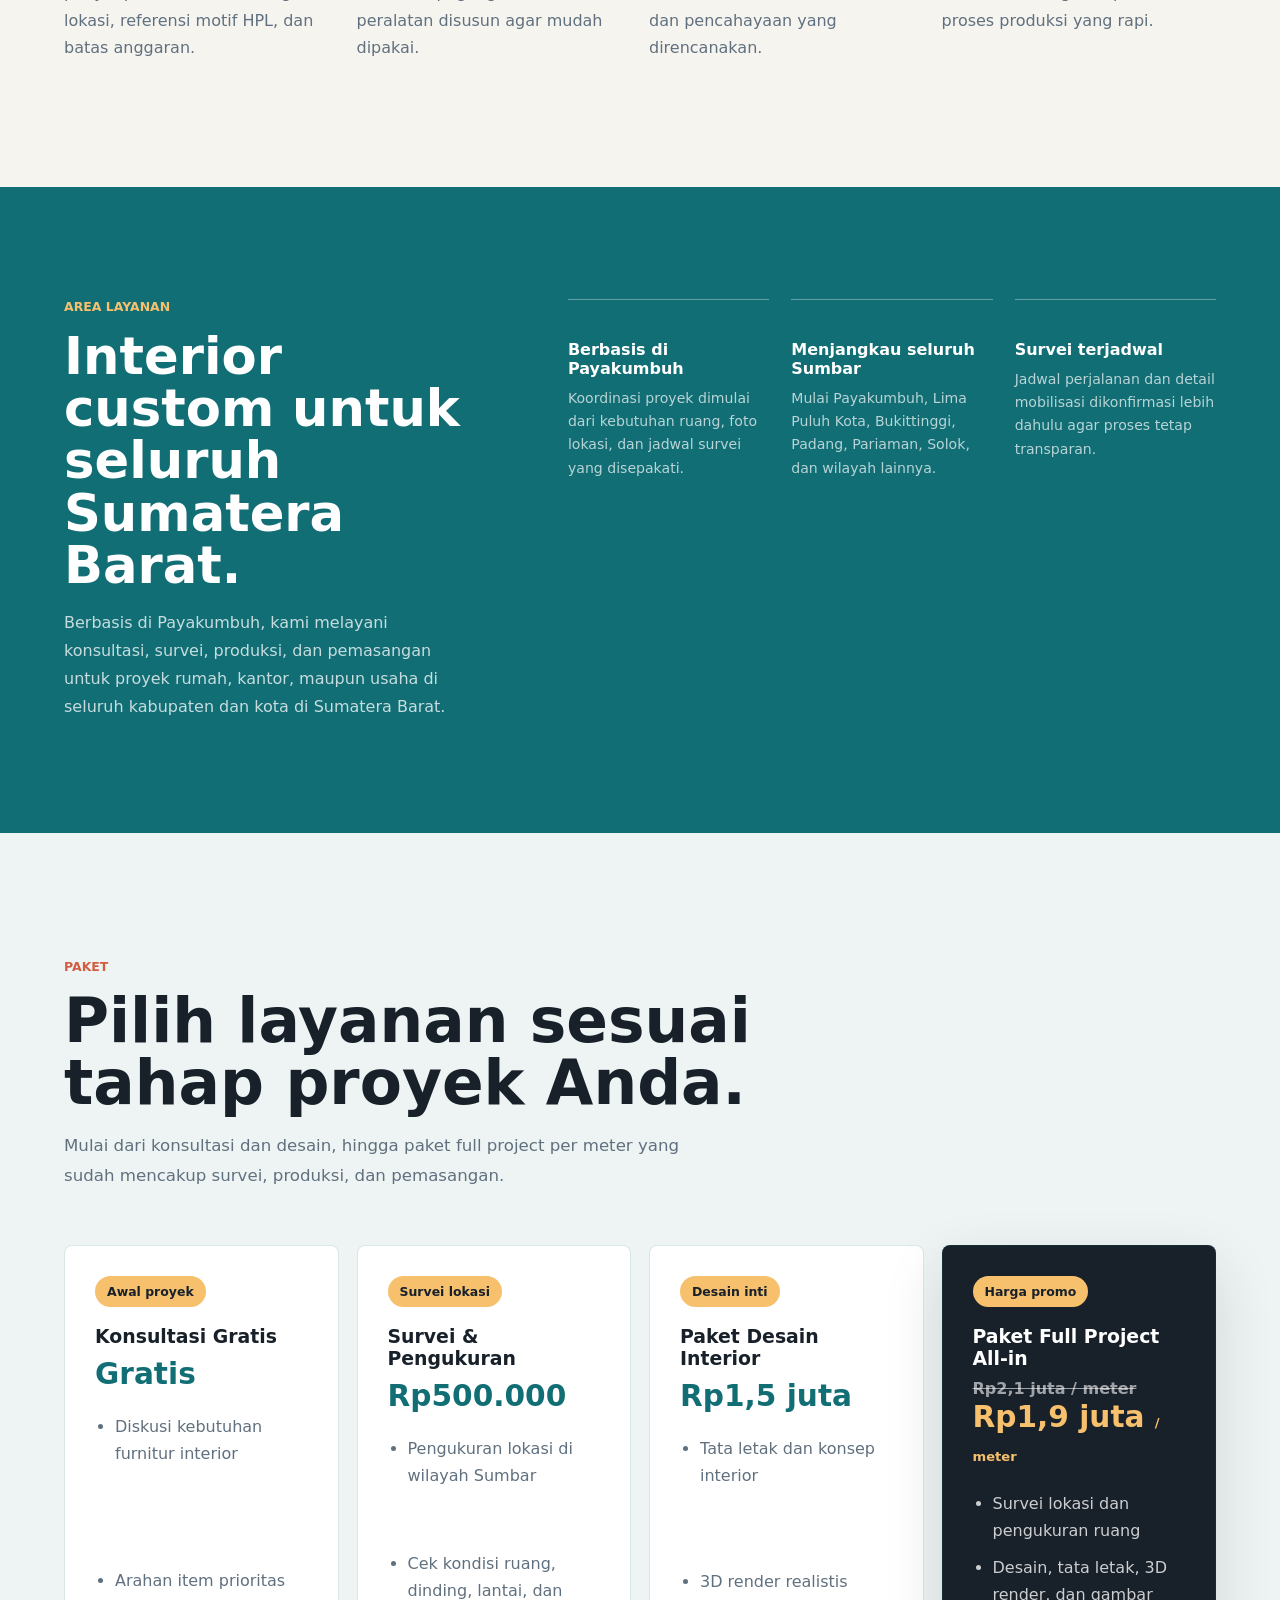
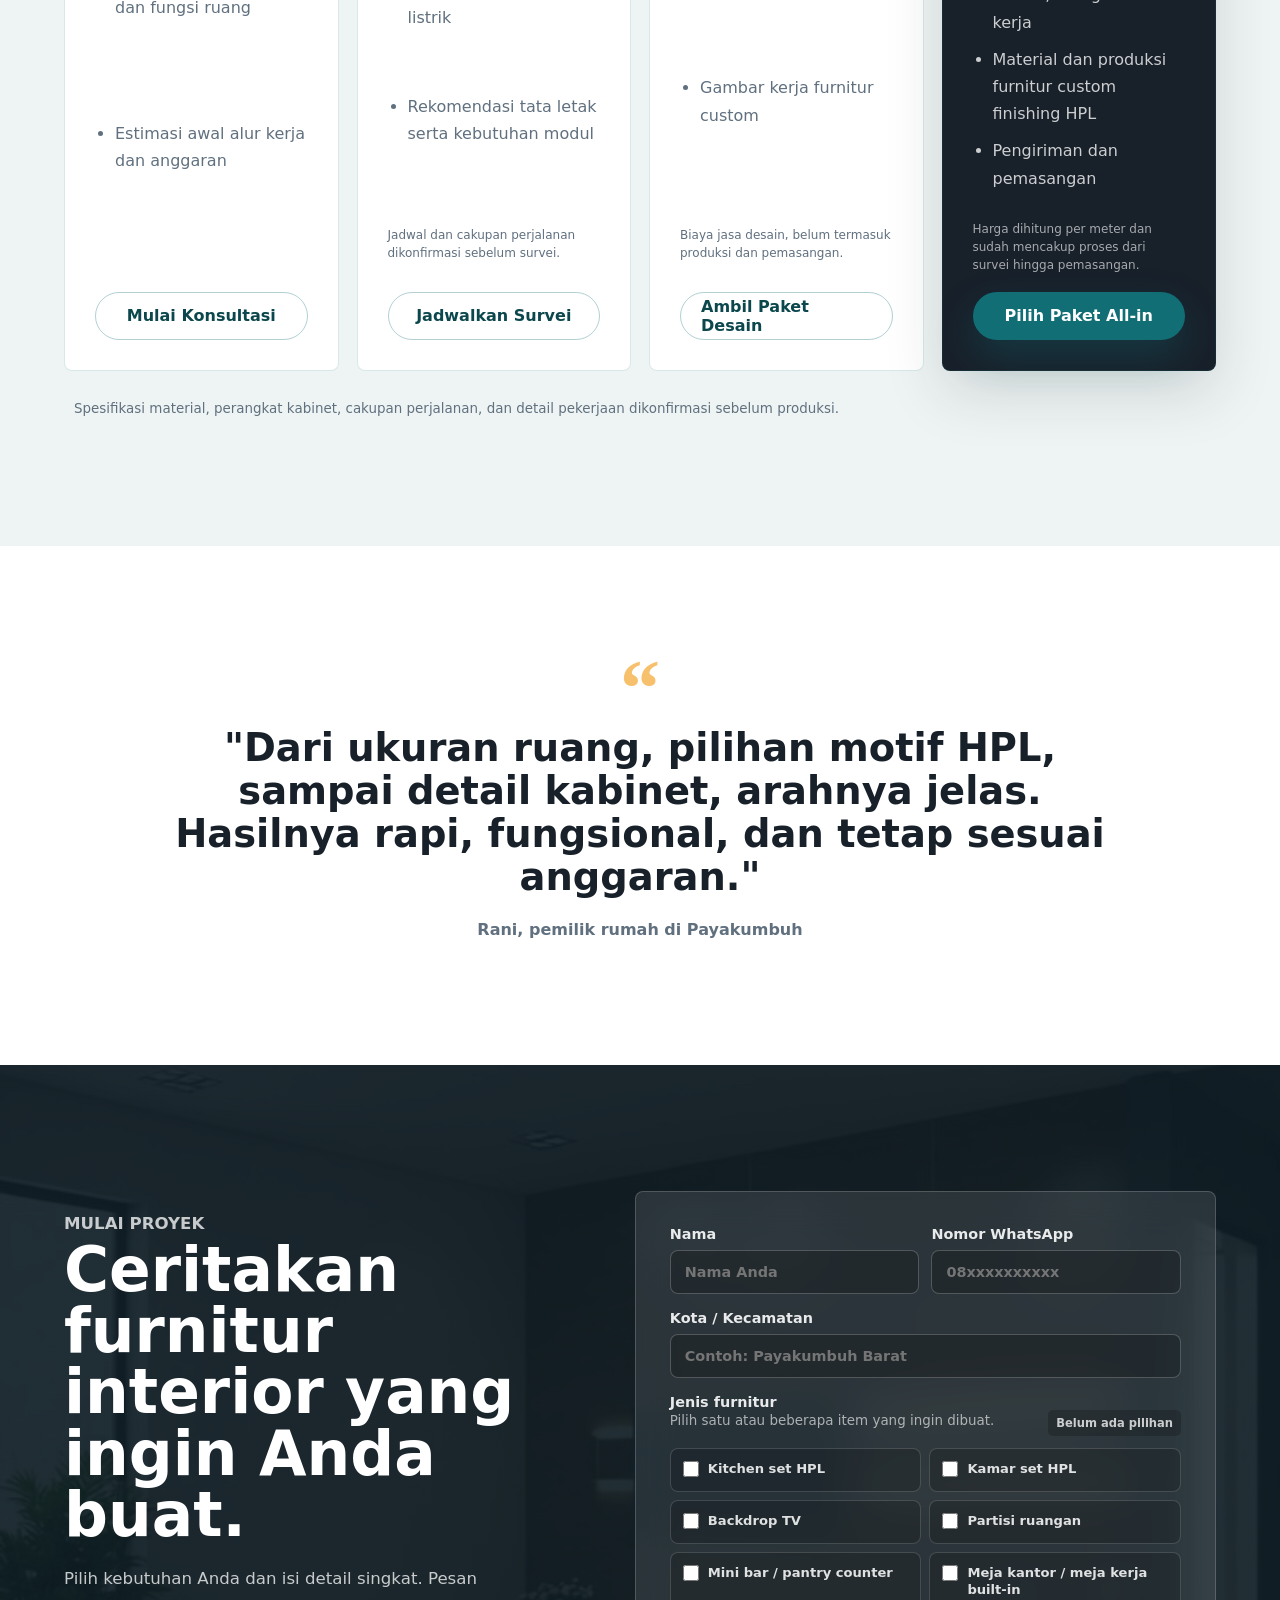
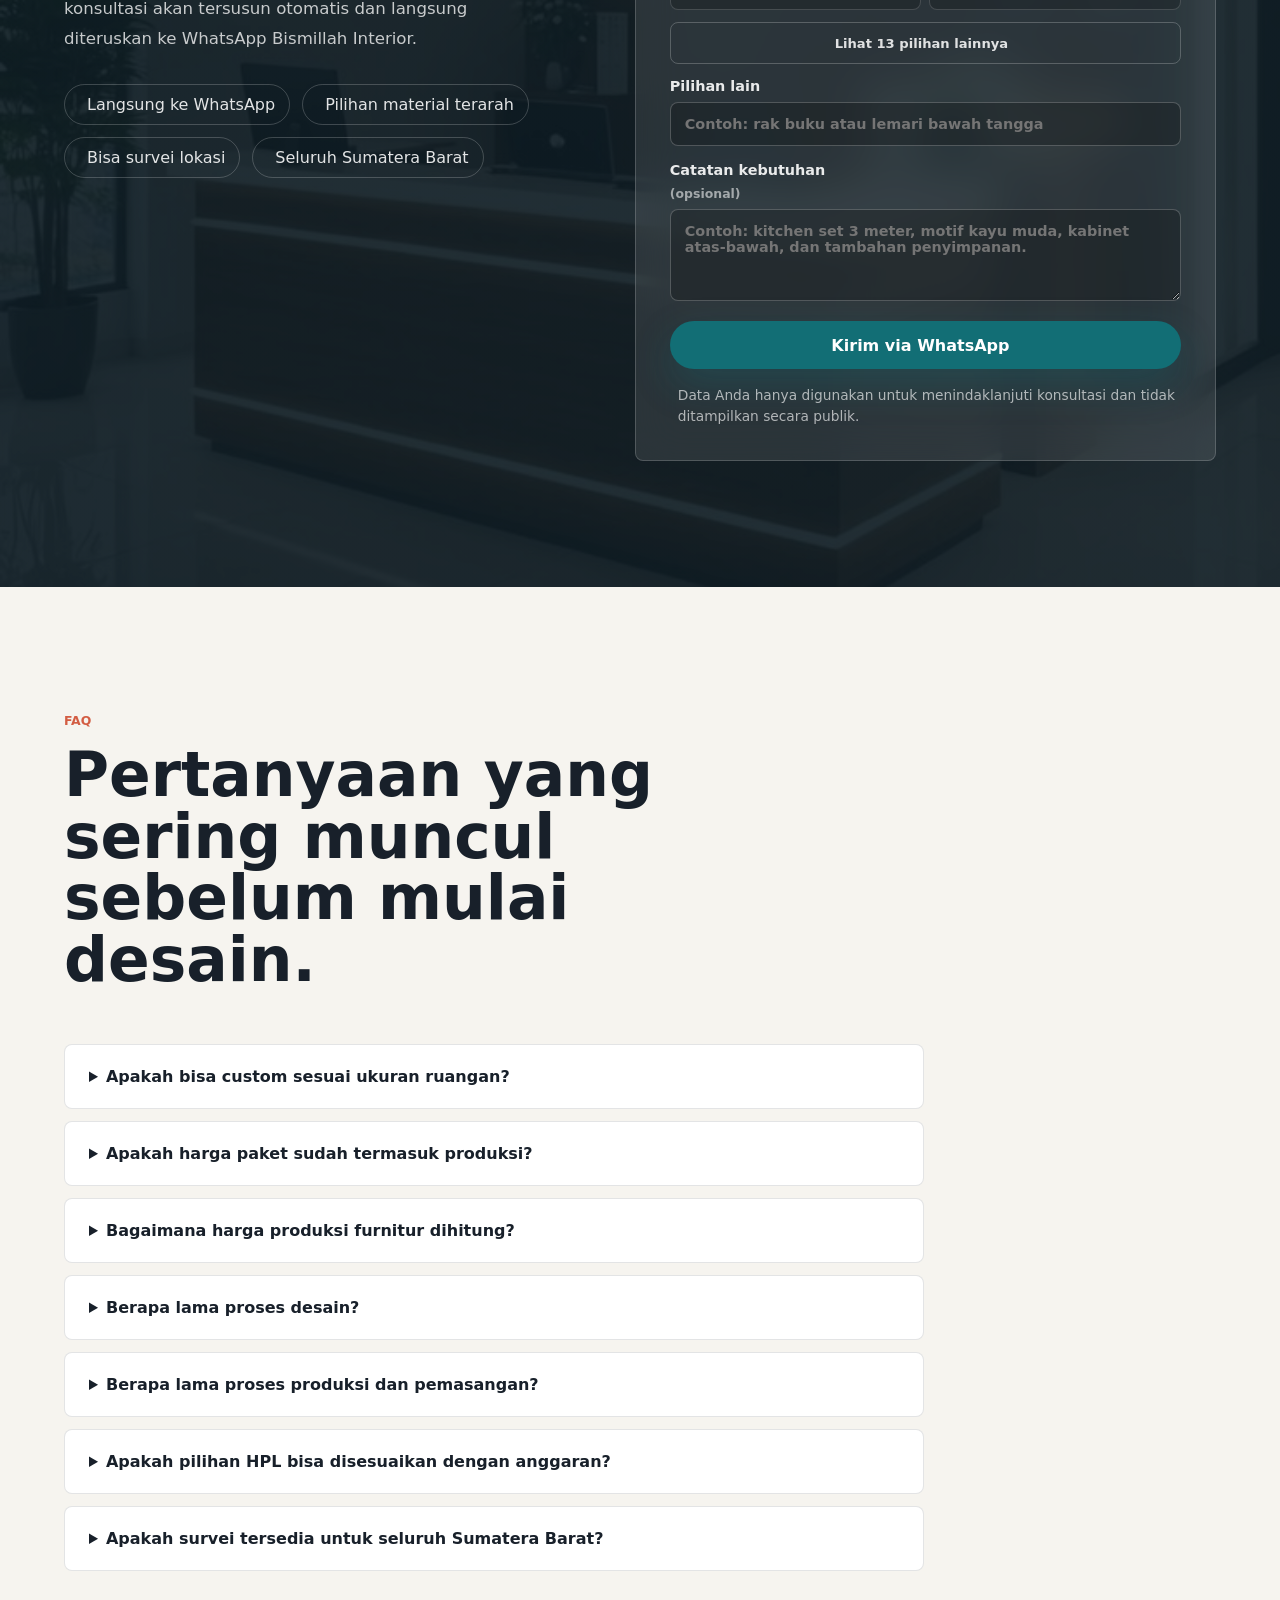
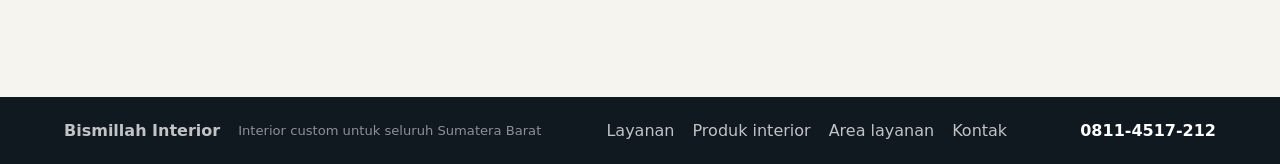
==== commit 753ee96a: "Add Dokploy deployment with SQLite admin" ====
--- a/index.html
+++ b/index.html
@@ -1,16 +1,88 @@
-<!doctype html>
+<!DOCTYPE html>
 <html lang="id">
   <head>
     <meta charset="UTF-8" />
     <meta name="viewport" content="width=device-width, initial-scale=1.0" />
     <meta
       name="description"
-      content="Bismillah Interior membantu membuat interior custom berbasis HPL untuk kitchen set, minibar, bedroom set, backdrop TV, partisi, laundry cabinet, vanity, meja kantor, display toko, dan furniture custom."
+      content="Jasa interior custom untuk seluruh Sumatera Barat. Kitchen set, kamar set, backdrop TV, partisi, kabinet, dan furnitur HPL sesuai ukuran serta anggaran."
     />
-    <title>Bismillah Interior | Jasa Desain Interior</title>
+    <meta name="robots" content="index, follow, max-image-preview:large" />
+    <meta name="theme-color" content="#18202a" />
+    <meta property="og:type" content="website" />
+    <meta property="og:locale" content="id_ID" />
+    <meta property="og:site_name" content="Bismillah Interior" />
+    <meta property="og:title" content="Jasa Interior Custom Sumatera Barat | Bismillah Interior" />
+    <meta
+      property="og:description"
+      content="Desain, produksi, dan pemasangan furnitur custom untuk rumah, kantor, dan usaha di seluruh Sumatera Barat."
+    />
+    <meta property="og:url" content="https://bismillahinterior.web.id/" />
+    <meta property="og:image" content="https://bismillahinterior.web.id/assets/images/kabinet-bawah-tangga-reference.jpg" />
+    <meta name="twitter:card" content="summary_large_image" />
+    <meta name="twitter:title" content="Jasa Interior Custom Sumatera Barat | Bismillah Interior" />
+    <meta
+      name="twitter:description"
+      content="Furnitur custom sesuai ukuran, fungsi, dan anggaran untuk seluruh Sumatera Barat."
+    />
+    <meta name="twitter:image" content="https://bismillahinterior.web.id/assets/images/kabinet-bawah-tangga-reference.jpg" />
+    <title>Jasa Interior Custom Sumatera Barat | Bismillah Interior</title>
+    <link rel="canonical" href="https://bismillahinterior.web.id/" />
     <link rel="preconnect" href="https://images.pexels.com" />
     <link rel="preconnect" href="https://unpkg.com" />
-    <link rel="stylesheet" href="styles.css?v=20260710-premium" />
+    <link rel="stylesheet" href="styles.css?v=20260710-final" />
+    <script type="application/ld+json">
+      {
+        "@context": "https://schema.org",
+        "@graph": [
+          {
+            "@type": "HomeAndConstructionBusiness",
+            "@id": "https://bismillahinterior.web.id/#business",
+            "name": "Bismillah Interior",
+            "url": "https://bismillahinterior.web.id/",
+            "image": "https://bismillahinterior.web.id/assets/images/kabinet-bawah-tangga-reference.jpg",
+            "description": "Jasa desain, produksi, dan pemasangan interior custom untuk rumah, kantor, dan usaha di Sumatera Barat.",
+            "telephone": "+62-811-4517-212",
+            "address": {
+              "@type": "PostalAddress",
+              "addressLocality": "Payakumbuh",
+              "addressRegion": "Sumatera Barat",
+              "addressCountry": "ID"
+            },
+            "areaServed": {
+              "@type": "AdministrativeArea",
+              "name": "Sumatera Barat"
+            },
+            "contactPoint": {
+              "@type": "ContactPoint",
+              "telephone": "+62-811-4517-212",
+              "contactType": "customer service",
+              "availableLanguage": "Indonesian",
+              "areaServed": "ID-SB"
+            }
+          },
+          {
+            "@type": "WebSite",
+            "@id": "https://bismillahinterior.web.id/#website",
+            "url": "https://bismillahinterior.web.id/",
+            "name": "Bismillah Interior",
+            "inLanguage": "id-ID",
+            "publisher": { "@id": "https://bismillahinterior.web.id/#business" }
+          },
+          {
+            "@type": "Service",
+            "@id": "https://bismillahinterior.web.id/#interior-custom",
+            "name": "Jasa Interior Custom Sumatera Barat",
+            "serviceType": "Desain, produksi, dan pemasangan furnitur custom finishing HPL",
+            "provider": { "@id": "https://bismillahinterior.web.id/#business" },
+            "areaServed": {
+              "@type": "AdministrativeArea",
+              "name": "Sumatera Barat"
+            }
+          }
+        ]
+      }
+    </script>
   </head>
   <body>
     <header class="site-header" data-header>
@@ -27,6 +99,7 @@
         <a href="#layanan">Layanan</a>
         <a href="#produk-hpl">Produk interior</a>
         <a href="#proses">Proses</a>
+        <a href="#area-layanan">Area layanan</a>
         <a href="#paket">Paket</a>
         <a href="#kontak">Kontak</a>
       </nav>
@@ -36,13 +109,13 @@
       <section class="hero" id="home" aria-labelledby="hero-title">
         <div class="hero-overlay"></div>
         <div class="hero-content">
-          <p class="eyebrow">Spesialis interior custom finishing HPL</p>
+          <p class="eyebrow">Interior custom untuk rumah, kantor, dan usaha</p>
           <h1 id="hero-title">Bismillah Interior</h1>
           <p class="hero-copy">
-            Interior custom yang menyatukan fungsi, proporsi, dan karakter ruang. Dari kitchen set sampai
-            furniture kantor, setiap detail dirancang rapi dengan finishing HPL yang mudah disesuaikan.
+            Furnitur yang pas dengan ukuran ruang, kebutuhan penyimpanan, dan anggaran Anda. Mulai dari
+            perencanaan, pilihan material, sampai pemasangan dengan alur yang jelas.
           </p>
-          <p class="hero-location"><i data-lucide="map-pin"></i> Melayani Payakumbuh dan wilayah Sumatera Barat</p>
+          <p class="hero-location"><i data-lucide="map-pin"></i> Melayani seluruh kabupaten dan kota di Sumatera Barat</p>
           <div class="hero-actions">
             <a class="btn btn-primary" href="#kontak">
               <span>Konsultasi Gratis</span>
@@ -53,34 +126,29 @@
               <i data-lucide="boxes"></i>
             </a>
           </div>
-          <dl class="hero-stats" aria-label="Ringkasan layanan">
-            <div>
-              <dt>Custom</dt>
-              <dd>sesuai ukuran</dd>
-            </div>
-            <div>
-              <dt>HPL</dt>
-              <dd>motif pilihan</dd>
+          <dl class="hero-stats">
+            <div>
+              <dt>Pas ukuran</dt>
+              <dd>mengikuti ruang</dd>
+            </div>
+            <div>
+              <dt>Terarah</dt>
+              <dd>visual sebelum produksi</dd>
             </div>
             <div>
               <dt>Sumbar</dt>
-              <dd>survey lokasi</dd>
+              <dd>survei lokasi</dd>
             </div>
           </dl>
         </div>
       </section>
 
-      <section class="trust-band" aria-label="Jenis proyek">
-        <span class="trust-band__label">Ruang yang kami garap</span>
-        <span>Kitchen Set HPL</span>
-        <span>Bedroom Set</span>
-        <span>Backdrop TV</span>
-        <span>Partisi Ruangan</span>
-        <span>Custom Cabinet</span>
-        <span>Mini Bar</span>
-        <span>Meja Kantor</span>
-        <span>Laundry Cabinet</span>
-        <span>Display Toko</span>
+      <section class="trust-band" aria-label="Keunggulan interior custom">
+        <span class="trust-band__label">Mengapa interior custom</span>
+        <span><i data-lucide="check"></i> Pas dengan ukuran ruang</span>
+        <span><i data-lucide="check"></i> Penyimpanan lebih optimal</span>
+        <span><i data-lucide="check"></i> Material sesuai kebutuhan</span>
+        <span><i data-lucide="check"></i> Visual sebelum produksi</span>
       </section>
 
       <section class="section intro-section" id="layanan">
@@ -88,7 +156,7 @@
           <p class="eyebrow">Layanan</p>
           <h2>Interior custom untuk ruang yang rapi dan fungsional.</h2>
           <p>
-            Setiap modul dibuat mengikuti ukuran ruang, kebutuhan storage, kebiasaan harian, dan pilihan
+            Setiap modul dibuat mengikuti ukuran ruang, kebutuhan penyimpanan, kebiasaan harian, dan pilihan
             motif HPL yang paling cocok untuk karakter rumah.
           </p>
         </div>
@@ -97,22 +165,22 @@
           <article class="service-card">
             <i data-lucide="layout-dashboard"></i>
             <h3>Kitchen Set HPL</h3>
-            <p>Layout dapur, kabinet atas-bawah, pantry, mini bar, dan storage appliance yang mudah dipakai.</p>
+            <p>Tata letak dapur, kabinet atas-bawah, pantry, mini bar, dan penyimpanan peralatan yang mudah dipakai.</p>
           </article>
           <article class="service-card">
             <i data-lucide="paintbrush"></i>
-            <h3>Bedroom Set & Wardrobe</h3>
+            <h3>Bedroom Set &amp; Wardrobe</h3>
             <p>Lemari pakaian, meja rias, headboard, dan kabinet kamar dengan kombinasi HPL kayu dan warna solid.</p>
           </article>
           <article class="service-card">
             <i data-lucide="box"></i>
-            <h3>Backdrop TV & Partisi</h3>
+            <h3>Backdrop TV &amp; Partisi</h3>
             <p>Panel TV, rak display, pembatas ruangan, dan wall treatment HPL dengan aksen LED warm.</p>
           </article>
           <article class="service-card">
             <i data-lucide="ruler"></i>
-            <h3>Furniture Custom</h3>
-            <p>Rak, kabinet bawah tangga, meja kerja, storage laundry, dan kebutuhan custom lain sesuai ukuran ruang.</p>
+            <h3>Furnitur Custom</h3>
+            <p>Rak, kabinet bawah tangga, meja kerja, kabinet laundry, dan kebutuhan lain sesuai ukuran ruang.</p>
           </article>
         </div>
       </section>
@@ -127,14 +195,14 @@
             <i data-lucide="scan-line"></i>
             <div>
               <h3>Ukuran lebih presisi</h3>
-              <p>Modul, bukaan, dan storage disusun mengikuti kondisi ruang, bukan ukuran template.</p>
+              <p>Modul, bukaan, dan penyimpanan disusun mengikuti kondisi ruang, bukan ukuran standar.</p>
             </div>
           </article>
           <article>
             <i data-lucide="layers-3"></i>
             <div>
               <h3>Material terarah</h3>
-              <p>Motif HPL, warna solid, hardware, dan aksen dipilih sesuai fungsi serta budget.</p>
+              <p>Motif HPL, warna solid, perangkat kabinet, dan aksen dipilih sesuai fungsi serta anggaran.</p>
             </div>
           </article>
           <article>
@@ -148,7 +216,7 @@
             <i data-lucide="handshake"></i>
             <div>
               <h3>Pendampingan jelas</h3>
-              <p>Brief, survey, gambar kerja, sampai arahan pemasangan berjalan dalam satu alur.</p>
+              <p>Diskusi kebutuhan, survei, gambar kerja, sampai arahan pemasangan berjalan dalam satu alur.</p>
             </div>
           </article>
         </div>
@@ -157,15 +225,15 @@
       <section class="section product-section" id="produk-hpl">
         <div class="section-heading">
           <p class="eyebrow">Produk Bismillah Interior</p>
-          <h2>Satu material, banyak kemungkinan.</h2>
+          <h2>Furnitur custom, dirancang mengikuti ruang.</h2>
           <p>
-            Jelajahi pilihan furniture untuk rumah, kantor, usaha, dan area servis. Semua dapat dikembangkan
-            mengikuti ukuran, kebutuhan storage, serta karakter ruang Anda.
+            Jelajahi pilihan furnitur untuk rumah, kantor, usaha, dan area servis. Setiap desain dapat dikembangkan
+            mengikuti ukuran, kebutuhan penyimpanan, serta karakter ruang Anda.
           </p>
         </div>
 
         <div class="product-toolbar">
-          <p class="product-count" data-product-count aria-live="polite"><strong>19</strong> pilihan furniture custom</p>
+          <p class="product-count" data-product-count aria-live="polite"><strong>19</strong> pilihan furnitur custom</p>
           <div class="product-filters" role="group" aria-label="Filter produk">
             <button class="filter-button is-active" type="button" data-product-filter="all" aria-pressed="true">
               <i data-lucide="grid-2x2"></i><span>Semua</span>
@@ -185,17 +253,25 @@
           </div>
         </div>
 
+        <div class="reference-notice" role="note">
+          <i data-lucide="info"></i>
+          <p>
+            Gambar pada katalog merupakan referensi inspirasi. Desain akhir selalu disesuaikan dengan ukuran,
+            material, kebutuhan, dan kondisi ruang Anda.
+          </p>
+        </div>
+
         <div class="product-grid">
           <article class="product-card" data-category="service">
             <img
               src="assets/images/laundry-cabinet-hpl.jpg"
-              alt="Laundry cabinet HPL dengan mesin cuci, wastafel, kabinet atas, dan storage tertutup"
+              alt="Laundry cabinet HPL dengan mesin cuci, wastafel, kabinet atas, dan penyimpanan tertutup"
               loading="lazy"
             />
             <div>
               <span>Area Servis</span>
               <h3>Laundry Cabinet</h3>
-              <p>Kabinet mesin cuci, rak deterjen, dan storage vertikal supaya area servis tetap rapi.</p>
+              <p>Kabinet mesin cuci, rak deterjen, dan penyimpanan vertikal supaya area servis tetap rapi.</p>
             </div>
           </article>
           <article class="product-card" data-category="service home">
@@ -206,8 +282,8 @@
             />
             <div>
               <span>Kamar Mandi</span>
-              <h3>Vanity & Kabinet Wastafel</h3>
-              <p>Storage bawah wastafel, laci toiletries, dan panel finishing yang lebih mudah dibersihkan.</p>
+              <h3>Vanity &amp; Kabinet Wastafel</h3>
+              <p>Penyimpanan bawah wastafel, laci perlengkapan mandi, dan panel finishing yang lebih mudah dibersihkan.</p>
             </div>
           </article>
           <article class="product-card" data-category="home office">
@@ -231,7 +307,7 @@
             <div>
               <span>Kamar Tidur</span>
               <h3>Kamar Set HPL</h3>
-              <p>Bed frame, headboard, wardrobe, meja samping, meja rias, dan storage kamar yang dibuat satu konsep.</p>
+              <p>Rangka tempat tidur, headboard, lemari pakaian, meja samping, meja rias, dan penyimpanan dalam satu konsep.</p>
             </div>
           </article>
           <article class="product-card" data-category="home">
@@ -243,7 +319,7 @@
             <div>
               <span>Kamar Tidur</span>
               <h3>Meja Rias HPL</h3>
-              <p>Meja rias, cermin geser, laci kosmetik, storage aksesoris, dan stool custom sesuai ukuran ruang.</p>
+              <p>Meja rias, cermin geser, laci kosmetik, penyimpanan aksesori, dan bangku custom sesuai ukuran ruang.</p>
             </div>
           </article>
           <article class="product-card" data-category="home business">
@@ -254,9 +330,9 @@
               referrerpolicy="no-referrer"
             />
             <div>
-              <span>Dapur & Pantry</span>
-              <h3>Mini Bar & Pantry Counter</h3>
-              <p>Mini bar, meja island, pantry counter, rak gelas, dan storage kecil untuk area makan compact.</p>
+              <span>Dapur &amp; Pantry</span>
+              <h3>Mini Bar &amp; Pantry Counter</h3>
+              <p>Mini bar, meja island, pantry counter, rak gelas, dan penyimpanan untuk area makan yang ringkas.</p>
             </div>
           </article>
           <article class="product-card" data-category="home business">
@@ -268,7 +344,7 @@
             />
             <div>
               <span>Tabletop</span>
-              <h3>Meja Makan & Tabletop HPL</h3>
+              <h3>Meja Makan &amp; Tabletop HPL</h3>
               <p>Meja makan, meja pantry, top table, bench, dan permukaan kerja dengan motif HPL pilihan.</p>
             </div>
           </article>
@@ -280,7 +356,7 @@
             />
             <div>
               <span>Kantor</span>
-              <h3>Meja Kantor & Workstation</h3>
+              <h3>Meja Kantor &amp; Workstation</h3>
               <p>Meja staff, meja direktur, workstation cubicle, kabinet bawah meja, dan rak dokumen kerja.</p>
             </div>
           </article>
@@ -292,7 +368,7 @@
             />
             <div>
               <span>Foyer</span>
-              <h3>Rak Sepatu & Hallway Cabinet</h3>
+              <h3>Rak Sepatu &amp; Hallway Cabinet</h3>
               <p>Kabinet sepatu, ambalan kunci, cermin, dan panel masuk rumah agar area depan terlihat bersih.</p>
             </div>
           </article>
@@ -304,7 +380,7 @@
             />
             <div>
               <span>Usaha</span>
-              <h3>Display Toko & Rak Produk</h3>
+              <h3>Display Toko &amp; Rak Produk</h3>
               <p>Rak display, booth kecil, ambalan produk, dan kabinet stok untuk toko atau studio usaha.</p>
             </div>
           </article>
@@ -316,8 +392,8 @@
             />
             <div>
               <span>Pantry</span>
-              <h3>Coffee Station & Pantry Cabinet</h3>
-              <p>Counter kopi, kabinet mesin kopi, rak cup, storage snack, dan top table untuk pantry kantor.</p>
+              <h3>Coffee Station &amp; Pantry Cabinet</h3>
+              <p>Counter kopi, kabinet mesin kopi, rak cangkir, penyimpanan makanan ringan, dan top table untuk pantry kantor.</p>
             </div>
           </article>
           <article class="product-card" data-category="business">
@@ -328,8 +404,8 @@
             />
             <div>
               <span>Komersial</span>
-              <h3>Reception & Cashier Counter</h3>
-              <p>Meja resepsionis, kasir, front desk, dan storage dokumen dengan bentuk sesuai alur layanan.</p>
+              <h3>Reception &amp; Cashier Counter</h3>
+              <p>Meja resepsionis, kasir, front desk, dan penyimpanan dokumen dengan bentuk sesuai alur layanan.</p>
             </div>
           </article>
           <article class="product-card" data-category="office">
@@ -340,8 +416,8 @@
             />
             <div>
               <span>Meeting</span>
-              <h3>Meja Meeting & Conference</h3>
-              <p>Meja meeting, meja training, credenza ruang rapat, panel presentasi, dan storage alat meeting.</p>
+              <h3>Meja Meeting &amp; Conference</h3>
+              <p>Meja rapat, meja pelatihan, credenza, panel presentasi, dan penyimpanan perlengkapan rapat.</p>
             </div>
           </article>
           <article class="product-card" data-category="home business">
@@ -352,7 +428,7 @@
             />
             <div>
               <span>Panel</span>
-              <h3>Panel Dinding & Pintu HPL</h3>
+              <h3>Panel Dinding &amp; Pintu HPL</h3>
               <p>Wall panel, cladding interior, pintu kabinet, dan aksen bidang besar dengan motif HPL pilihan.</p>
             </div>
           </article>
@@ -376,31 +452,31 @@
               referrerpolicy="no-referrer"
             />
             <div>
-              <span>Storage Kantor</span>
-              <h3>Credenza & Filing Cabinet</h3>
-              <p>Credenza, kabinet arsip, laci dokumen, lemari printer, dan storage rendah untuk ruang kantor.</p>
+              <span>Penyimpanan Kantor</span>
+              <h3>Credenza &amp; Filing Cabinet</h3>
+              <p>Credenza, kabinet arsip, laci dokumen, lemari printer, dan kabinet rendah untuk ruang kantor.</p>
             </div>
           </article>
           <article class="product-card" data-category="home business">
             <img
-              src="assets/images/sideboard-console-table-hpl.jpg"
+              src="assets/images/sideboard-console-reference.jpg"
               alt="Sideboard dan console table HPL kombinasi putih dan motif kayu dengan rak display"
               loading="lazy"
             />
             <div>
-              <span>Storage Rumah</span>
-              <h3>Sideboard & Console Table</h3>
-              <p>Console foyer, sideboard ruang makan, credenza TV rendah, dan kabinet dekoratif untuk storage ringan.</p>
+              <span>Penyimpanan Rumah</span>
+              <h3>Sideboard &amp; Console Table</h3>
+              <p>Console foyer, sideboard ruang makan, credenza TV rendah, dan kabinet dekoratif untuk penyimpanan ringan.</p>
             </div>
           </article>
           <article class="product-card" data-category="home">
             <img
-              src="assets/images/kabinet-bawah-tangga-hpl.jpg"
+              src="assets/images/kabinet-bawah-tangga-reference.jpg"
               alt="Kabinet bawah tangga HPL motif kayu dengan rak display dan lampu LED"
               loading="lazy"
             />
             <div>
-              <span>Storage</span>
+              <span>Penyimpanan</span>
               <h3>Kabinet Bawah Tangga</h3>
               <p>Memaksimalkan area sisa untuk lemari sepatu, pantry kecil, gudang rapi, atau rak display.</p>
             </div>
@@ -413,8 +489,8 @@
             />
             <div>
               <span>Fasilitas</span>
-              <h3>Locker & Cubicle Storage</h3>
-              <p>Locker karyawan, storage fasilitas, cubicle compact HPL, dan kabinet area publik yang mudah dirawat.</p>
+              <h3>Locker &amp; Cubicle Storage</h3>
+              <p>Locker karyawan, penyimpanan fasilitas, cubicle ringkas HPL, dan kabinet area publik yang mudah dirawat.</p>
             </div>
           </article>
         </div>
@@ -422,7 +498,7 @@
         <div class="material-guide">
           <div>
             <p class="eyebrow">Finishing</p>
-            <h3>HPL yang dipilih untuk hidup sehari-hari.</h3>
+            <h3>Finishing yang dipilih untuk pemakaian sehari-hari.</h3>
           </div>
           <div class="material-points">
             <span><i data-lucide="check"></i> Banyak pilihan motif</span>
@@ -435,29 +511,57 @@
       <section class="section process-section" id="proses">
         <div class="section-heading compact">
           <p class="eyebrow">Proses</p>
-          <h2>Alur kerja jelas dari ukuran ruang sampai pemasangan furniture interior.</h2>
+          <h2>Alur kerja jelas dari pengukuran ruang sampai pemasangan furnitur interior.</h2>
         </div>
 
         <div class="timeline">
           <article>
             <span>01</span>
-            <h3>Brief & Ukur Ruang</h3>
-            <p>Kami kumpulkan kebutuhan storage, ukuran ruang, foto lokasi, referensi motif HPL, dan batas budget.</p>
+            <h3>Diskusi &amp; Ukur Ruang</h3>
+            <p>Kami kumpulkan kebutuhan penyimpanan, ukuran ruang, foto lokasi, referensi motif HPL, dan batas anggaran.</p>
           </article>
           <article>
             <span>02</span>
-            <h3>Layout & Modul</h3>
-            <p>Posisi kabinet, bukaan pintu, ambalan, handle, dan area appliance disusun agar mudah dipakai.</p>
+            <h3>Layout &amp; Modul</h3>
+            <p>Posisi kabinet, bukaan pintu, ambalan, pegangan, dan area peralatan disusun agar mudah dipakai.</p>
           </article>
           <article>
             <span>03</span>
             <h3>Visual 3D</h3>
-            <p>Desain divisualkan dengan motif HPL, warna solid, aksen marble, dan pencahayaan warm white.</p>
+            <p>Desain divisualkan dengan motif HPL, warna solid, aksen material, dan pencahayaan yang direncanakan.</p>
           </article>
           <article>
             <span>04</span>
-            <h3>Produksi & Pasang</h3>
+            <h3>Produksi &amp; Pasang</h3>
             <p>Gambar kerja, detail ukuran, dan arahan finishing disiapkan untuk proses produksi yang rapi.</p>
+          </article>
+        </div>
+      </section>
+
+      <section class="service-area-section" id="area-layanan" aria-labelledby="service-area-title">
+        <div class="service-area-copy">
+          <p class="eyebrow">Area layanan</p>
+          <h2 id="service-area-title">Interior custom untuk seluruh Sumatera Barat.</h2>
+          <p>
+            Berbasis di Payakumbuh, kami melayani konsultasi, survei, produksi, dan pemasangan untuk proyek
+            rumah, kantor, maupun usaha di seluruh kabupaten dan kota di Sumatera Barat.
+          </p>
+        </div>
+        <div class="coverage-grid">
+          <article>
+            <i data-lucide="map-pinned"></i>
+            <h3>Berbasis di Payakumbuh</h3>
+            <p>Koordinasi proyek dimulai dari kebutuhan ruang, foto lokasi, dan jadwal survei yang disepakati.</p>
+          </article>
+          <article>
+            <i data-lucide="route"></i>
+            <h3>Menjangkau seluruh Sumbar</h3>
+            <p>Mulai Payakumbuh, Lima Puluh Kota, Bukittinggi, Padang, Pariaman, Solok, dan wilayah lainnya.</p>
+          </article>
+          <article>
+            <i data-lucide="calendar-check"></i>
+            <h3>Survei terjadwal</h3>
+            <p>Jadwal perjalanan dan detail mobilisasi dikonfirmasi lebih dahulu agar proses tetap transparan.</p>
           </article>
         </div>
       </section>
@@ -465,8 +569,11 @@
       <section class="pricing-section" id="paket">
         <div class="section-heading">
           <p class="eyebrow">Paket</p>
-          <h2>Pilih cakupan sesuai kebutuhan custom furniture interior Anda.</h2>
-          <p>Harga final mengikuti ukuran ruang, pilihan HPL, hardware, kompleksitas modul, dan lokasi survei.</p>
+          <h2>Pilih layanan sesuai tahap proyek Anda.</h2>
+          <p>
+            Mulai dari konsultasi dan desain, hingga paket full project per meter yang sudah mencakup survei,
+            produksi, dan pemasangan.
+          </p>
         </div>
 
         <div class="pricing-grid">
@@ -475,57 +582,66 @@
             <h3>Konsultasi Gratis</h3>
             <p class="price">Gratis</p>
             <ul>
-              <li>Diskusi kebutuhan furniture interior</li>
+              <li>Diskusi kebutuhan furnitur interior</li>
               <li>Arahan item prioritas dan fungsi ruang</li>
-              <li>Estimasi awal alur kerja dan budget</li>
+              <li>Estimasi awal alur kerja dan anggaran</li>
             </ul>
-            <a class="btn btn-outline" href="#kontak">Mulai Konsultasi</a>
+            <a class="btn btn-outline" href="#kontak" data-package-choice="Konsultasi Gratis">Mulai Konsultasi</a>
           </article>
 
           <article class="price-card">
-            <p class="badge">Wilayah Sumbar</p>
-            <h3>Survey Lokasi</h3>
+            <p class="badge">Survei lokasi</p>
+            <h3>Survei &amp; Pengukuran</h3>
             <p class="price">Rp500.000</p>
             <ul>
-              <li>Datang ukur lokasi di wilayah Sumbar</li>
+              <li>Pengukuran lokasi di wilayah Sumbar</li>
               <li>Cek kondisi ruang, dinding, lantai, dan listrik</li>
-              <li>Rekomendasi layout serta kebutuhan modul</li>
+              <li>Rekomendasi tata letak serta kebutuhan modul</li>
             </ul>
-            <a class="btn btn-outline" href="#kontak">Jadwalkan Survey</a>
+            <p class="price-card__note">Jadwal dan cakupan perjalanan dikonfirmasi sebelum survei.</p>
+            <a class="btn btn-outline" href="#kontak" data-package-choice="Survei dan Pengukuran">Jadwalkan Survei</a>
           </article>
 
           <article class="price-card">
-            <p class="badge">Paling diminati</p>
+            <p class="badge">Desain inti</p>
             <h3>Paket Desain Interior</h3>
             <p class="price">Rp1,5 juta</p>
             <ul>
-              <li>Layout dan konsep interior</li>
+              <li>Tata letak dan konsep interior</li>
               <li>3D render realistis</li>
-              <li>Gambar kerja furniture custom</li>
+              <li>Gambar kerja furnitur custom</li>
             </ul>
-            <a class="btn btn-outline" href="#kontak">Ambil Paket Desain</a>
+            <p class="price-card__note">Biaya jasa desain, belum termasuk produksi dan pemasangan.</p>
+            <a class="btn btn-outline" href="#kontak" data-package-choice="Paket Desain Interior">Ambil Paket Desain</a>
           </article>
 
           <article class="price-card highlighted">
-            <p class="badge">Promo terbatas</p>
-            <h3>Full Project</h3>
-            <p class="old-price">Rp2,1 juta</p>
-            <p class="price">Rp1,9 juta</p>
+            <p class="badge">Harga promo</p>
+            <h3>Paket Full Project All-in</h3>
+            <p class="old-price">Rp2,1 juta / meter</p>
+            <p class="price">Rp1,9 juta <span>/ meter</span></p>
             <ul>
-              <li>Konsultasi, survey, layout, dan konsep Interior</li>
-              <li>3D render realistis plus gambar kerja</li>
-              <li>Pendampingan arahan produksi furniture custom</li>
+              <li>Survei lokasi dan pengukuran ruang</li>
+              <li>Desain, tata letak, 3D render, dan gambar kerja</li>
+              <li>Material dan produksi furnitur custom finishing HPL</li>
+              <li>Pengiriman dan pemasangan</li>
             </ul>
-            <a class="btn btn-primary" href="#kontak">Klaim Promo</a>
-          </article>
-        </div>
+            <p class="price-card__note">Harga dihitung per meter dan sudah mencakup proses dari survei hingga pemasangan.</p>
+            <a class="btn btn-primary" href="#kontak" data-package-choice="Paket Full Project All-in">Pilih Paket All-in</a>
+          </article>
+        </div>
+
+        <p class="pricing-footnote">
+          <i data-lucide="info"></i>
+          Spesifikasi material, perangkat kabinet, cakupan perjalanan, dan detail pekerjaan dikonfirmasi sebelum produksi.
+        </p>
       </section>
 
       <section class="section proof-section">
         <div class="testimonial">
           <blockquote>
             "Dari ukuran ruang, pilihan motif HPL, sampai detail kabinet, arahnya jelas. Hasilnya rapi,
-            fungsional, dan tetap masuk budget."
+            fungsional, dan tetap sesuai anggaran."
           </blockquote>
           <p>Rani, pemilik rumah di Payakumbuh</p>
         </div>
@@ -534,87 +650,93 @@
       <section class="contact-section" id="kontak">
         <div class="contact-copy">
           <p class="eyebrow">Mulai proyek</p>
-          <h2>Ceritakan furniture interior yang ingin Anda buat.</h2>
+          <h2>Ceritakan furnitur interior yang ingin Anda buat.</h2>
           <p>
-            Isi detail singkat, lalu pesan WhatsApp akan tersusun otomatis untuk konsultasi kitchen set,
-            bedroom set, backdrop TV, partisi, atau custom furniture lain.
+            Pilih kebutuhan Anda dan isi detail singkat. Pesan konsultasi akan tersusun otomatis dan langsung
+            diteruskan ke WhatsApp Bismillah Interior.
           </p>
           <div class="contact-points">
-            <span><i data-lucide="check"></i> Respon cepat</span>
-            <span><i data-lucide="check"></i> Rekomendasi motif HPL</span>
+            <span><i data-lucide="message-circle"></i> Langsung ke WhatsApp</span>
+            <span><i data-lucide="check"></i> Pilihan material terarah</span>
             <span><i data-lucide="check"></i> Bisa survei lokasi</span>
-            <span><i data-lucide="map-pin"></i> Payakumbuh & Sumbar</span>
+            <span><i data-lucide="map-pin"></i> Seluruh Sumatera Barat</span>
           </div>
         </div>
 
         <form
           class="contact-form"
-          name="bismillah-interior-contact"
           method="POST"
-          action="/"
-          netlify
-          data-netlify="true"
-          data-netlify-honeypot="bot-field"
+          action="/api/submissions"
           data-contact-form
         >
-          <input type="hidden" name="form-name" value="bismillah-interior-contact" />
           <p class="form-honeypot" aria-hidden="true">
             <label>
               Jangan isi kolom ini
-              <input name="bot-field" tabindex="-1" autocomplete="off" />
+              <input type="text" name="bot-field" tabindex="-1" autocomplete="off" />
             </label>
           </p>
           <input type="hidden" name="selectedSpaces" data-selected-spaces />
+          <div class="form-row">
+            <label>
+              Nama
+              <input type="text" name="name" placeholder="Nama Anda" autocomplete="name" required />
+            </label>
+            <label>
+              Nomor WhatsApp
+              <input type="tel" name="phone" placeholder="08xxxxxxxxxx" autocomplete="tel" inputmode="tel" required />
+            </label>
+          </div>
           <label>
-            Nama
-            <input type="text" name="name" placeholder="Nama Anda" required />
-          </label>
-          <label>
-            Nomor WhatsApp
-            <input type="tel" name="phone" placeholder="08xxxxxxxxxx" required />
-          </label>
-          <label>
-            Alamat
-            <input type="text" name="address" placeholder="Contoh: Payakumbuh, Sumatera Barat" required />
+            Kota / Kecamatan
+            <input type="text" name="address" placeholder="Contoh: Payakumbuh Barat" autocomplete="address-level2" required />
           </label>
           <fieldset class="space-picker" data-space-options>
-            <legend>Jenis ruang</legend>
-            <p>Pilih satu atau beberapa item yang ingin dibuat.</p>
+            <legend>Jenis furnitur</legend>
+            <div class="space-picker__meta">
+              <p>Pilih satu atau beberapa item yang ingin dibuat.</p>
+              <span class="space-picker__count" data-space-count>Belum ada pilihan</span>
+            </div>
             <div class="space-options">
               <label><input type="checkbox" name="spaces" value="Kitchen set HPL" /> Kitchen set HPL</label>
               <label><input type="checkbox" name="spaces" value="Kamar set HPL" /> Kamar set HPL</label>
-              <label><input type="checkbox" name="spaces" value="Meja rias HPL" /> Meja rias HPL</label>
-              <label><input type="checkbox" name="spaces" value="Bedroom set / wardrobe" /> Bedroom set / wardrobe</label>
               <label><input type="checkbox" name="spaces" value="Backdrop TV" /> Backdrop TV</label>
               <label><input type="checkbox" name="spaces" value="Partisi ruangan" /> Partisi ruangan</label>
               <label><input type="checkbox" name="spaces" value="Mini bar / pantry counter" /> Mini bar / pantry counter</label>
+              <label><input type="checkbox" name="spaces" value="Meja kantor / meja kerja built-in" /> Meja kantor / meja kerja built-in</label>
+            </div>
+            <div class="space-options space-options--extended" id="extended-space-options" data-extended-space-options hidden>
+              <label><input type="checkbox" name="spaces" value="Meja rias HPL" /> Meja rias HPL</label>
+              <label><input type="checkbox" name="spaces" value="Bedroom set / wardrobe" /> Bedroom set / wardrobe</label>
               <label><input type="checkbox" name="spaces" value="Meja makan / tabletop HPL" /> Meja makan / tabletop HPL</label>
               <label><input type="checkbox" name="spaces" value="Laundry cabinet" /> Laundry cabinet</label>
               <label><input type="checkbox" name="spaces" value="Vanity / kabinet wastafel" /> Vanity / kabinet wastafel</label>
-              <label><input type="checkbox" name="spaces" value="Meja kantor / meja kerja built-in" /> Meja kantor / meja kerja built-in</label>
-              <label><input type="checkbox" name="spaces" value="Meja meeting / office furniture" /> Meja meeting / office furniture</label>
+              <label><input type="checkbox" name="spaces" value="Meja meeting / furnitur kantor" /> Meja meeting / furnitur kantor</label>
               <label><input type="checkbox" name="spaces" value="Credenza / filing cabinet" /> Credenza / filing cabinet</label>
               <label><input type="checkbox" name="spaces" value="Coffee station / pantry cabinet" /> Coffee station / pantry cabinet</label>
               <label><input type="checkbox" name="spaces" value="Sideboard / console table" /> Sideboard / console table</label>
-              <label><input type="checkbox" name="spaces" value="Locker / cubicle storage" /> Locker / cubicle storage</label>
+              <label><input type="checkbox" name="spaces" value="Locker / penyimpanan cubicle" /> Locker / penyimpanan cubicle</label>
               <label><input type="checkbox" name="spaces" value="Rak sepatu / foyer cabinet" /> Rak sepatu / foyer cabinet</label>
               <label><input type="checkbox" name="spaces" value="Display toko / counter kasir" /> Display toko / counter kasir</label>
               <label><input type="checkbox" name="spaces" value="Panel dinding / pintu HPL" /> Panel dinding / pintu HPL</label>
             </div>
+            <button class="space-toggle" type="button" data-space-toggle aria-expanded="false" aria-controls="extended-space-options">
+              <span data-space-toggle-label>Lihat 13 pilihan lainnya</span>
+              <i data-lucide="chevron-down"></i>
+            </button>
             <label class="space-other">
               Pilihan lain
-              <input type="text" name="otherSpace" placeholder="Contoh: meja rias, rak buku, lemari bawah tangga" />
+              <input type="text" name="otherSpace" placeholder="Contoh: rak buku atau lemari bawah tangga" />
             </label>
           </fieldset>
           <label>
-            Kebutuhan
-            <textarea name="message" rows="4" placeholder="Contoh: kitchen set 3 meter, HPL motif kayu muda, kabinet atas-bawah, ingin tambah storage." required></textarea>
+            Catatan kebutuhan <span class="optional-label">(opsional)</span>
+            <textarea name="message" rows="4" placeholder="Contoh: kitchen set 3 meter, motif kayu muda, kabinet atas-bawah, dan tambahan penyimpanan."></textarea>
           </label>
           <button class="btn btn-primary form-submit" type="submit">
             <span>Kirim via WhatsApp</span>
             <i data-lucide="send"></i>
           </button>
-          <p class="form-note" data-form-note>Data akan tersimpan di Netlify Forms dan pesan konsultasi dibuka via WhatsApp.</p>
+          <p class="form-note"><i data-lucide="lock-keyhole"></i><span data-form-note>Data Anda hanya digunakan untuk menindaklanjuti konsultasi dan tidak ditampilkan secara publik.</span></p>
         </form>
       </section>
 
@@ -626,15 +748,31 @@
         <div class="faq-list">
           <details>
             <summary>Apakah bisa custom sesuai ukuran ruangan?</summary>
-            <p>Bisa. Kitchen set, wardrobe, backdrop TV, partisi, dan kabinet dibuat mengikuti ukuran aktual ruang Anda.</p>
+            <p>Bisa. Kitchen set, lemari pakaian, backdrop TV, partisi, dan kabinet dirancang mengikuti ukuran aktual serta kondisi ruang Anda.</p>
+          </details>
+          <details>
+            <summary>Apakah harga paket sudah termasuk produksi?</summary>
+            <p>Paket Desain Interior Rp1,5 juta belum termasuk produksi. Paket Full Project Rp1,9 juta per meter sudah mencakup survei, desain, material, produksi furnitur finishing HPL, pengiriman, dan pemasangan.</p>
+          </details>
+          <details>
+            <summary>Bagaimana harga produksi furnitur dihitung?</summary>
+            <p>Harga mengikuti ukuran, material dasar, motif HPL, perangkat kabinet, jumlah modul, tingkat kerumitan, serta kondisi lokasi pemasangan.</p>
           </details>
           <details>
             <summary>Berapa lama proses desain?</summary>
-            <p>Konsep awal biasanya 7-14 hari kerja, lalu menyesuaikan jumlah ruang, detail modul, dan revisi HPL yang dibutuhkan.</p>
+            <p>Konsep awal biasanya 7-14 hari kerja. Waktu dapat menyesuaikan jumlah ruang, detail modul, dan kebutuhan revisi.</p>
           </details>
           <details>
-            <summary>Apakah pilihan HPL bisa disesuaikan budget?</summary>
-            <p>Bisa. Kami bantu arahkan pilihan motif, warna, hardware, dan prioritas modul agar biaya tetap terkendali.</p>
+            <summary>Berapa lama proses produksi dan pemasangan?</summary>
+            <p>Jadwal ditentukan setelah desain, spesifikasi material, serta volume pekerjaan disepakati. Estimasi tertulis dikonfirmasi sebelum produksi dimulai.</p>
+          </details>
+          <details>
+            <summary>Apakah pilihan HPL bisa disesuaikan dengan anggaran?</summary>
+            <p>Bisa. Kami membantu mengarahkan motif, warna, perangkat kabinet, dan prioritas modul agar fungsi utama tetap terpenuhi.</p>
+          </details>
+          <details>
+            <summary>Apakah survei tersedia untuk seluruh Sumatera Barat?</summary>
+            <p>Tersedia dengan konfirmasi jadwal dan cakupan perjalanan terlebih dahulu. Sampaikan kota atau kecamatan Anda melalui formulir konsultasi.</p>
           </details>
         </div>
       </section>
@@ -643,19 +781,24 @@
     <footer class="site-footer">
       <div class="footer-brand">
         <p>Bismillah Interior</p>
-        <span>Payakumbuh, Sumatera Barat</span>
+        <span>Interior custom untuk seluruh Sumatera Barat</span>
       </div>
-      <div>
+      <div class="footer-links">
         <a href="#layanan">Layanan</a>
         <a href="#produk-hpl">Produk interior</a>
+        <a href="#area-layanan">Area layanan</a>
         <a href="#kontak">Kontak</a>
       </div>
+      <a class="footer-contact" href="https://wa.me/628114517212?text=Halo%20Bismillah%20Interior%2C%20saya%20ingin%20konsultasi%20interior." target="_blank" rel="noreferrer">
+        <i data-lucide="message-circle"></i>
+        <span>0811-4517-212</span>
+      </a>
     </footer>
 
-    <a class="mobile-whatsapp" href="https://wa.me/628114517212?text=Halo%20Bismillah%20Interior%2C%20saya%20ingin%20konsultasi%20interior." target="_blank" rel="noreferrer">
-      <i data-lucide="message-circle"></i>
-      <span>Konsultasi via WhatsApp</span>
-      <i data-lucide="arrow-up-right"></i>
+    <a class="mobile-whatsapp" href="#kontak">
+      <i data-lucide="clipboard-list"></i>
+      <span>Isi Formulir Konsultasi</span>
+      <i data-lucide="arrow-down"></i>
     </a>
 
     <div class="image-lightbox" data-image-lightbox hidden aria-hidden="true">
@@ -664,12 +807,12 @@
         <button class="image-lightbox__close" type="button" data-lightbox-close aria-label="Tutup gambar">
           <i data-lucide="x"></i>
         </button>
-        <img alt="" data-lightbox-image />
+        <img src="[data-uri]" alt="" data-lightbox-image />
         <figcaption data-lightbox-caption></figcaption>
       </figure>
     </div>
 
     <script src="https://unpkg.com/lucide@latest/dist/umd/lucide.min.js"></script>
-    <script src="script.js?v=20260710-premium"></script>
+    <script src="script.js?v=20260710-final"></script>
   </body>
 </html>
--- a/styles.css
+++ b/styles.css
@@ -21,11 +21,13 @@
 
 html {
   scroll-behavior: smooth;
+  overflow-x: clip;
 }
 
 body {
   margin: 0;
-  min-width: 320px;
+  min-width: 0;
+  overflow-x: clip;
   background: var(--paper);
 }
 
@@ -321,6 +323,18 @@
   opacity: 0.78;
 }
 
+.trust-band span:not(.trust-band__label) {
+  display: inline-flex;
+  align-items: center;
+  gap: 7px;
+}
+
+.trust-band svg {
+  width: 15px;
+  height: 15px;
+  color: #f7c06d;
+}
+
 .section,
 .pricing-section,
 .proof-section,
@@ -471,6 +485,31 @@
   padding: 14px 0;
   border-top: 1px solid rgba(255, 255, 255, 0.18);
   border-bottom: 1px solid rgba(255, 255, 255, 0.18);
+}
+
+.reference-notice {
+  display: grid;
+  grid-template-columns: auto minmax(0, 1fr);
+  gap: 11px;
+  align-items: start;
+  margin: -10px 0 28px;
+  padding: 14px 16px;
+  color: rgba(255, 255, 255, 0.76);
+  background: rgba(255, 255, 255, 0.07);
+  border: 1px solid rgba(255, 255, 255, 0.14);
+  border-radius: 8px;
+}
+
+.reference-notice svg {
+  width: 18px;
+  height: 18px;
+  color: #f7c06d;
+}
+
+.reference-notice p {
+  margin: 0;
+  font-size: 0.84rem;
+  line-height: 1.55;
 }
 
 .product-count {
@@ -523,6 +562,7 @@
 }
 
 .product-card {
+  position: relative;
   overflow: hidden;
   border: 1px solid var(--line);
   border-radius: 8px;
@@ -534,6 +574,23 @@
     box-shadow 180ms ease;
 }
 
+.product-card::before {
+  content: "Referensi desain";
+  position: absolute;
+  z-index: 1;
+  top: 12px;
+  right: 12px;
+  padding: 7px 9px;
+  color: var(--white);
+  background: rgba(12, 27, 34, 0.76);
+  border: 1px solid rgba(255, 255, 255, 0.24);
+  border-radius: 5px;
+  backdrop-filter: blur(12px);
+  font-size: 0.68rem;
+  font-weight: 900;
+  pointer-events: none;
+}
+
 .product-card:hover {
   transform: translateY(-4px);
   box-shadow: 0 24px 48px rgba(0, 0, 0, 0.22);
@@ -619,6 +676,64 @@
 
 .process-section {
   background: var(--paper);
+}
+
+.service-area-section {
+  display: grid;
+  grid-template-columns: minmax(260px, 0.78fr) minmax(0, 1.22fr);
+  gap: clamp(34px, 7vw, 104px);
+  align-items: start;
+  padding: clamp(72px, 9vw, 112px) clamp(20px, 5vw, 72px);
+  color: var(--white);
+  background: var(--teal);
+}
+
+.service-area-copy h2 {
+  max-width: 560px;
+  margin: 0;
+  color: var(--white);
+  font-size: clamp(2rem, 4vw, 3.7rem);
+  line-height: 1.02;
+}
+
+.service-area-copy p:not(.eyebrow) {
+  max-width: 610px;
+  margin: 18px 0 0;
+  color: rgba(255, 255, 255, 0.76);
+  line-height: 1.75;
+}
+
+.service-area-copy .eyebrow {
+  color: #f7c06d;
+}
+
+.coverage-grid {
+  display: grid;
+  grid-template-columns: repeat(3, minmax(0, 1fr));
+  gap: 22px;
+}
+
+.coverage-grid article {
+  padding-top: 22px;
+  border-top: 1px solid rgba(255, 255, 255, 0.34);
+}
+
+.coverage-grid svg {
+  width: 26px;
+  height: 26px;
+  color: #f7c06d;
+}
+
+.coverage-grid h3 {
+  margin: 18px 0 9px;
+  font-size: 1rem;
+}
+
+.coverage-grid p {
+  margin: 0;
+  color: rgba(255, 255, 255, 0.7);
+  font-size: 0.88rem;
+  line-height: 1.65;
 }
 
 .timeline {
@@ -701,6 +816,11 @@
   color: #f7c06d;
 }
 
+.price span {
+  font-size: 0.82rem;
+  font-weight: 800;
+}
+
 .old-price {
   margin: 0 0 2px;
   color: rgba(255, 255, 255, 0.58);
@@ -715,6 +835,36 @@
   min-height: 116px;
   margin: 0 0 28px;
   padding-left: 20px;
+}
+
+.price-card__note {
+  min-height: 48px;
+  margin: 0 0 18px;
+  color: var(--muted);
+  font-size: 0.75rem;
+  line-height: 1.5;
+}
+
+.price-card.highlighted .price-card__note {
+  color: rgba(255, 255, 255, 0.62);
+}
+
+.pricing-footnote {
+  display: flex;
+  align-items: flex-start;
+  gap: 10px;
+  width: min(820px, 100%);
+  margin: 28px 0 0;
+  color: var(--muted);
+  font-size: 0.84rem;
+  line-height: 1.55;
+}
+
+.pricing-footnote svg {
+  flex: 0 0 auto;
+  width: 18px;
+  height: 18px;
+  color: var(--teal);
 }
 
 .price-card .btn {
@@ -835,6 +985,12 @@
   backdrop-filter: blur(22px);
 }
 
+.form-row {
+  display: grid;
+  grid-template-columns: repeat(2, minmax(0, 1fr));
+  gap: 12px;
+}
+
 .contact-form label {
   display: grid;
   gap: 8px;
@@ -881,6 +1037,27 @@
   font-weight: 800;
 }
 
+.space-picker__meta {
+  display: flex;
+  align-items: center;
+  justify-content: space-between;
+  gap: 12px;
+}
+
+.space-picker__meta p {
+  margin: 0;
+}
+
+.space-picker__count {
+  flex: 0 0 auto;
+  padding: 6px 8px;
+  color: rgba(255, 255, 255, 0.76);
+  background: rgba(0, 0, 0, 0.2);
+  border-radius: 5px;
+  font-size: 0.72rem;
+  font-weight: 900;
+}
+
 .space-picker p {
   margin: -4px 0 0;
   color: rgba(255, 255, 255, 0.62);
@@ -892,6 +1069,10 @@
   display: grid;
   grid-template-columns: repeat(2, minmax(0, 1fr));
   gap: 8px;
+}
+
+.space-options--extended[hidden] {
+  display: none;
 }
 
 .space-options label {
@@ -928,12 +1109,49 @@
   accent-color: #f7c06d;
 }
 
+.space-toggle {
+  display: inline-flex;
+  align-items: center;
+  justify-content: center;
+  gap: 8px;
+  min-height: 42px;
+  padding: 0 14px;
+  color: rgba(255, 255, 255, 0.86);
+  background: transparent;
+  border: 1px solid rgba(255, 255, 255, 0.22);
+  border-radius: 8px;
+  font-size: 0.82rem;
+  font-weight: 900;
+  cursor: pointer;
+}
+
+.space-toggle:hover {
+  color: var(--white);
+  border-color: #f7c06d;
+}
+
+.space-toggle svg {
+  width: 16px;
+  height: 16px;
+  transition: transform 180ms ease;
+}
+
+.space-toggle[aria-expanded="true"] svg {
+  transform: rotate(180deg);
+}
+
 .space-other {
   margin-top: 2px;
 }
 
 .contact-form textarea {
   resize: vertical;
+}
+
+.optional-label {
+  color: rgba(255, 255, 255, 0.56);
+  font-size: 0.78rem;
+  font-weight: 600;
 }
 
 .form-submit {
@@ -952,10 +1170,21 @@
 }
 
 .form-note {
+  display: flex;
+  align-items: flex-start;
+  gap: 8px;
   margin: 0;
   color: rgba(255, 255, 255, 0.64);
   font-size: 0.86rem;
   line-height: 1.5;
+}
+
+.form-note svg {
+  flex: 0 0 auto;
+  width: 15px;
+  height: 15px;
+  margin-top: 2px;
+  color: #f7c06d;
 }
 
 .site-footer {
@@ -984,6 +1213,24 @@
 .site-footer div {
   gap: 18px;
   flex-wrap: wrap;
+}
+
+.footer-links {
+  justify-content: center;
+}
+
+.footer-contact {
+  display: inline-flex;
+  align-items: center;
+  gap: 8px;
+  color: var(--white);
+  font-weight: 900;
+}
+
+.footer-contact svg {
+  width: 18px;
+  height: 18px;
+  color: #f7c06d;
 }
 
 .image-lightbox {
@@ -1070,12 +1317,21 @@
 
   .testimonial,
   .contact-section,
-  .assurance-section {
+  .assurance-section,
+  .service-area-section {
     grid-template-columns: 1fr;
   }
 
   .assurance-intro h2 {
     max-width: 640px;
+  }
+
+  .coverage-grid {
+    grid-template-columns: repeat(3, minmax(0, 1fr));
+  }
+
+  .site-footer {
+    flex-wrap: wrap;
   }
 
 }
@@ -1138,7 +1394,8 @@
   .services-grid,
   .product-grid,
   .timeline,
-  .pricing-grid {
+  .pricing-grid,
+  .coverage-grid {
     grid-template-columns: 1fr;
   }
 
@@ -1165,6 +1422,28 @@
 
   .space-options {
     grid-template-columns: 1fr;
+  }
+
+  .contact-points {
+    display: grid;
+    grid-template-columns: repeat(2, minmax(0, 1fr));
+    gap: 8px;
+  }
+
+  .contact-points span {
+    min-width: 0;
+    padding: 9px 10px;
+    font-size: 0.78rem;
+    line-height: 1.35;
+  }
+
+  .form-row {
+    grid-template-columns: 1fr;
+  }
+
+  .space-picker__meta {
+    align-items: flex-start;
+    flex-direction: column;
   }
 
   .service-card {
@@ -1175,7 +1454,8 @@
   .pricing-section,
   .proof-section,
   .faq-section,
-  .contact-section {
+  .contact-section,
+  .service-area-section {
     padding: 64px 20px;
   }
 
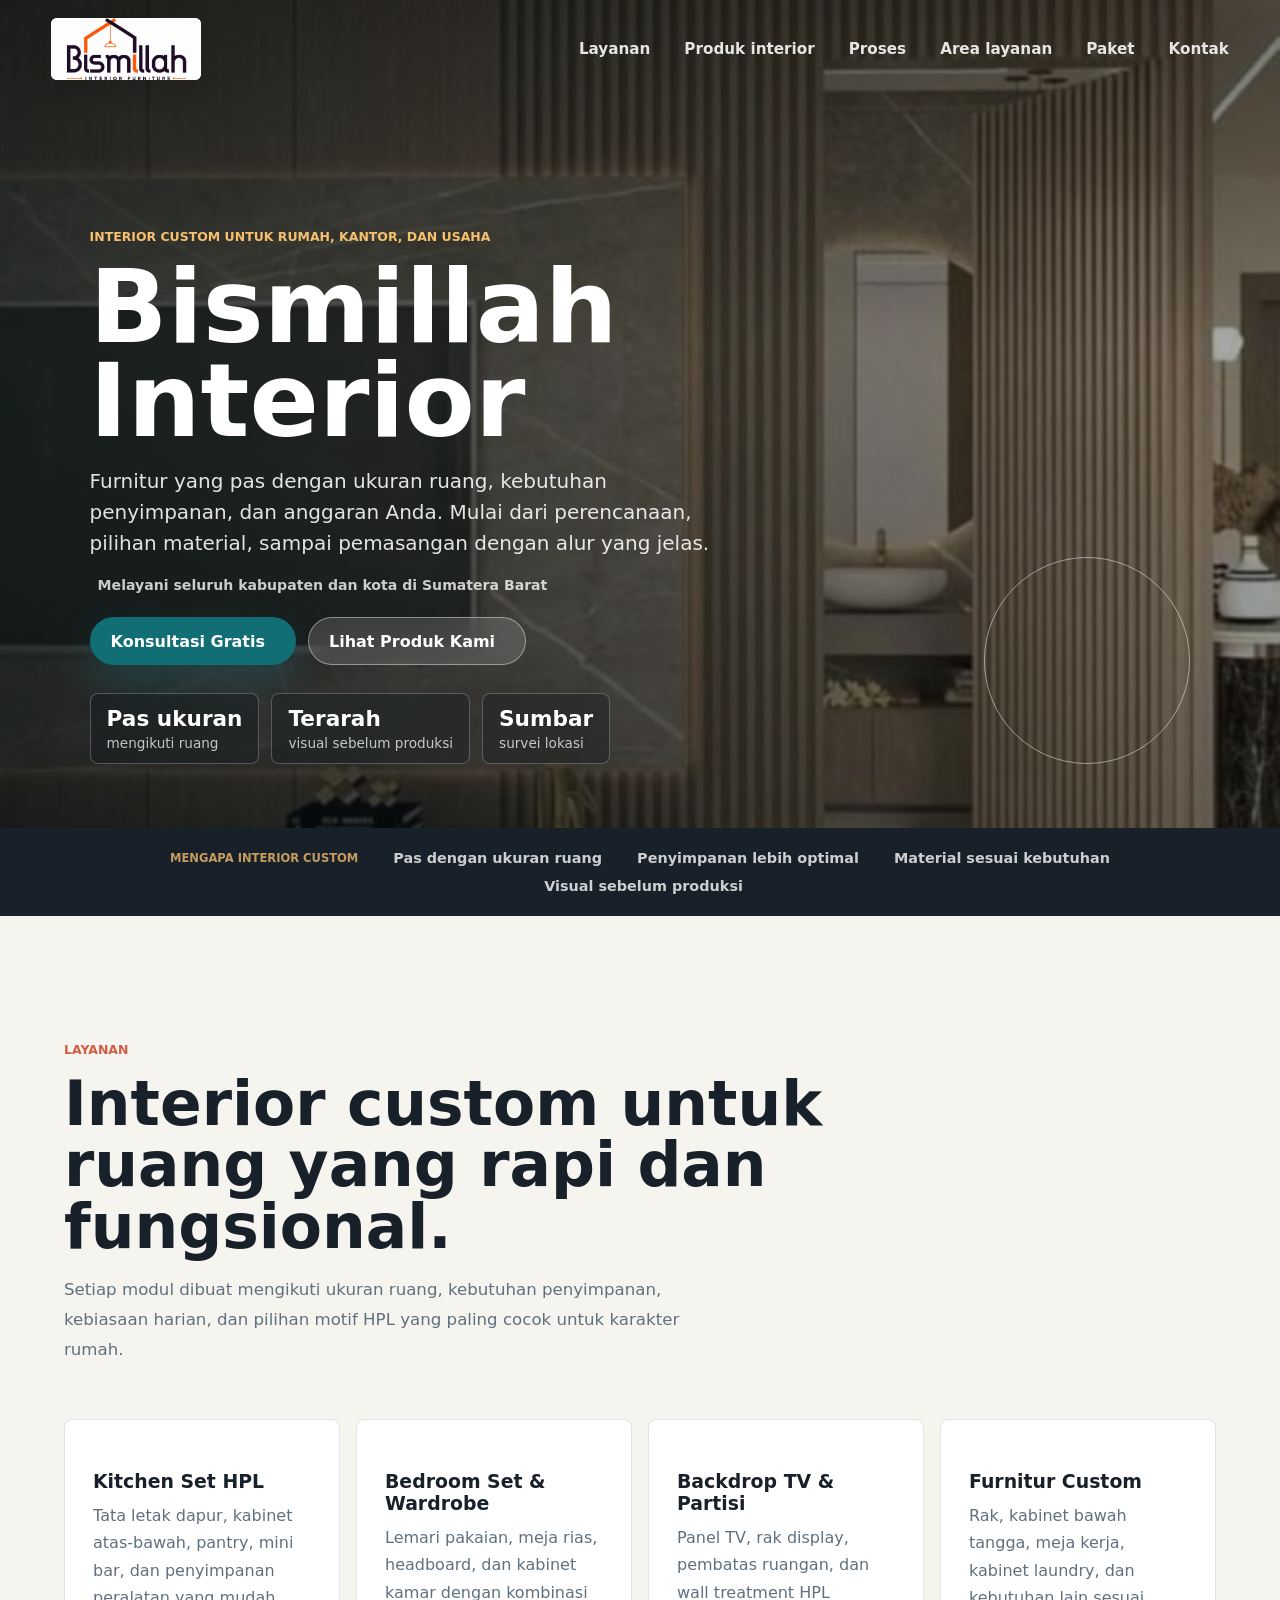
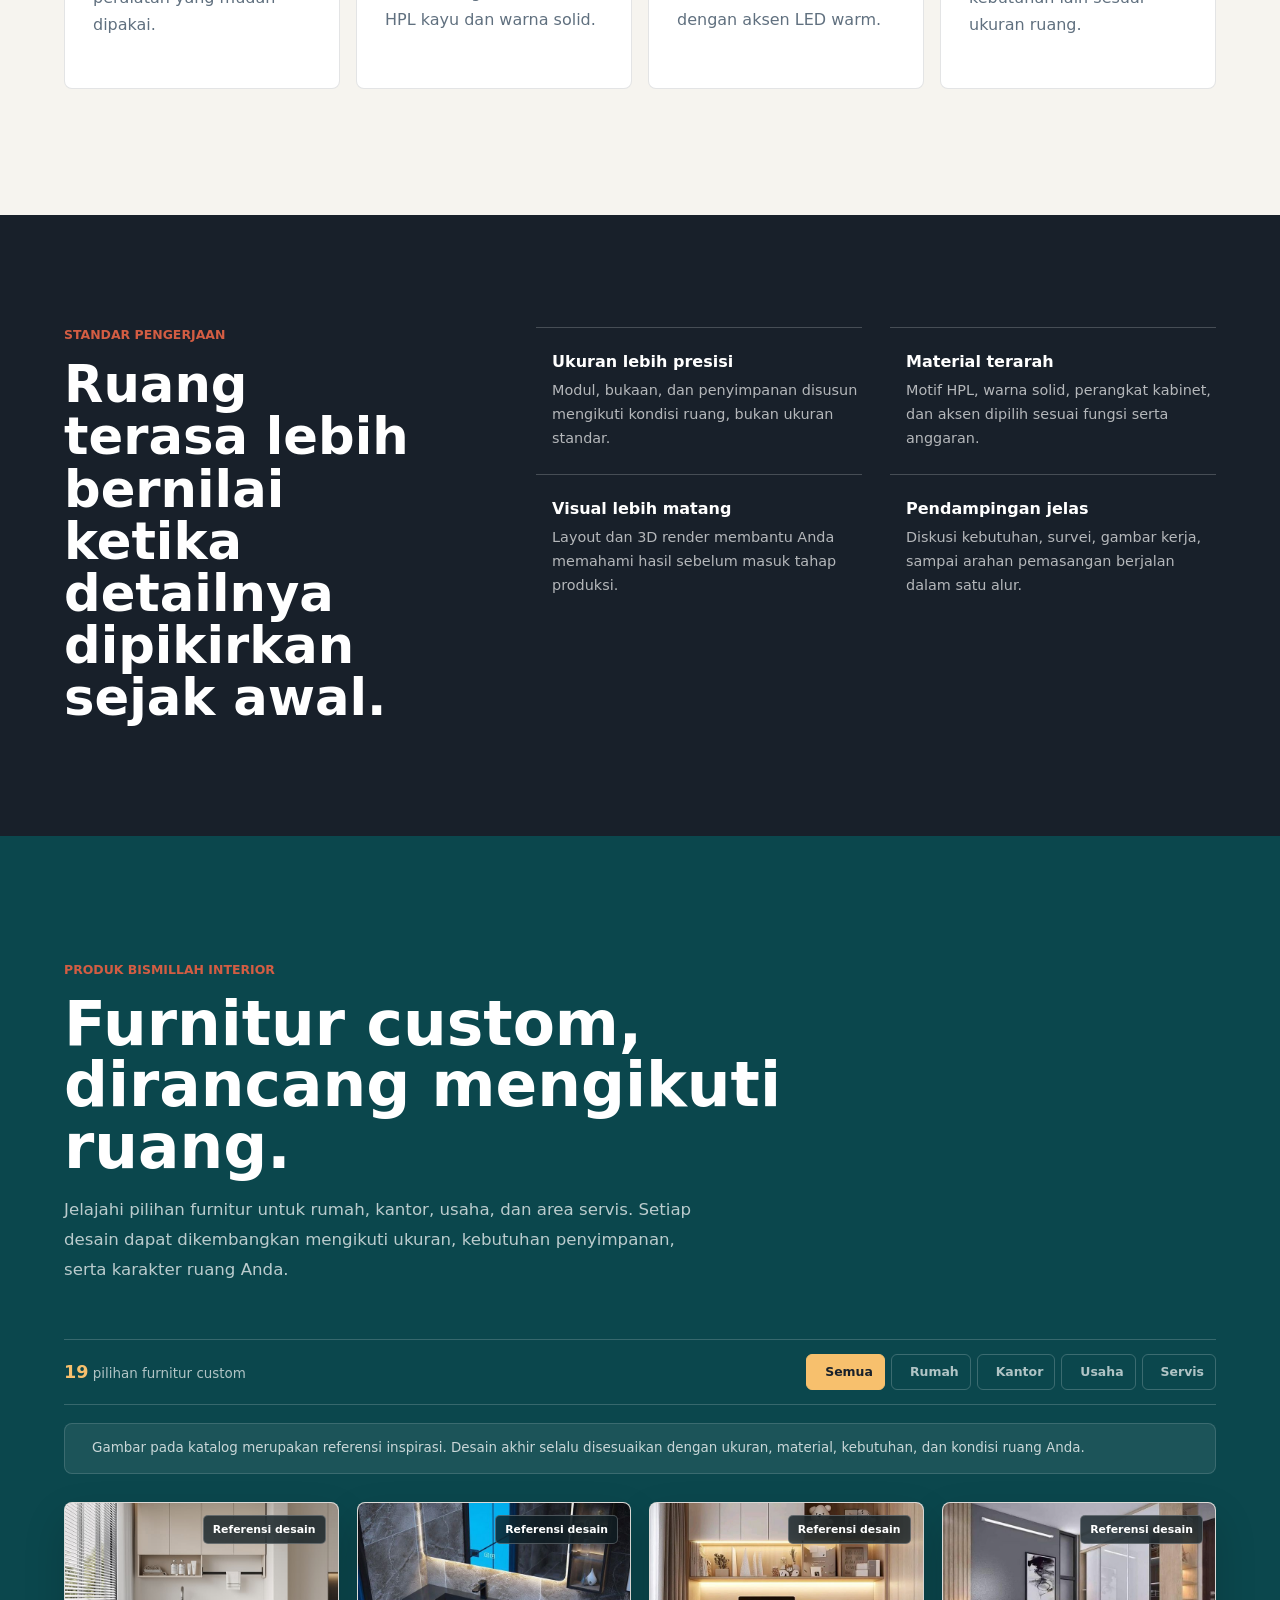
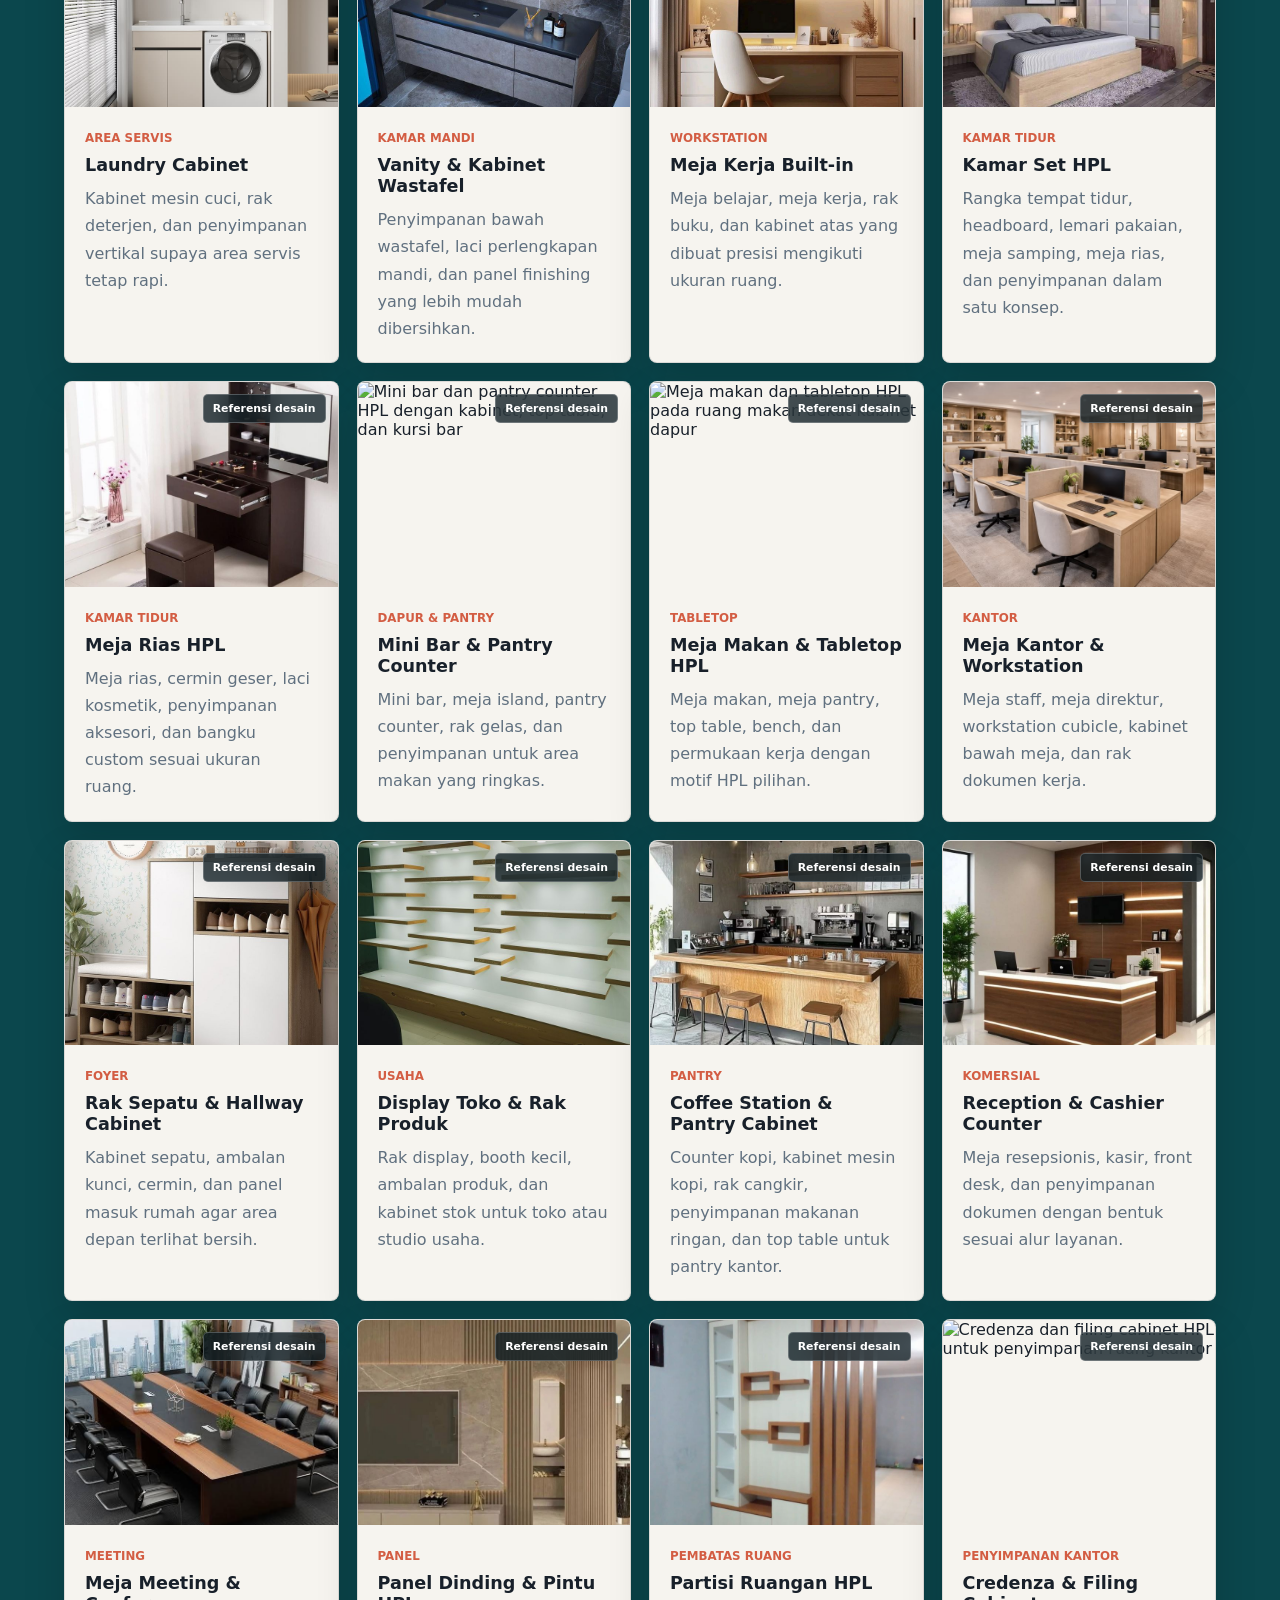
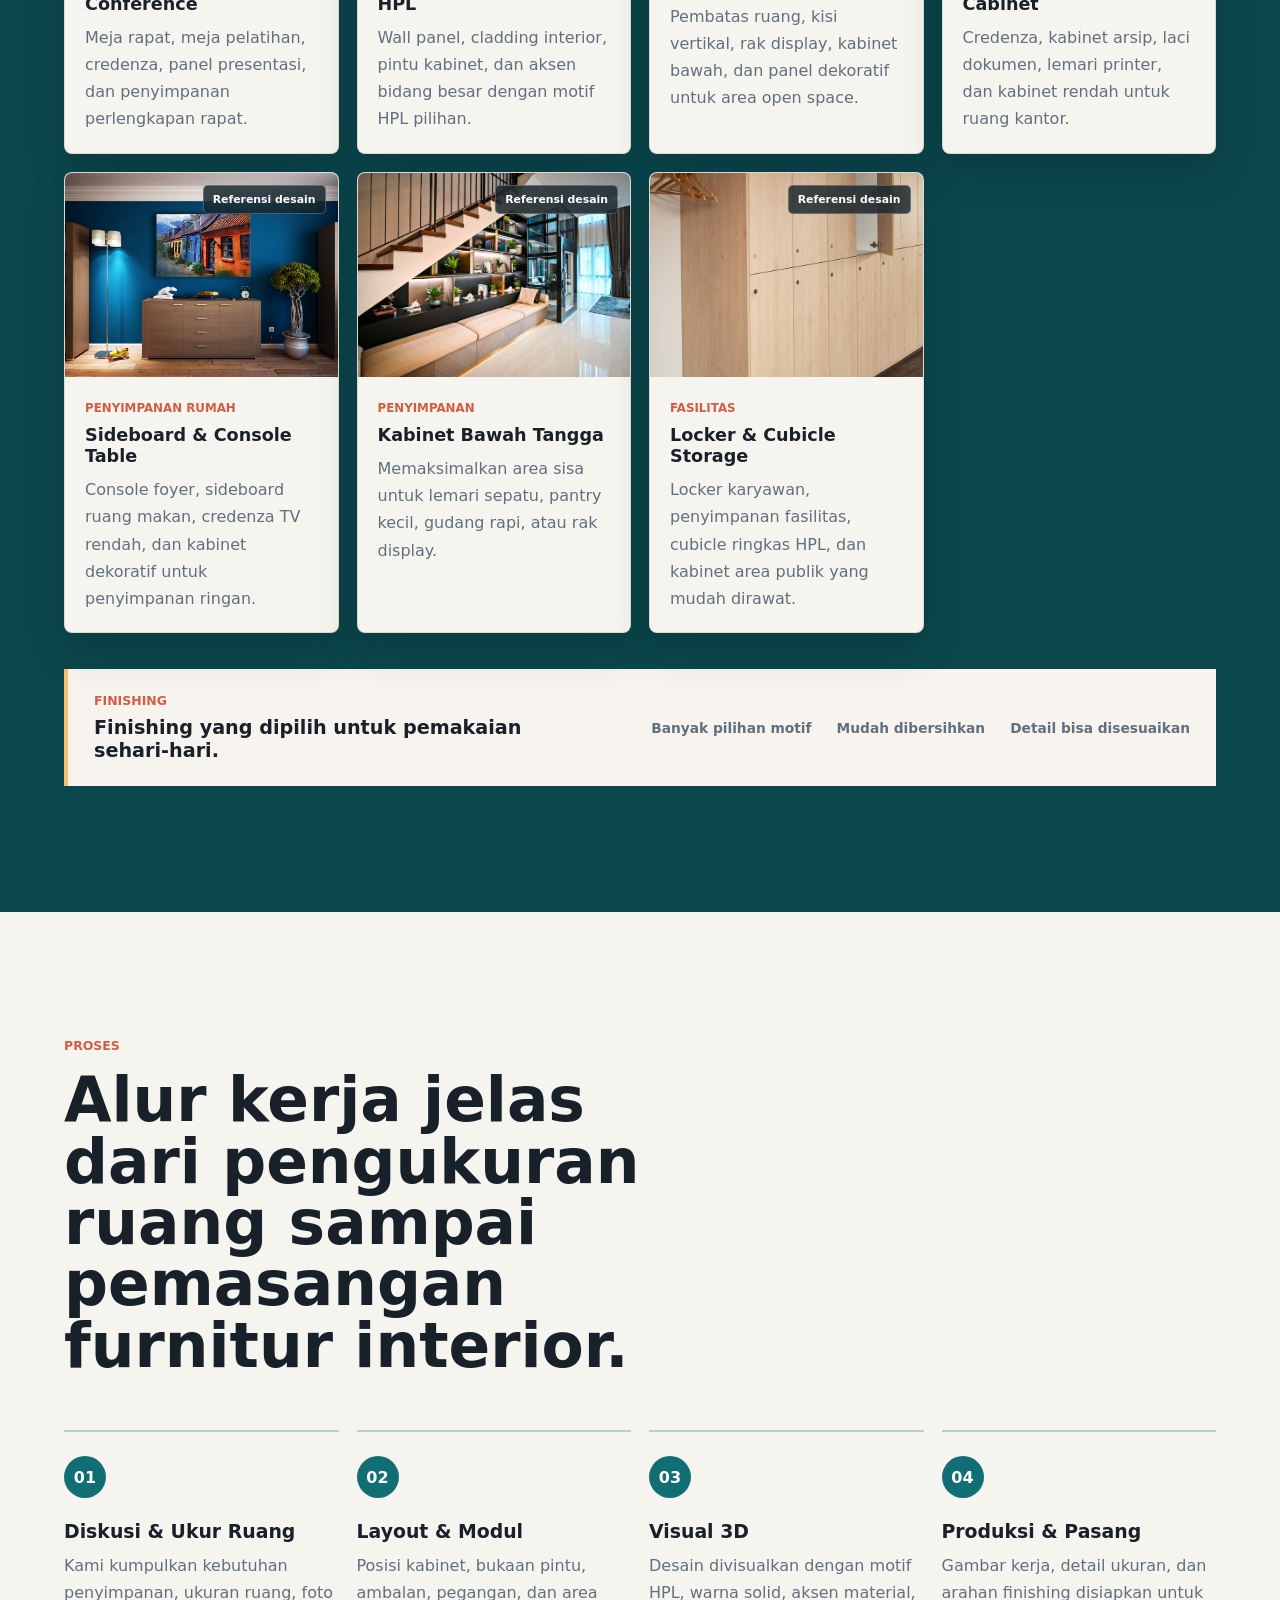
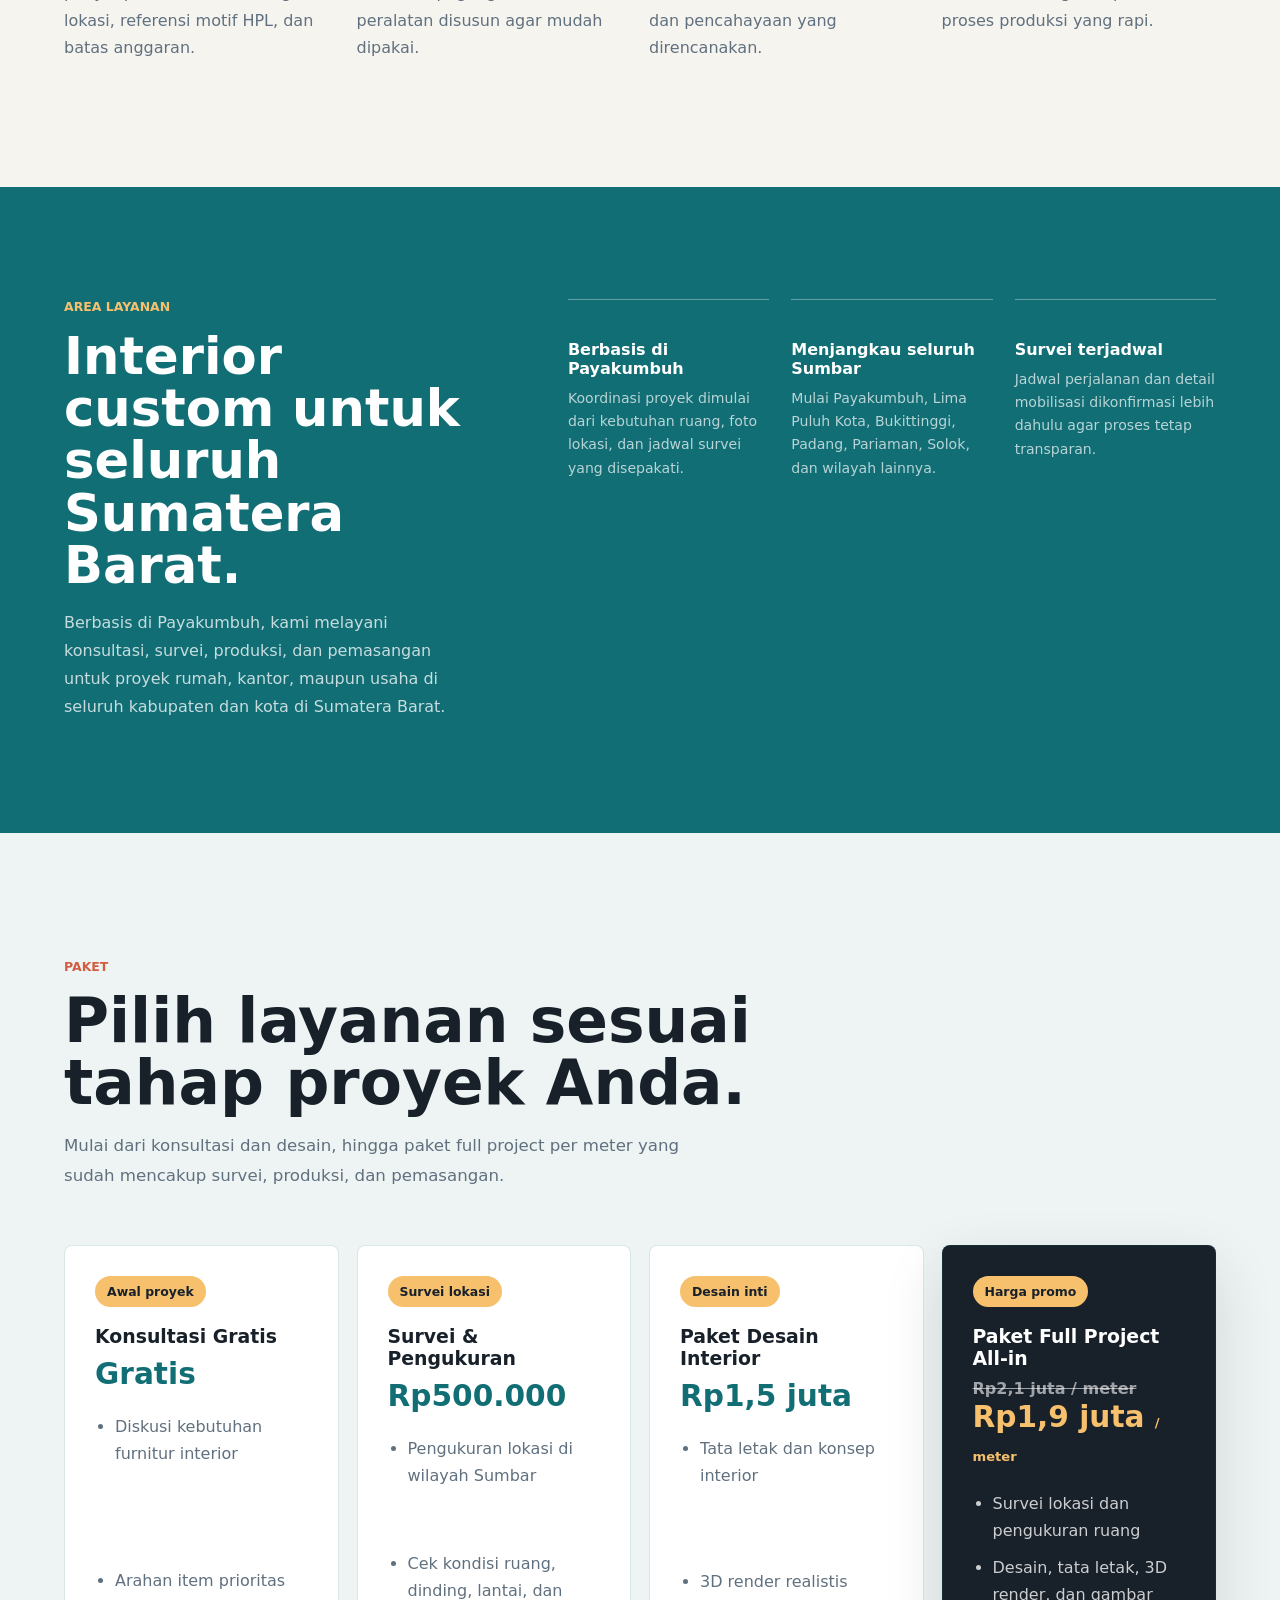
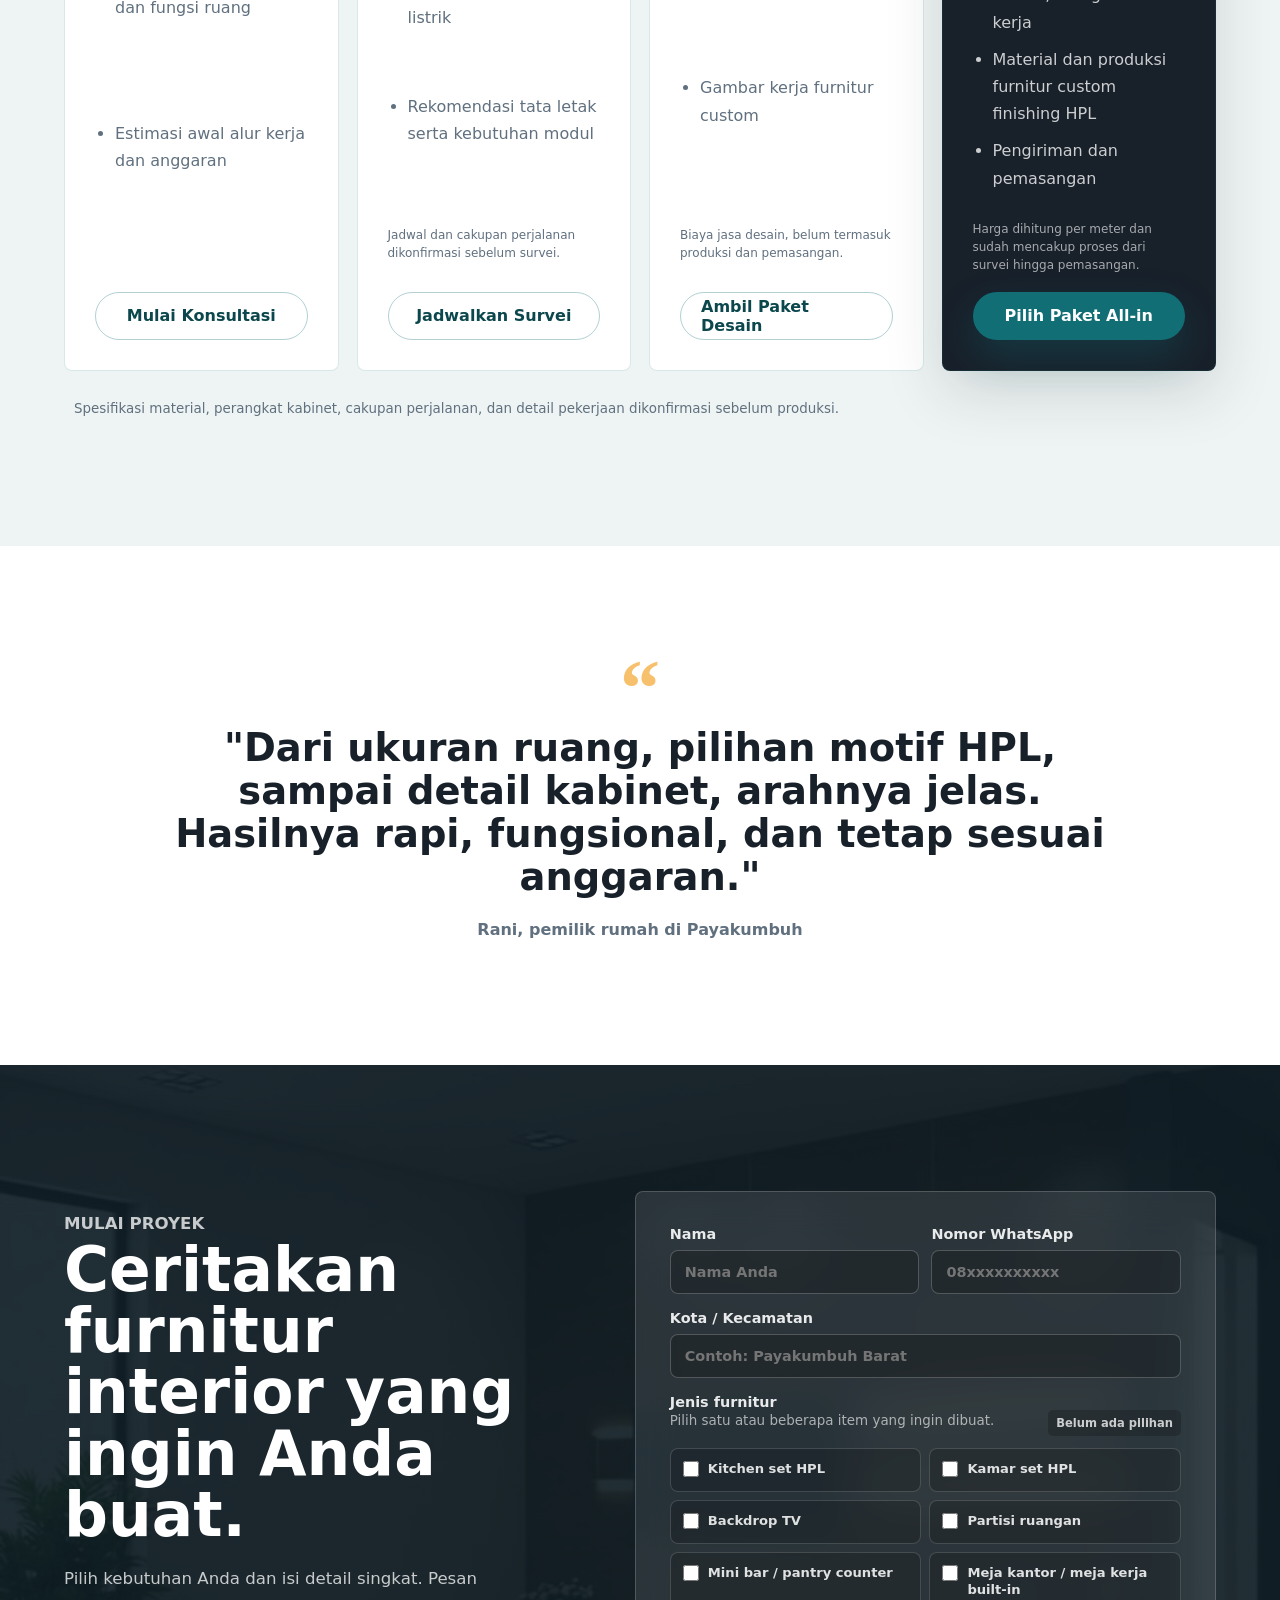
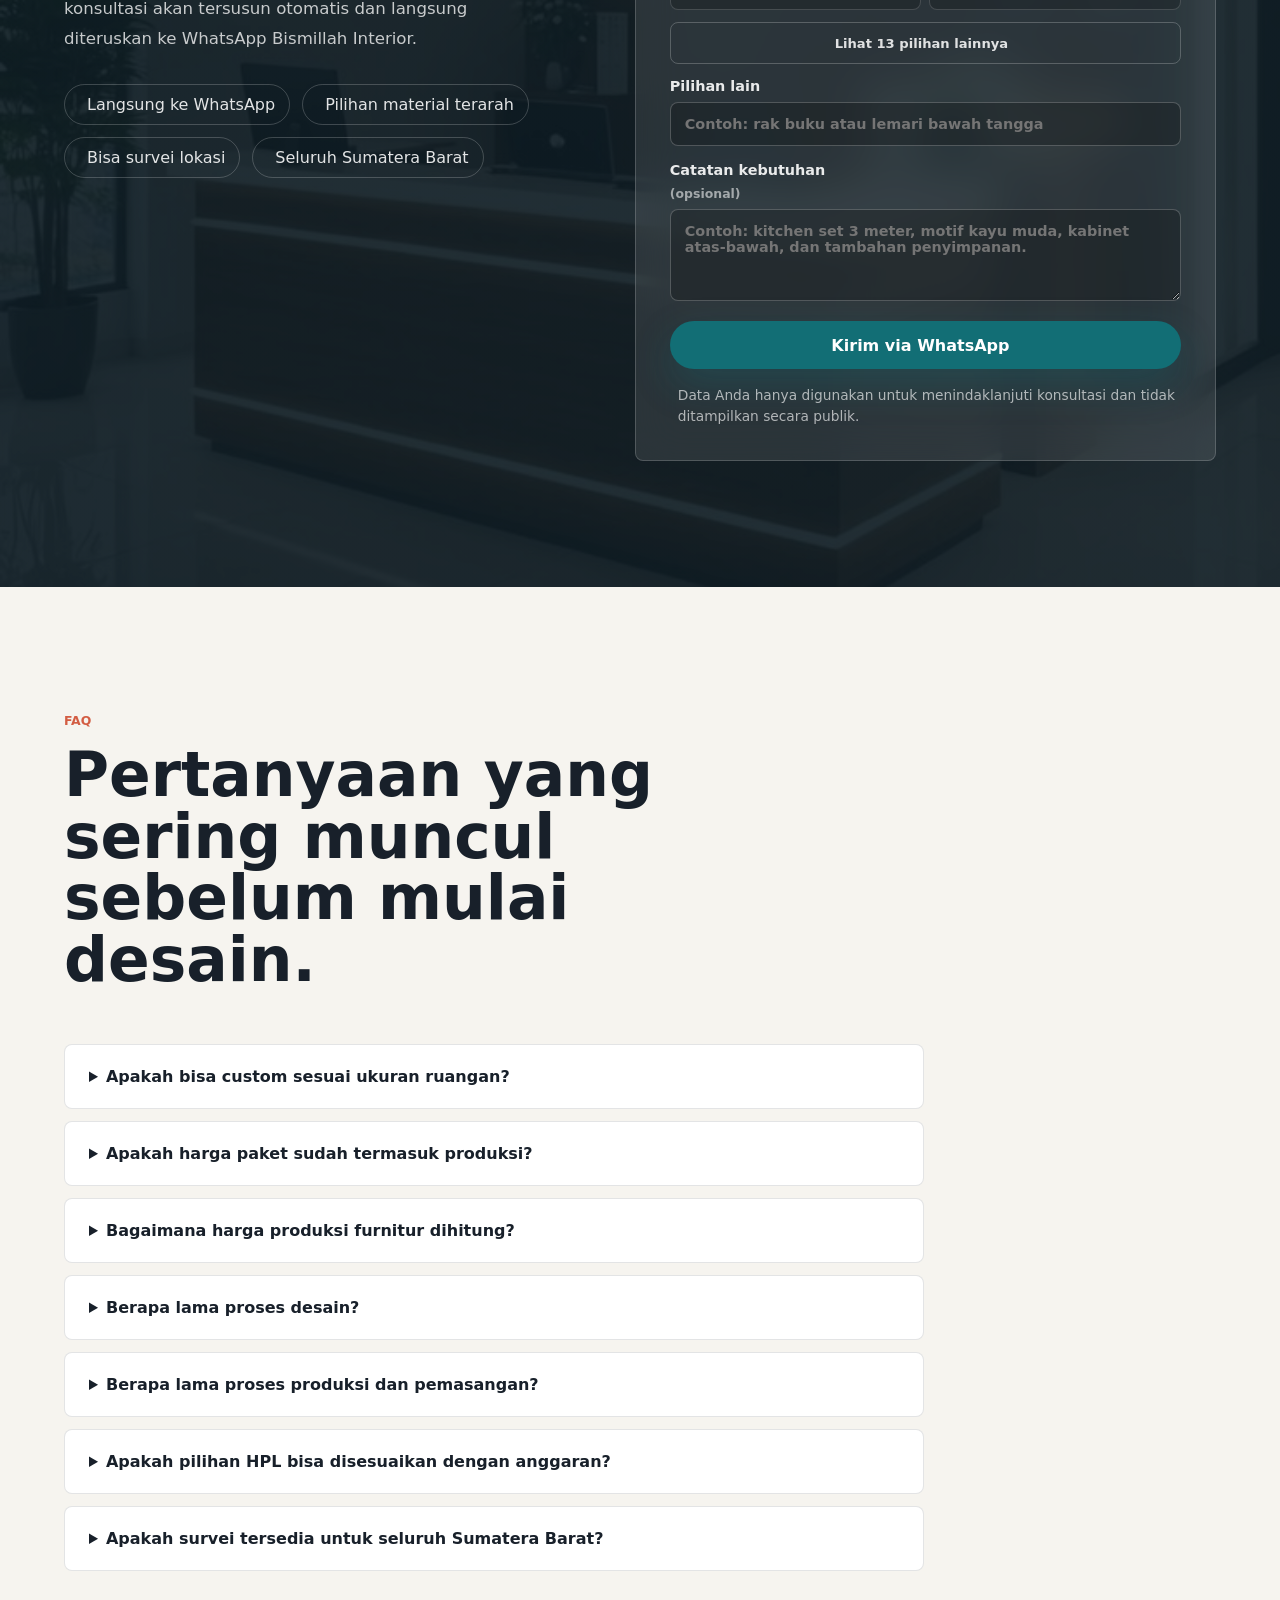
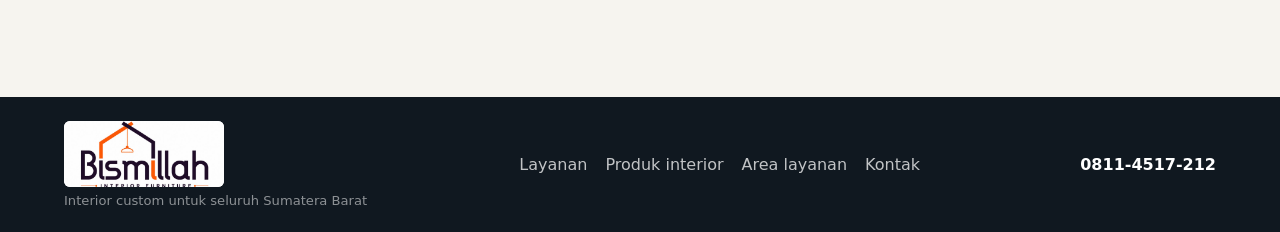
==== commit 09261bbd: "Use official Bismillah Interior logo" ====
--- a/index.html
+++ b/index.html
@@ -30,7 +30,7 @@
     <link rel="canonical" href="https://bismillahinterior.web.id/" />
     <link rel="preconnect" href="https://images.pexels.com" />
     <link rel="preconnect" href="https://unpkg.com" />
-    <link rel="stylesheet" href="styles.css?v=20260710-final" />
+    <link rel="stylesheet" href="styles.css?v=20260711-logo" />
     <script type="application/ld+json">
       {
         "@context": "https://schema.org",
@@ -40,6 +40,7 @@
             "@id": "https://bismillahinterior.web.id/#business",
             "name": "Bismillah Interior",
             "url": "https://bismillahinterior.web.id/",
+            "logo": "https://bismillahinterior.web.id/assets/logo-bismillah-interior.png",
             "image": "https://bismillahinterior.web.id/assets/images/kabinet-bawah-tangga-reference.jpg",
             "description": "Jasa desain, produksi, dan pemasangan interior custom untuk rumah, kantor, dan usaha di Sumatera Barat.",
             "telephone": "+62-811-4517-212",
@@ -87,8 +88,9 @@
   <body>
     <header class="site-header" data-header>
       <a class="brand" href="#home" aria-label="Bismillah Interior">
-        <span class="brand-mark">BI</span>
-        <span>Bismillah Interior</span>
+        <span class="brand-logo" aria-hidden="true">
+          <img src="assets/logo-bismillah-interior.png" alt="" width="1080" height="1080" />
+        </span>
       </a>
 
       <button class="nav-toggle" type="button" aria-label="Buka menu" aria-expanded="false" data-nav-toggle>
@@ -780,7 +782,9 @@
 
     <footer class="site-footer">
       <div class="footer-brand">
-        <p>Bismillah Interior</p>
+        <span class="footer-logo">
+          <img src="assets/logo-bismillah-interior.png" alt="Bismillah Interior Furniture" width="1080" height="1080" loading="lazy" />
+        </span>
         <span>Interior custom untuk seluruh Sumatera Barat</span>
       </div>
       <div class="footer-links">
--- a/styles.css
+++ b/styles.css
@@ -92,19 +92,27 @@
 }
 
 .brand {
-  gap: 10px;
-  font-weight: 800;
-  letter-spacing: 0;
-}
-
-.brand-mark {
-  display: grid;
-  width: 38px;
-  height: 38px;
-  place-items: center;
-  border: 1px solid currentColor;
-  border-radius: 50%;
-  font-size: 0.8rem;
+  display: block;
+  width: 150px;
+  height: 62px;
+  overflow: hidden;
+  border-radius: 6px;
+  background: var(--white);
+  box-shadow: 0 8px 24px rgba(10, 17, 24, 0.16);
+}
+
+.brand-logo {
+  display: block;
+  width: 100%;
+  height: 100%;
+  overflow: hidden;
+}
+
+.brand-logo img {
+  width: 150px;
+  max-width: none;
+  height: 150px;
+  transform: translateY(-36px);
 }
 
 .site-nav {
@@ -1200,9 +1208,25 @@
   font-weight: 900;
 }
 
-.footer-brand {
-  display: grid;
-  gap: 4px;
+.site-footer .footer-brand {
+  display: grid;
+  gap: 6px;
+}
+
+.footer-logo {
+  display: block;
+  width: 160px;
+  height: 66px;
+  overflow: hidden;
+  border-radius: 6px;
+  background: var(--white);
+}
+
+.footer-logo img {
+  width: 160px;
+  max-width: none;
+  height: 160px;
+  transform: translateY(-38px);
 }
 
 .footer-brand span {
@@ -1347,7 +1371,7 @@
 
   .site-nav {
     position: fixed;
-    top: 68px;
+    top: 82px;
     left: 18px;
     right: 18px;
     display: none;
@@ -1518,9 +1542,15 @@
 }
 
 @media (max-width: 430px) {
-  .brand span:last-child {
-    max-width: 142px;
-    line-height: 1.05;
+  .brand {
+    width: 132px;
+    height: 55px;
+  }
+
+  .brand-logo img {
+    width: 132px;
+    height: 132px;
+    transform: translateY(-31px);
   }
 
   .btn {
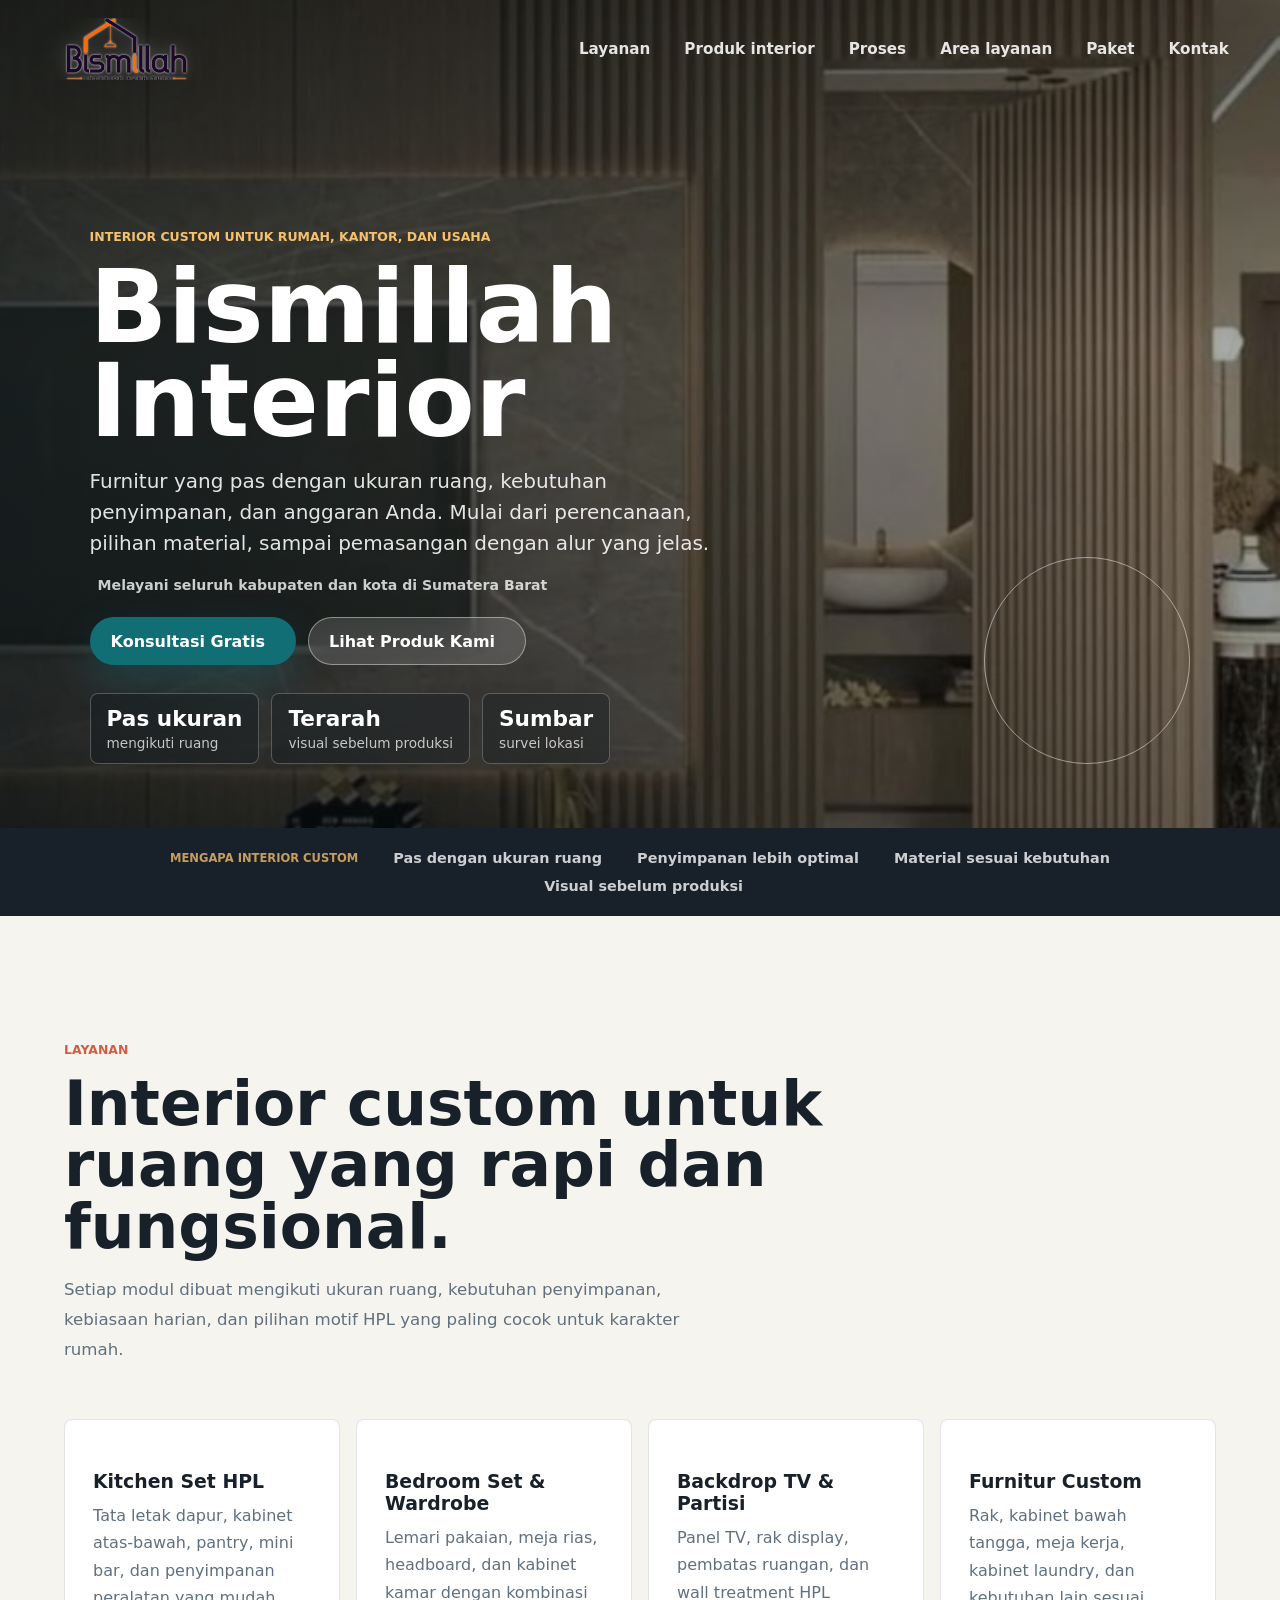
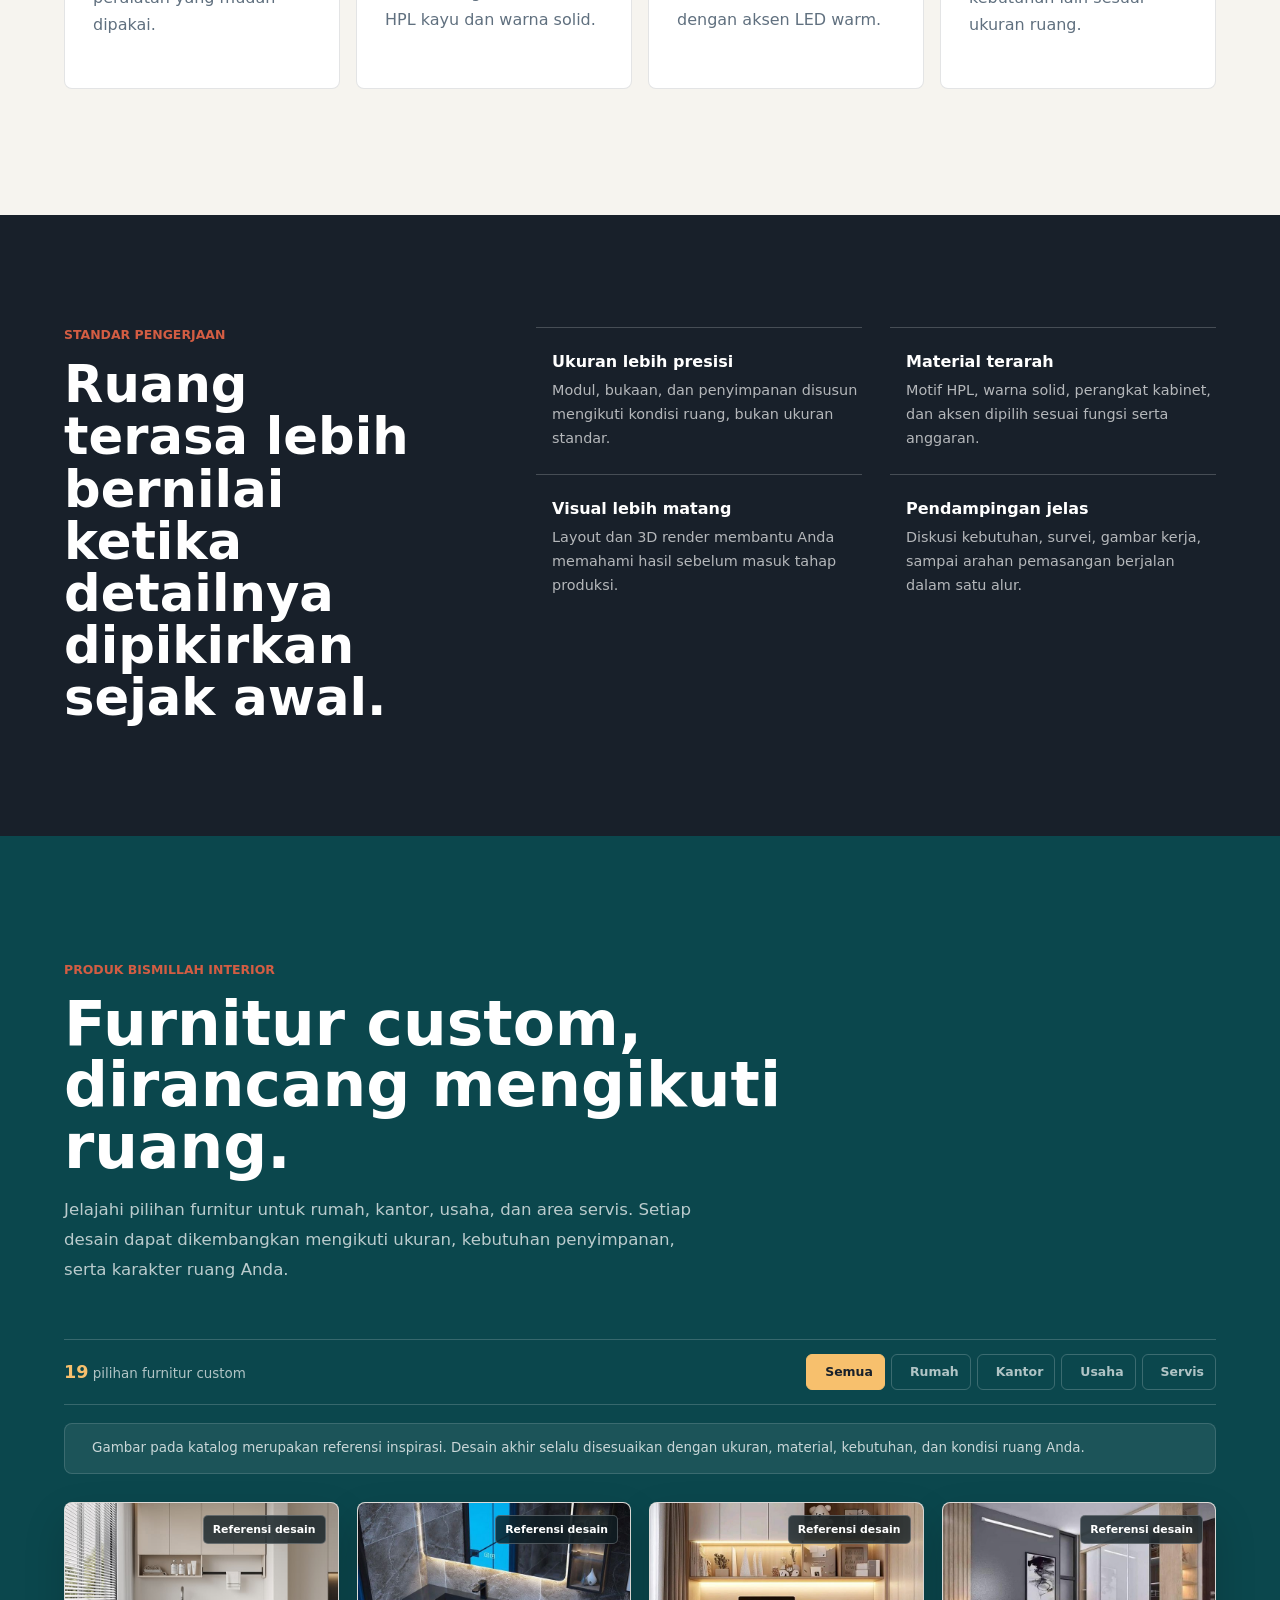
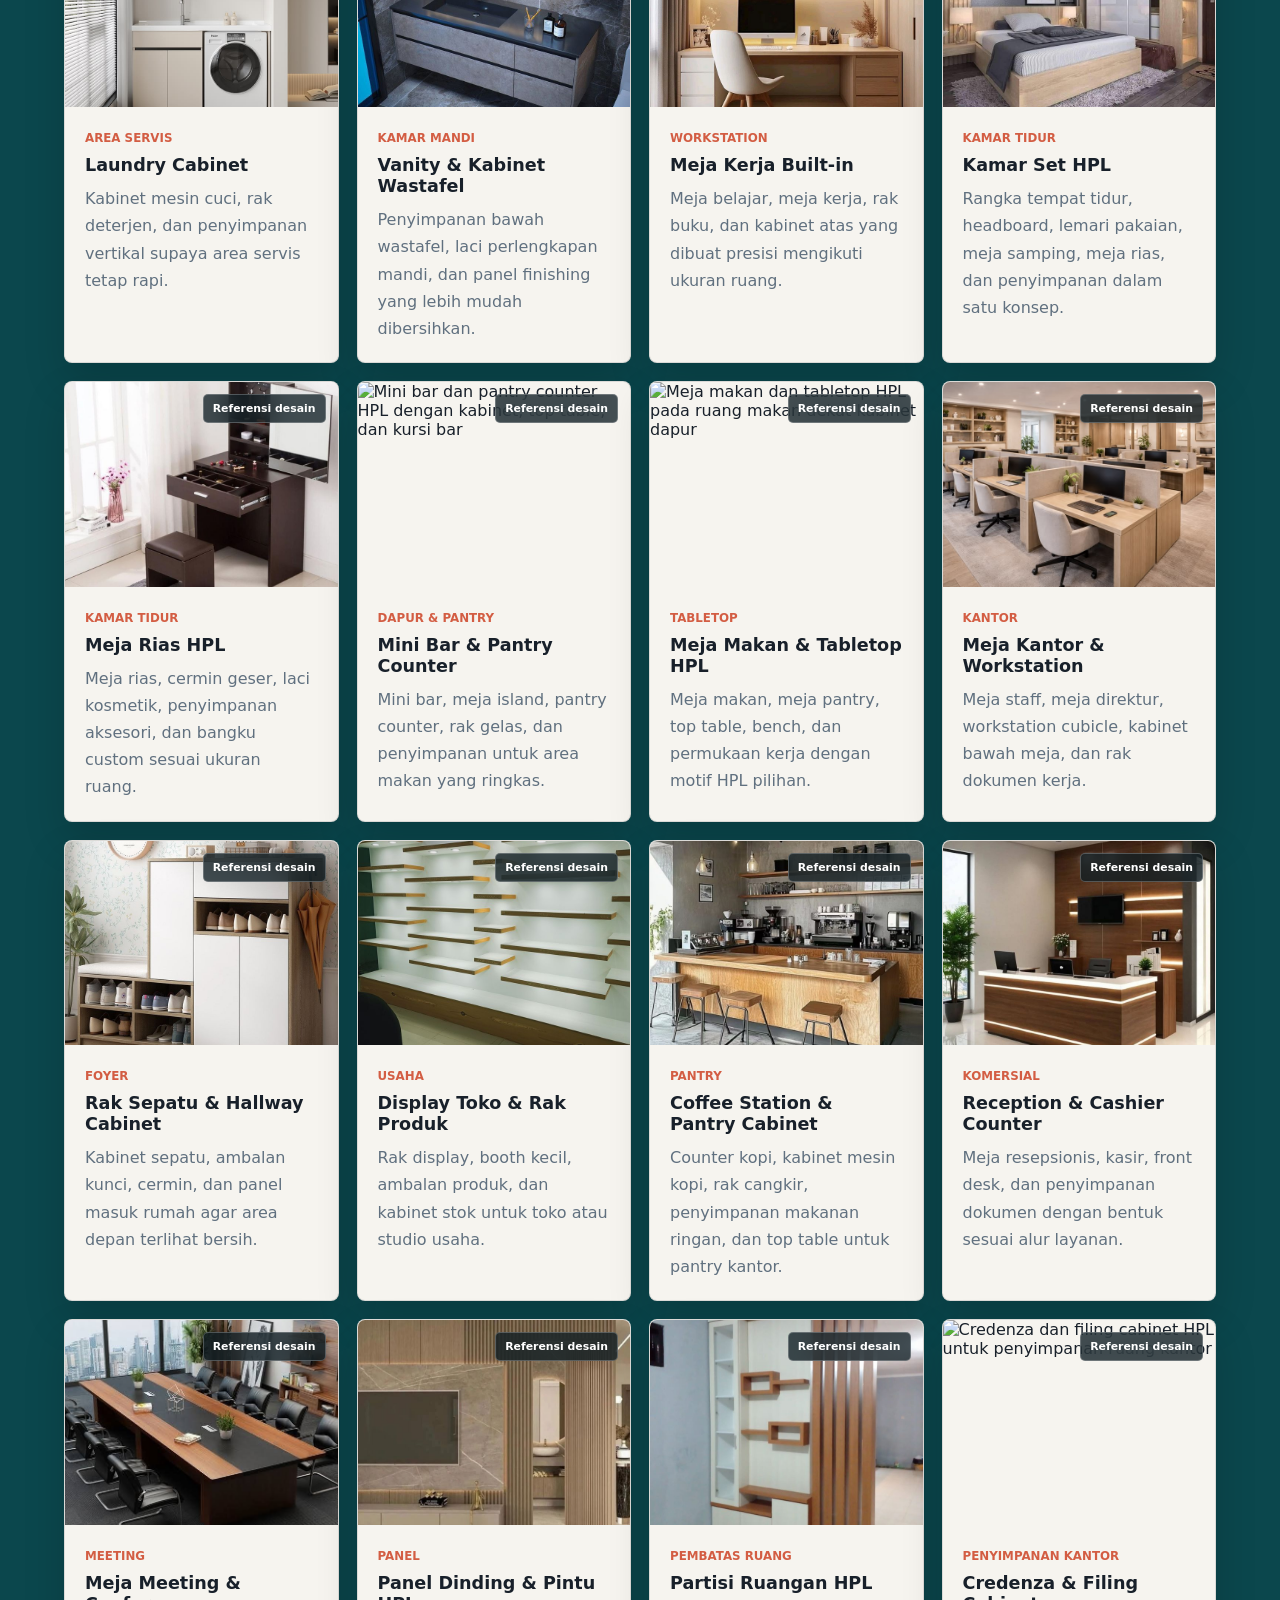
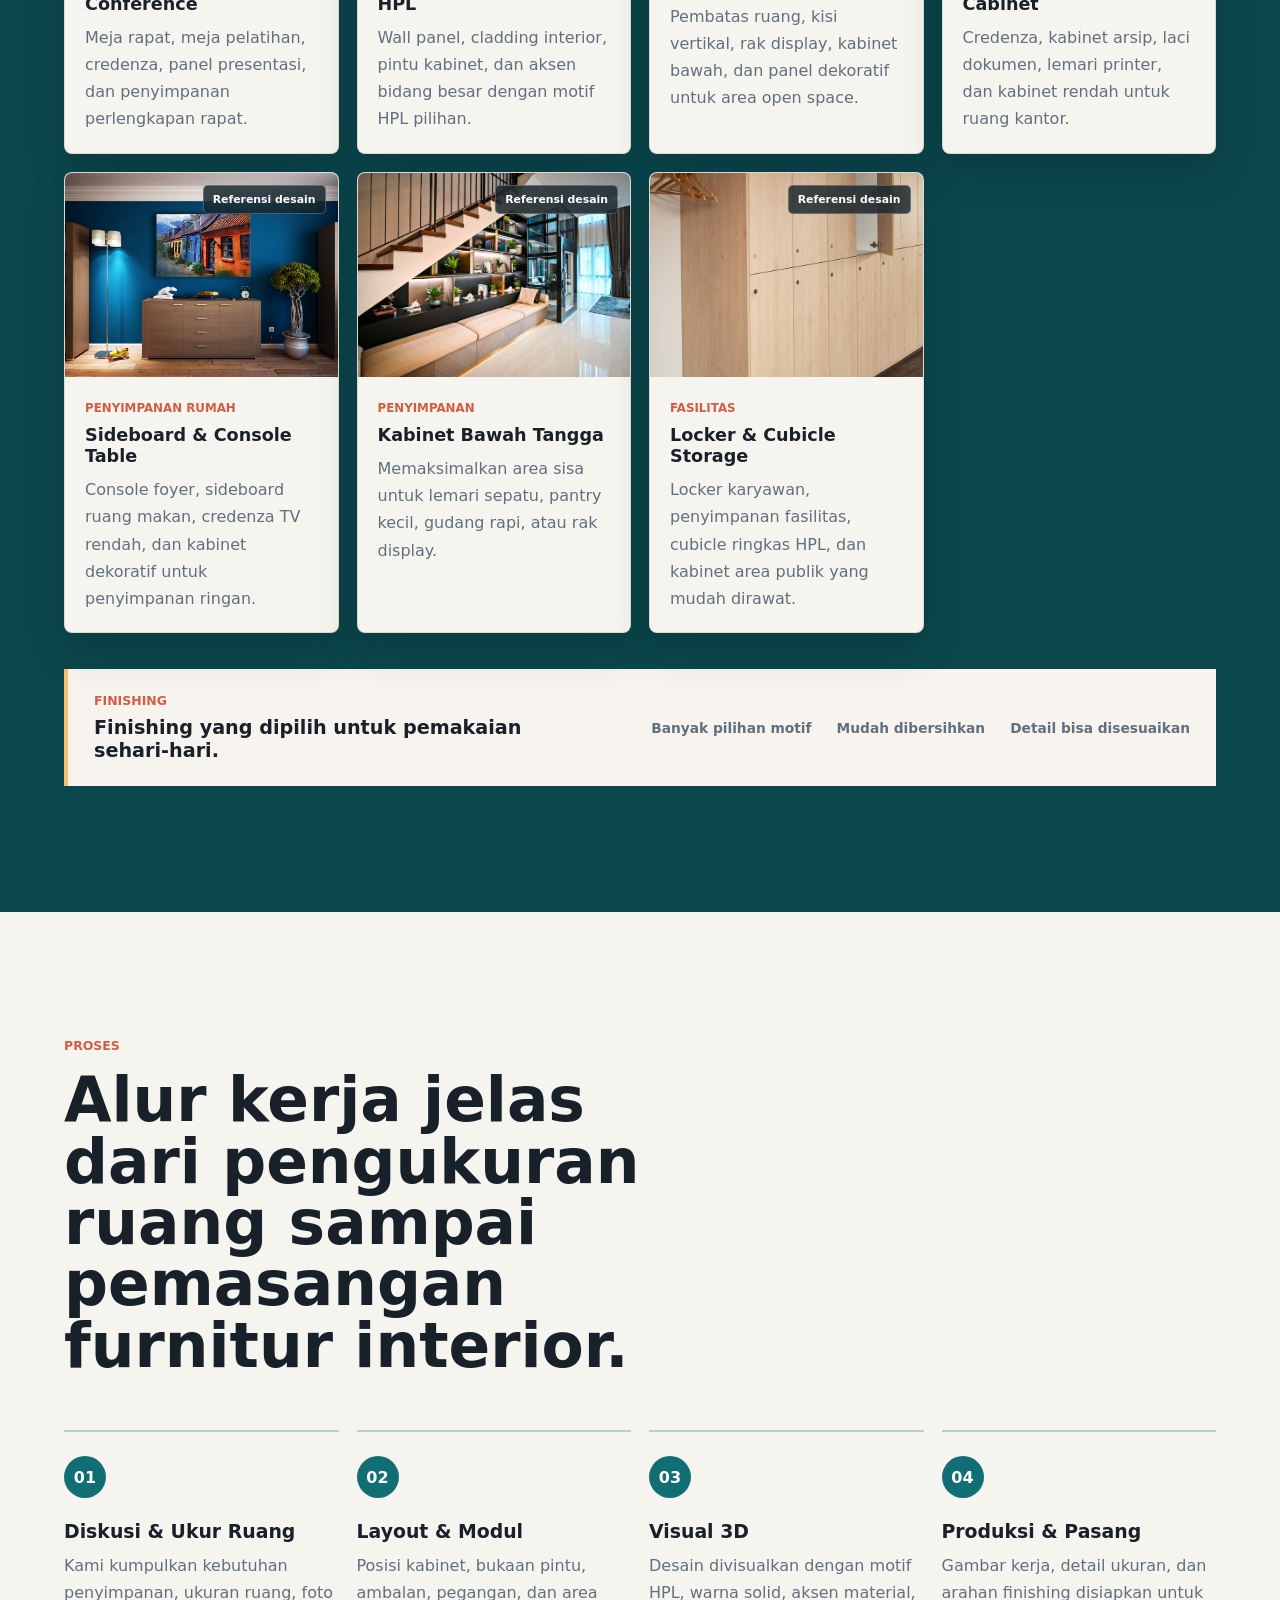
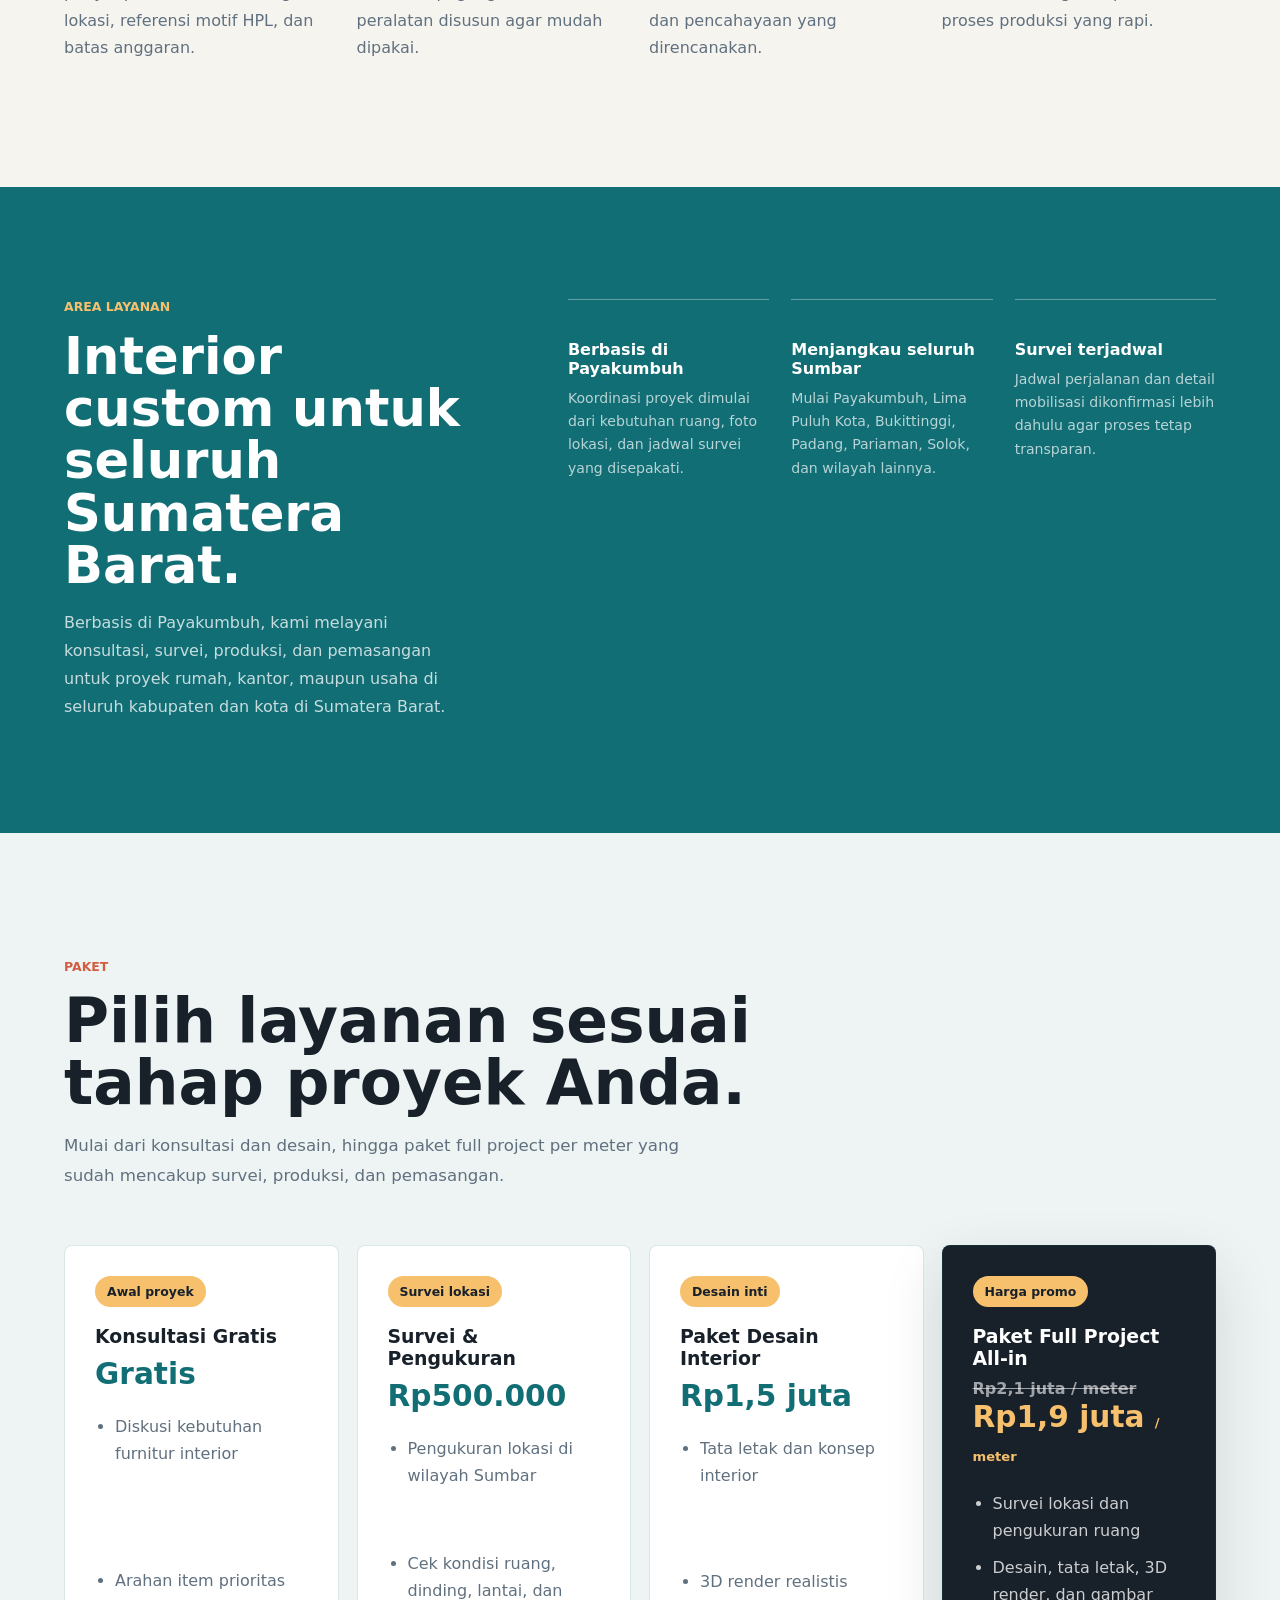
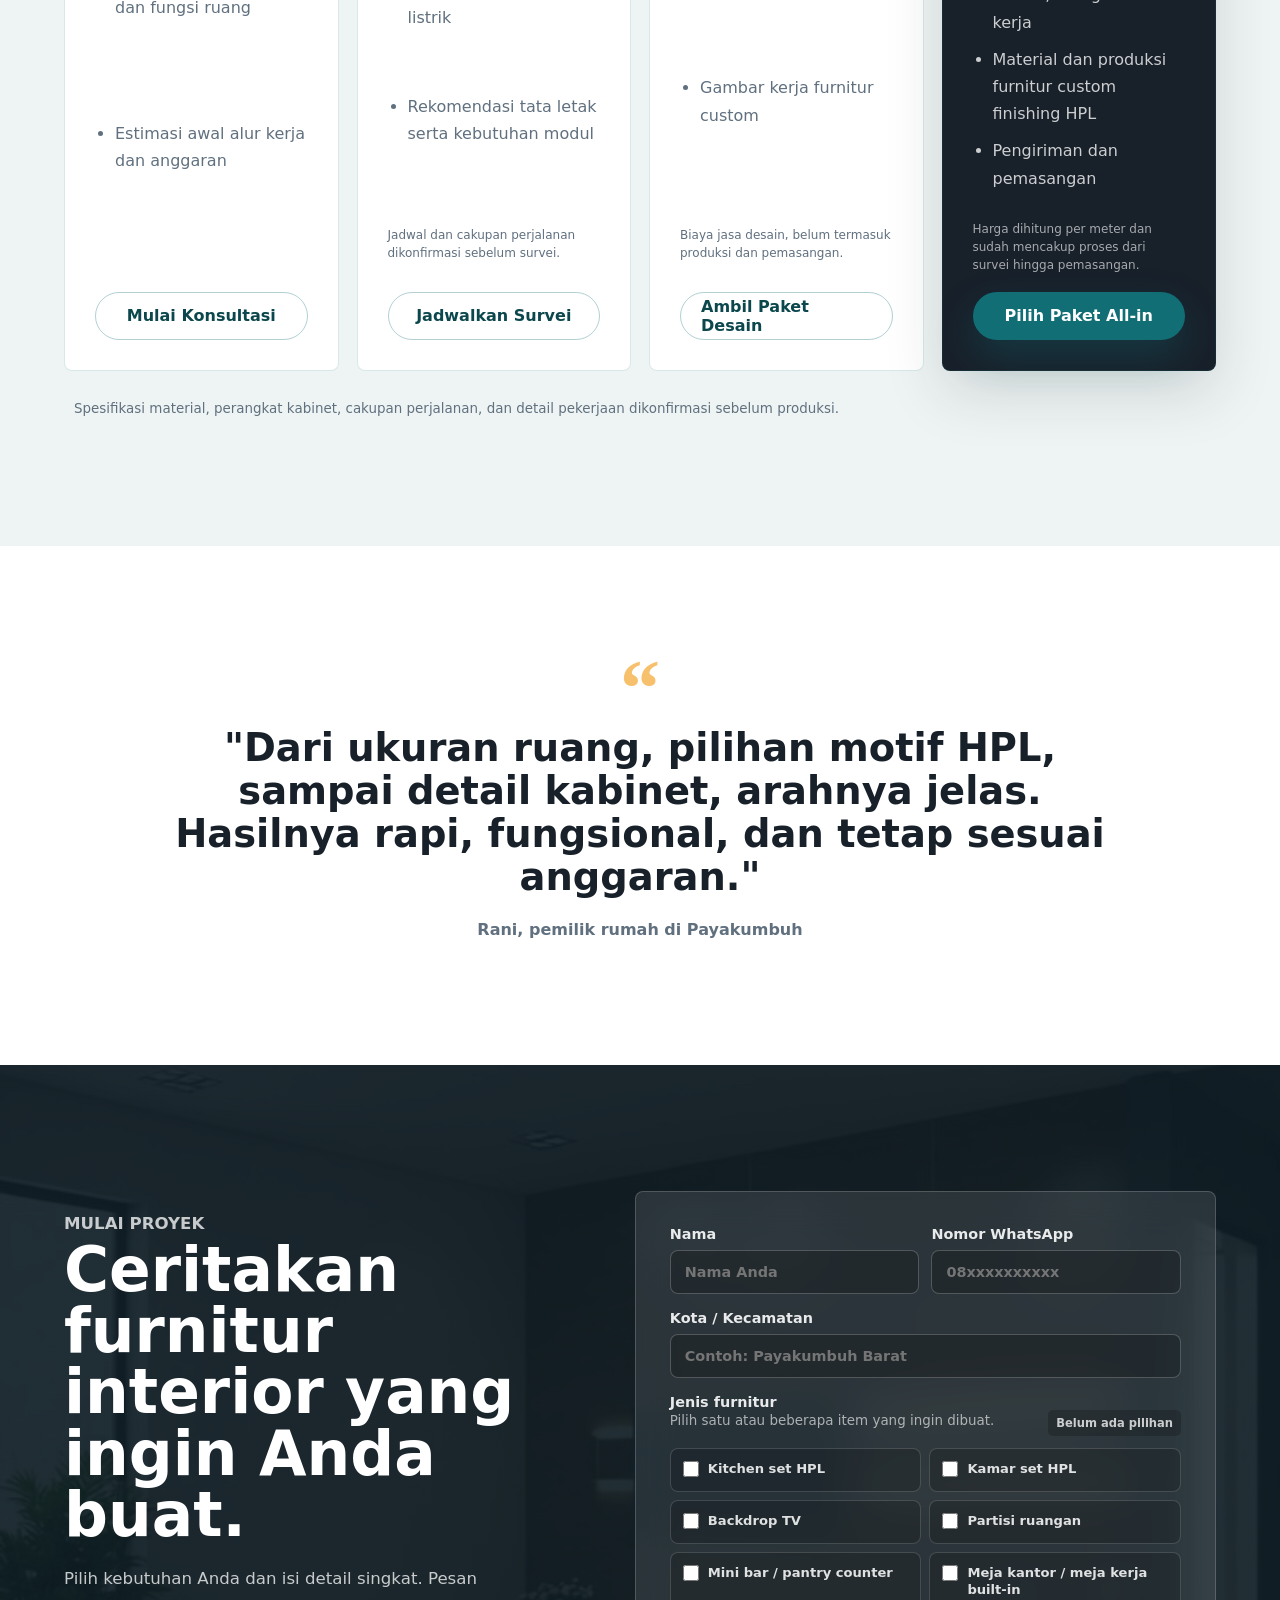
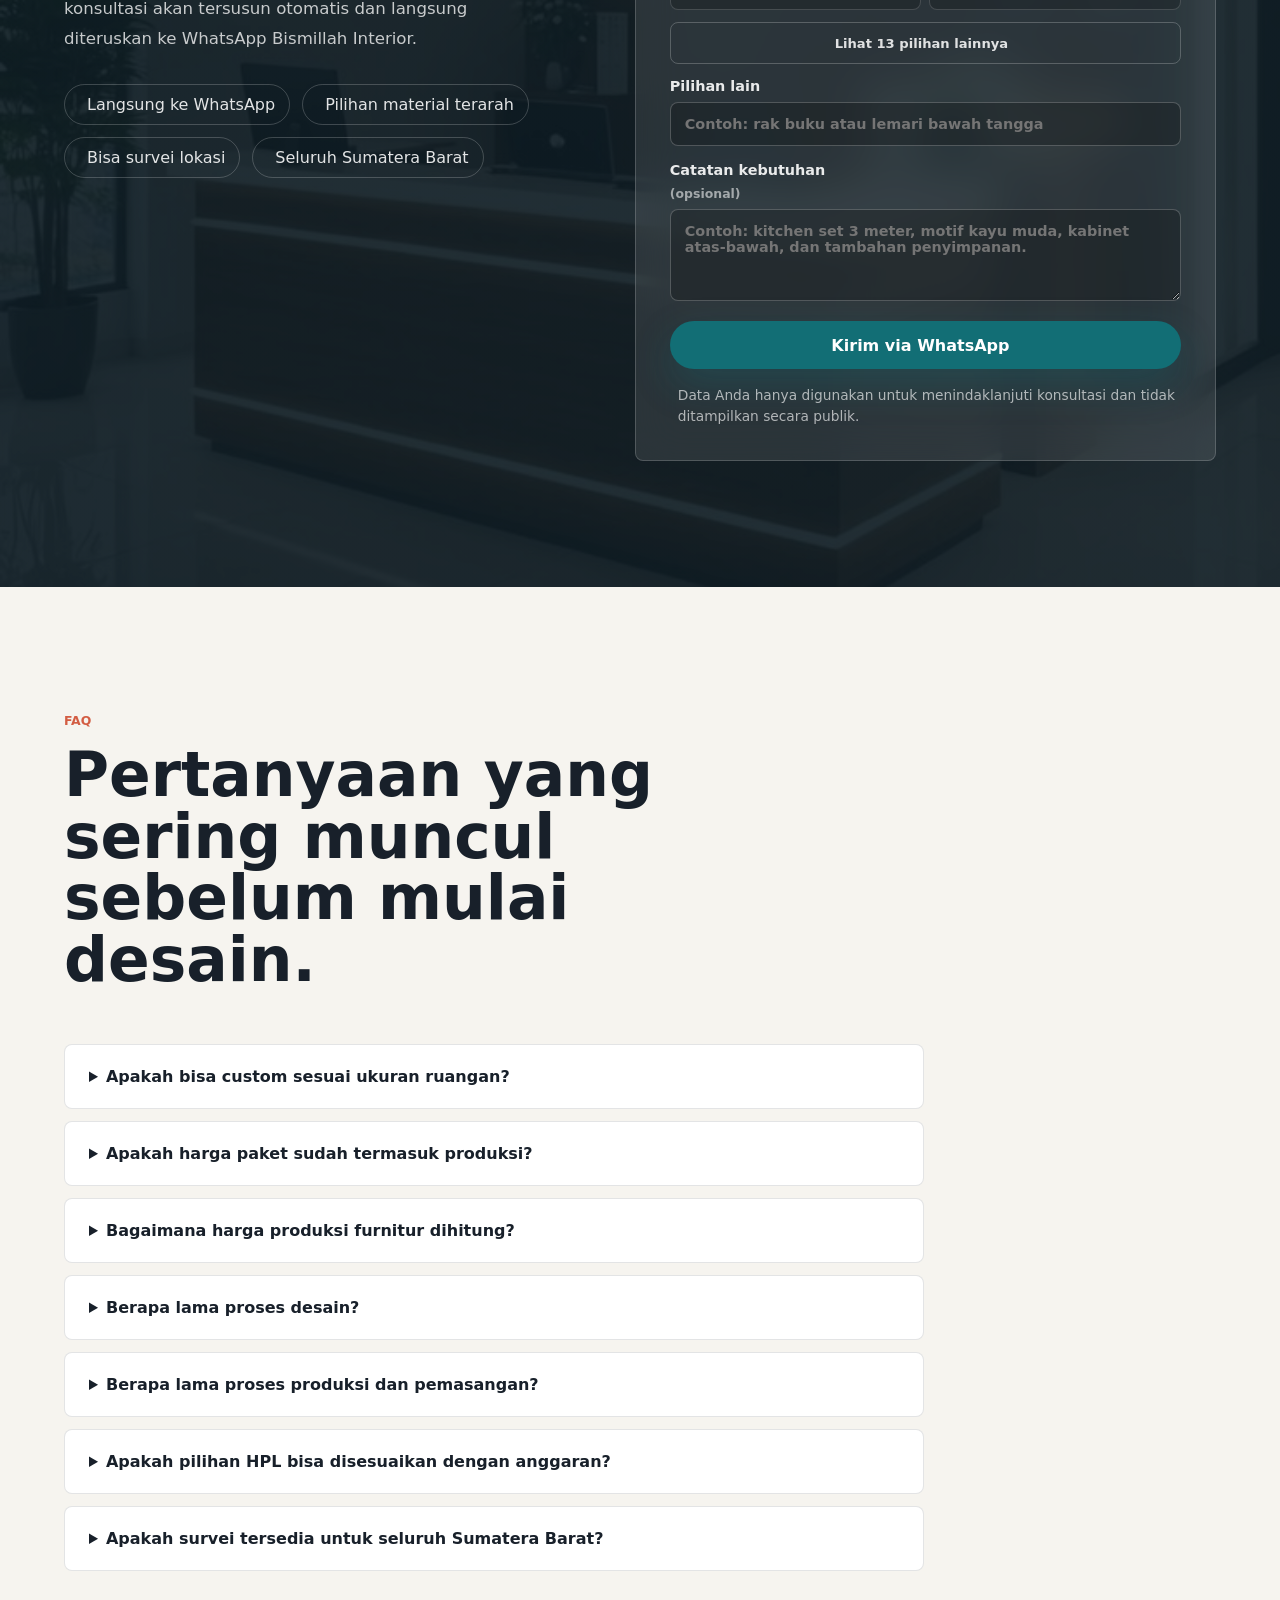
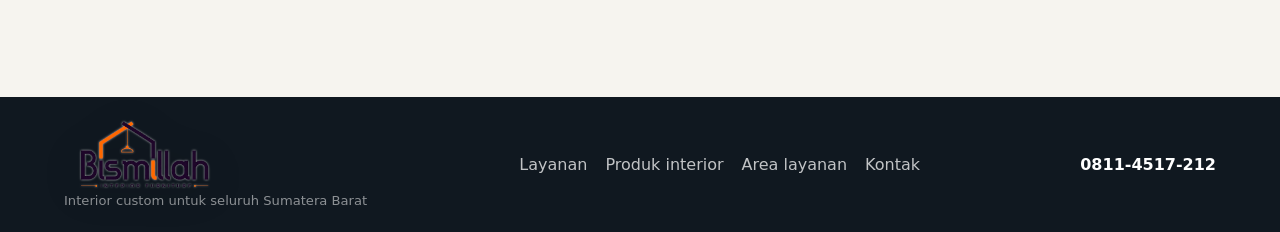
==== commit 4e85d5f1: "Use transparent Bismillah logo" ====
--- a/index.html
+++ b/index.html
@@ -30,7 +30,7 @@
     <link rel="canonical" href="https://bismillahinterior.web.id/" />
     <link rel="preconnect" href="https://images.pexels.com" />
     <link rel="preconnect" href="https://unpkg.com" />
-    <link rel="stylesheet" href="styles.css?v=20260711-logo" />
+    <link rel="stylesheet" href="styles.css?v=20260711-transparent-logo" />
     <script type="application/ld+json">
       {
         "@context": "https://schema.org",
--- a/styles.css
+++ b/styles.css
@@ -96,9 +96,7 @@
   width: 150px;
   height: 62px;
   overflow: hidden;
-  border-radius: 6px;
-  background: var(--white);
-  box-shadow: 0 8px 24px rgba(10, 17, 24, 0.16);
+  filter: drop-shadow(0 8px 18px rgba(10, 17, 24, 0.32));
 }
 
 .brand-logo {
@@ -113,6 +111,11 @@
   max-width: none;
   height: 150px;
   transform: translateY(-36px);
+  filter:
+    brightness(1.22)
+    contrast(1.08)
+    drop-shadow(0 0 1px rgba(255, 255, 255, 0.86))
+    drop-shadow(0 0 9px rgba(255, 255, 255, 0.24));
 }
 
 .site-nav {
@@ -1218,8 +1221,11 @@
   width: 160px;
   height: 66px;
   overflow: hidden;
-  border-radius: 6px;
-  background: var(--white);
+  filter:
+    brightness(1.2)
+    contrast(1.08)
+    drop-shadow(0 0 1px rgba(255, 255, 255, 0.72))
+    drop-shadow(0 8px 18px rgba(0, 0, 0, 0.2));
 }
 
 .footer-logo img {
